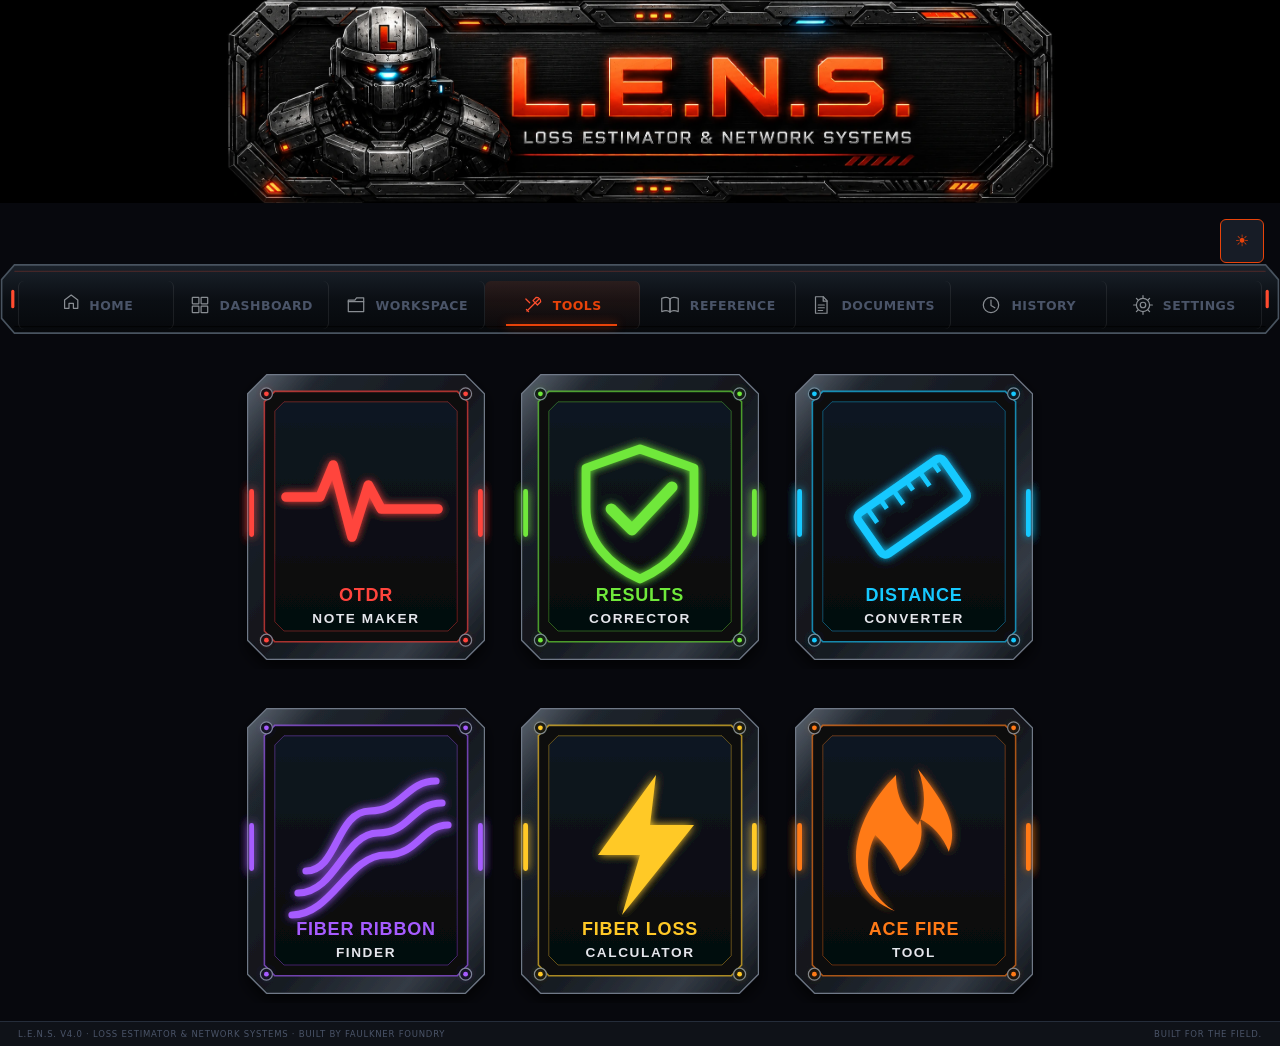
==== index.html @ 2223c952 "Update 18" ====
<!DOCTYPE html>
<html lang="en">
<head>
<meta charset="UTF-8">
<meta name="viewport" content="width=device-width, initial-scale=1.0">
<title>L.E.N.S. v4.0 — Loss Estimator &amp; Network Systems</title>
<style>
/* === TOKENS === */
:root{
  --bg0:#07080d;--bg1:#0f1218;--bg2:#171c26;--bg3:#1e2530;
  --fire:#e8430a;--fire-dim:rgba(232,67,10,.15);
  --optical:#00d4ff;--optical-dim:rgba(0,212,255,.15);
  --text:#e2e8f2;--text-muted:#4a5468;--text-sub:#7a8baa;
  --border:#252d3a;--border-hi:#2e3a4e;
  --red:#ff3b3b;--orange:#ff7b3b;--blue:#3bbcff;
  --green:#3bff9e;--yellow:#ffd83b;--purple:#a33bff;
}

/* === BASE === */
*,*::before,*::after{box-sizing:border-box;}
body{margin:0;background:var(--bg0);font-family:'Segoe UI',system-ui,sans-serif;color:var(--text);min-height:100vh;display:flex;flex-direction:column;}

/* === BANNER HERO === */
.lens-hero{width:100%;background:#000;overflow:hidden;position:relative;display:block;}
.lens-hero__banner{display:block;width:100%;max-width:840px;margin-inline:auto;aspect-ratio:4.133/1;object-fit:cover;object-position:50% 46%;}
@media(max-width:700px){.lens-hero{overflow:hidden;}.lens-hero__banner{max-width:100%;aspect-ratio:3.718/1;object-position:50% 42%;}}

/* === CLASSIC RAIL NAV (FF-X003) === */
.lens-rail{position:relative;min-height:72px;}
.lens-rail__frame{position:absolute;inset:0;background:url("assets/rail/classic-rail-frame.svg") center/100% 100% no-repeat;pointer-events:none;}
.lens-rail__items{position:relative;z-index:1;display:grid;grid-template-columns:repeat(8,minmax(0,1fr));align-items:stretch;min-height:72px;padding:6px 18px;}
.lens-rail__item{appearance:none;border:0;border-right:1px solid rgba(255,255,255,.08);background:transparent;color:var(--text-muted);min-width:0;padding:8px 6px;display:flex;align-items:center;justify-content:center;gap:9px;font-size:.78rem;font-weight:800;letter-spacing:.04em;cursor:pointer;white-space:nowrap;position:relative;}
.lens-rail__item:first-child{border-left:1px solid rgba(255,255,255,.08);}
.lens-rail__item img{width:22px;height:22px;opacity:.62;transition:.15s ease;}
.lens-rail__item::after{content:"";position:absolute;left:14%;right:14%;bottom:3px;height:2px;background:transparent;box-shadow:none;transition:.15s ease;}
.lens-rail__item:hover,.lens-rail__item:focus-visible{color:#fff;background:rgba(255,255,255,.025);}
.lens-rail__item:hover img{opacity:.95;}
.lens-rail__item.is-active{color:var(--fire);background:linear-gradient(180deg,rgba(232,67,10,.11),rgba(232,67,10,.025));}
.lens-rail__item.is-active img{opacity:1;filter:brightness(0) saturate(100%) invert(39%) sepia(97%) saturate(2468%) hue-rotate(343deg) brightness(102%) contrast(101%);}
.lens-rail__item.is-active::after{background:var(--fire);box-shadow:0 0 10px rgba(232,67,10,.8);}
.lens-rail__item:focus-visible{outline:2px solid var(--optical);outline-offset:-3px;}
.theme-bar{display:flex;justify-content:flex-end;padding:4px 16px 0;background:var(--bg0);}
@media(max-width:1100px){.lens-rail__items{grid-template-columns:repeat(4,minmax(0,1fr));min-height:116px;padding:5px 10px;}.lens-rail{min-height:116px;}.lens-rail__item{min-height:52px;}}
@media(max-width:760px){.lens-rail{min-height:110px;}.lens-rail__frame{display:none;}.lens-rail__items{grid-template-columns:repeat(4,minmax(0,1fr));min-height:110px;padding:0;background:linear-gradient(180deg,#10151b,#080b10);border-top:1px solid rgba(232,67,10,.32);border-bottom:1px solid #27303a;}.lens-rail__item{min-height:55px;padding:5px 2px;gap:4px;flex-direction:column;font-size:.56rem;letter-spacing:.02em;white-space:normal;border-bottom:1px solid rgba(255,255,255,.06);}.lens-rail__item img{width:18px;height:18px;}.lens-rail__item::after{left:22%;right:22%;bottom:1px;}}

/* === TOAST === */
#lensToast{position:fixed;bottom:56px;left:50%;transform:translateX(-50%) translateY(8px);background:var(--bg3);border:1px solid var(--border-hi);color:var(--text-sub);font-size:11px;font-weight:600;letter-spacing:.05em;padding:7px 16px;border-radius:6px;z-index:1000;opacity:0;transition:opacity .2s,transform .2s;pointer-events:none;white-space:nowrap;}
#lensToast.show{opacity:1;transform:translateX(-50%) translateY(0);}

/* === TILE GRID === */
.lens-module-grid{display:grid;grid-template-columns:repeat(2,minmax(0,1fr));gap:14px;padding:14px 18px;max-width:620px;margin-inline:auto;}
@media(min-width:900px){.lens-module-grid{grid-template-columns:repeat(3,minmax(0,1fr));gap:18px;padding:18px;max-width:840px;}}
.lens-module{appearance:none;border:0;background:transparent;padding:0;width:100%;cursor:pointer;}
.lens-module__image{width:100%;height:auto;display:block;transition:opacity .12s;}
.lens-module:focus-visible{outline:3px solid #18c9ff;outline-offset:5px;border-radius:24px;}

/* === TOOL PANELS === */
.tool{display:none;margin:0 18px 18px;padding:18px;background:#151b22;border:1px solid #333;border-radius:6px;text-align:left;}

/* === FOOTER === */
.lens-footer{margin-top:auto;display:flex;justify-content:space-between;align-items:center;padding:7px 18px;background:var(--bg1);border-top:1px solid var(--border);font-size:8.5px;letter-spacing:.09em;text-transform:uppercase;color:var(--text-muted);}

/* === THEME TOGGLE === */
#themeToggle{background:var(--bg2);border:1px solid var(--fire);color:var(--fire);padding:5px 12px;border-radius:6px;cursor:pointer;font-size:16px;line-height:1;transition:.2s;font-family:inherit;}
#themeToggle:hover{background:var(--fire);color:#fff;}

/* === LIGHT THEME === */
body.light{background:#f0f2f6;color:#1a1f2e;}
body.light .lens-hero{background:#111;}
body.light .lens-rail__items{background:#dce0e8;}
body.light .lens-rail__item{color:#5a6272;}
body.light .lens-rail__item:hover{color:#1a2030;background:rgba(0,0,0,.04);}
body.light .theme-bar{background:#e8eaf0;}
body.light .nav-item{color:#6b7a99;}
body.light .nav-item.active{color:#cc2200;border-color:rgba(200,34,0,.35);background:rgba(200,34,0,.07);}
body.light .tile{background:#fff;border-color:#c8cfe0;box-shadow:inset 0 0 8px rgba(0,0,0,.04);}
body.light .tile-name{color:#1a1f2e;}
body.light .tile-desc{color:#6b7a99;}
body.light .tool{background:#fff;border-color:#c8cfe0;}
body.light .lens-footer{background:#e4e7ee;border-top-color:#c8cfe0;color:#6b7a99;}
body.light #themeToggle{background:#eee;border-color:#cc2200;color:#cc2200;}
body.light #themeToggle:hover{background:#cc2200;color:#fff;}
body.light input,body.light select,body.light textarea{background:#f0f0f0;color:#000;border-color:#999;}
body.light button{background:#eee;color:#000;border-color:#000;}
body.light button:hover{background:#000;color:#fff;}
body.light label{color:#005f99;}
body.light .result-out{color:#0077cc;}
body.light .splice-list-row{background:rgba(0,0,0,.03);}
body.light .otdr-result-card{border-color:rgba(0,100,180,.3);}
body.light .otdr-card-header .otdr-title{color:#003;}
body.light .otdr-card-header .otdr-subtitle{color:#333;}
body.light .conv-result-card{border-color:rgba(0,100,180,.3);}
body.light .conv-result-card .cr-value{color:#0055aa;text-shadow:none;}
body.light .ace-preview-box{background:#f4f8ff;border-color:rgba(0,100,180,.2);color:#003;}
body.light .ace-event-block{border-color:rgba(0,100,180,.15);}
body.light .ace-field-row label{color:#005f99;}
body.light .fixer-thresh-card{border-color:rgba(0,100,180,.25);}
body.light .ftc-rule{color:#0055aa;}
body.light .ftc-change-btn{border-color:rgba(0,100,180,.4);color:#0055aa;}
body.light .sa-scope,body.light .sa-card{border-color:rgba(0,100,180,.25);}
body.light .sa-table td,body.light .sa-table tr{border-top-color:rgba(0,0,0,.1);}
body.light body.light body.light body.light .sa-bad{color:#c02800;}

/* === TOOLTIP === */
.km-tooltip{position:fixed;pointer-events:none;padding:6px 8px;border-radius:6px;background:rgba(0,0,0,.85);color:#fff;font-size:.9em;z-index:9999;transform:translate(-50%,-120%);white-space:nowrap;opacity:0;transition:opacity .12s ease;}
.km-tooltip.show{opacity:1;}

/* === FORMS (preserved) === */
.form-row{display:flex;gap:12px;align-items:center;justify-content:center;flex-wrap:wrap;margin:6px 0;}
label{display:inline-flex;align-items:center;gap:8px;color:#0099cc;font-weight:700;font-size:1.05em;}
input,select,textarea{margin:0;padding:8px 10px;border-radius:6px;border:1px solid #333;font-size:max(16px,1em);background:#111;color:#00bfff;font-family:inherit;}
textarea{min-height:160px;max-width:100%;width:100%;resize:vertical;}
input[type=number]{width:160px;}
input:focus,select:focus,textarea:focus{box-shadow:0 0 0 3px rgba(0,191,255,.28);outline:none;}
button{padding:10px 18px;min-height:44px;min-width:44px;margin-top:12px;border-radius:6px;cursor:pointer;transition:all .18s ease;border:1px solid #00ff00;background:#111;color:#00ff00;-webkit-tap-highlight-color:transparent;touch-action:manipulation;font-size:.95em;user-select:none;font-family:inherit;}
button:hover{background:#00ff00;color:#000;transform:translateY(-2px);box-shadow:0 6px 18px rgba(0,0,0,.12);}
button:focus{outline:none;box-shadow:0 0 0 3px rgba(0,191,255,.28);}
button:active{transform:translateY(0);}
button[disabled]{opacity:.5;cursor:not-allowed;transform:none;}
.result-out{margin-top:16px;font-size:1.05em;font-weight:700;opacity:0;transform:translateY(8px);transition:opacity .25s ease,transform .25s ease;white-space:pre-line;color:#00bfff;}
.result-out.show{opacity:1;transform:translateY(0);}
.input-error{border:2px solid #ff0000!important;animation:shake .25s ease;}
@keyframes shake{0%,100%{transform:translateX(0);}25%{transform:translateX(-4px);}75%{transform:translateX(4px);}}
.error-msg{color:#ff0000;font-size:.92em;margin-top:4px;font-weight:700;}
.small-note{font-size:.9em;color:inherit;opacity:.9;}
.btn-row{display:flex;gap:8px;justify-content:center;align-items:center;flex-wrap:wrap;}

/* === CUSTOM SPLICES === */
.custom-splices{margin:8px auto 0;border-radius:6px;padding:10px;background:rgba(255,255,255,.02);display:flex;flex-direction:column;gap:8px;max-width:760px;}
.splice-row{display:flex;gap:8px;align-items:center;justify-content:center;flex-wrap:wrap;}
.splice-row input[type="text"]{width:200px;}
.splice-row input[type="number"]{width:110px;}
.splice-actions{display:flex;gap:8px;justify-content:center;align-items:center;flex-wrap:wrap;}
.splice-list-row{display:flex;gap:8px;align-items:center;justify-content:center;flex-wrap:wrap;padding:8px;border-radius:6px;margin:2px 0;background:rgba(255,255,255,.03);}
.splice-list-row .col{padding:4px;}
.splice-list-row .col.label{width:200px;text-align:left;}
.splice-list-row .col.count{width:110px;text-align:left;}
.splice-list-row .col.loss{width:110px;text-align:left;}
.splice-list-row .col.actions{width:140px;text-align:left;display:flex;gap:6px;}
.splice-editing{background:rgba(0,191,255,.06)!important;border:1px dashed rgba(0,191,255,.3)!important;}
.splice-list-row input{min-height:36px;font-size:.9em;}

/* === DISTANCE CONVERTER === */
@keyframes ribbonPop{from{opacity:0;transform:scale(.88) translateY(10px);}to{opacity:1;transform:scale(1) translateY(0);}}
.conv-result-card{display:inline-flex;flex-direction:column;align-items:center;gap:6px;margin:16px auto 0;padding:16px 28px;border-radius:12px;border:1px solid rgba(0,191,255,.35);box-shadow:0 0 16px rgba(0,191,255,.12);animation:ribbonPop .25s cubic-bezier(.175,.885,.32,1.275);}
.conv-result-card .cr-value{font-size:1.7em;font-weight:900;color:#00bfff;text-shadow:0 0 10px rgba(0,191,255,.5);letter-spacing:.02em;}
.conv-result-card .cr-from{font-size:.85em;opacity:.6;}
.conv-result-card .cr-preview{font-size:.82em;opacity:.5;font-style:italic;}

/* === RIBBON FINDER === */
.ribbon-result-card{display:inline-flex;flex-direction:column;align-items:center;gap:10px;margin:18px auto 0;padding:18px 28px;border-radius:12px;border:2px solid var(--ribbon-color,#888);box-shadow:0 0 18px var(--ribbon-glow,rgba(128,128,128,.3)),inset 0 0 30px rgba(0,0,0,.2);animation:ribbonPop .3s cubic-bezier(.175,.885,.32,1.275);}
.ribbon-result-card .rc-swatch{width:60px;height:60px;border-radius:10px;border:3px solid rgba(255,255,255,.2);box-shadow:0 0 14px var(--ribbon-glow,rgba(128,128,128,.5));}
.ribbon-result-card .rc-color-name{font-size:1.55em;font-weight:900;letter-spacing:.04em;color:var(--ribbon-color,#888);text-shadow:0 0 12px var(--ribbon-glow,rgba(128,128,128,.5));}
.ribbon-result-card .rc-details{display:flex;gap:20px;flex-wrap:wrap;justify-content:center;}
.ribbon-result-card .rc-detail{display:flex;flex-direction:column;align-items:center;gap:2px;}
.ribbon-result-card .rc-detail-label{font-size:.7em;opacity:.55;text-transform:uppercase;letter-spacing:.09em;}
.ribbon-result-card .rc-detail-value{font-size:1.15em;font-weight:700;color:var(--ribbon-color,#888);}
.ribbon-strip{display:flex;justify-content:center;flex-wrap:wrap;gap:6px;margin:14px auto 0;max-width:600px;}
.ribbon-swatch{display:flex;flex-direction:column;align-items:center;gap:3px;cursor:default;}
.ribbon-swatch .swatch-box{width:38px;height:38px;border-radius:6px;border:2px solid rgba(255,255,255,.15);box-shadow:0 2px 8px rgba(0,0,0,.3);}
.ribbon-swatch .swatch-label{font-size:.7em;font-weight:700;text-align:center;max-width:42px;word-break:break-word;white-space:pre;}

/* === OTDR === */
.otdr-result-card{margin:12px auto 0;max-width:600px;border-radius:12px;border:1px solid rgba(0,191,255,.35);overflow:hidden;animation:ribbonPop .3s cubic-bezier(.175,.885,.32,1.275);}
.otdr-card-header{padding:14px 18px 10px;border-bottom:1px solid rgba(0,191,255,.2);}
.otdr-card-header .otdr-title{font-size:1.6em;font-weight:900;color:#fff;letter-spacing:.04em;}
.otdr-card-header .otdr-subtitle{font-size:1em;font-weight:700;color:#ccc;margin-top:3px;}
.otdr-card-header .otdr-tone-light-label{font-size:.85em;color:#888;margin-top:4px;}
.otdr-row{display:flex;align-items:center;padding:9px 18px;border-bottom:1px solid rgba(0,191,255,.08);font-size:.95em;}
.otdr-row:last-child{border-bottom:none;}
.otdr-row .pair-label{flex:1;font-weight:700;}
.otdr-row.flag-skip .pair-label{opacity:.4;font-style:italic;}
.tone-badge{color:#ffe000;text-shadow:0 0 8px rgba(255,224,0,.9),0 0 16px rgba(255,200,0,.5);font-weight:900;}
.light-badge{color:#ff2222;font-weight:900;}
.otdr-card-footer{padding:10px 18px;font-size:.82em;opacity:.5;border-top:1px solid rgba(0,191,255,.1);}

/* === FIXER === */
.fixer-thresh-grid{display:grid;grid-template-columns:repeat(2,1fr);gap:8px;margin:0 0 16px;}
.fixer-thresh-card{border:1px solid rgba(0,191,255,.25);border-radius:8px;padding:10px 12px;}
.ftc-header{display:flex;align-items:flex-start;justify-content:space-between;margin-bottom:4px;}
.ftc-name{font-size:.75em;font-weight:700;opacity:.6;text-transform:uppercase;letter-spacing:.07em;}
.ftc-rule{font-size:1.1em;font-weight:900;color:#00bfff;}
.ftc-dir{font-size:.74em;opacity:.45;margin-top:3px;}
.ftc-change-btn{background:none;border:1px solid rgba(0,191,255,.4);color:#00bfff;font-size:.68em;font-weight:700;padding:2px 7px;border-radius:4px;cursor:pointer;margin-top:0;min-height:unset;line-height:1.5;flex-shrink:0;}
.ftc-change-btn:hover{background:rgba(0,191,255,.15);transform:none;box-shadow:none;}
.ftc-edit-row{display:flex;align-items:center;gap:5px;margin-top:8px;}
.ftc-edit-input{font-size:.85em;padding:4px 6px;width:88px;min-height:unset;margin:0;}
.ftc-save-btn,.ftc-cancel-btn{font-size:.75em;padding:3px 8px;min-height:unset;margin-top:0;}
/* strand scope analysis */
.sa-scope{border:1px solid rgba(0,191,255,.25);border-radius:8px;padding:10px 12px;margin-top:12px;}
.sa-scope__head{font-size:.75em;font-weight:700;opacity:.6;text-transform:uppercase;letter-spacing:.07em;margin-bottom:6px;}
.sa-scope__row{display:flex;gap:8px;align-items:center;flex-wrap:wrap;}
.sa-scope__row input{flex:1 1 180px;min-width:0;margin:0;}
.sa-scope__row button{margin-top:0;flex-shrink:0;}
.sa-scope__hint{font-size:.74em;opacity:.45;margin-top:6px;}
.sa-summary{text-align:center;font-size:.9em;margin:0 0 10px;}
.sa-card{border:1px solid rgba(0,191,255,.2);border-left-width:3px;border-radius:8px;padding:10px 12px;margin-bottom:8px;}
.sa-head{display:flex;align-items:center;justify-content:space-between;gap:8px;margin-bottom:6px;flex-wrap:wrap;}
.sa-strand{font-weight:900;font-size:1.02em;}
.sa-note{font-size:.82em;opacity:.7;}
.sa-table-wrap{overflow-x:auto;}
.sa-table{width:100%;border-collapse:collapse;font-size:.8em;}
.sa-table th{text-align:left;font-size:.85em;text-transform:uppercase;letter-spacing:.06em;opacity:.5;font-weight:700;padding:3px 8px 3px 0;white-space:nowrap;}
.sa-table td{padding:3px 8px 3px 0;border-top:1px solid rgba(255,255,255,.07);font-variant-numeric:tabular-nums;}
.sa-table .sa-num{text-align:right;white-space:nowrap;}
.sa-bad{color:#ff6b4f;font-weight:700;}
.sa-re{margin-top:10px;padding-top:10px;border-top:1px dashed rgba(0,191,255,.25);}
.sa-re__row{display:flex;align-items:center;gap:10px;margin-bottom:6px;flex-wrap:wrap;}
.sa-re__label{font-size:.78em;flex:1 1 220px;display:flex;gap:6px;align-items:baseline;flex-wrap:wrap;width:auto;}
.sa-re__where{opacity:.5;}
.sa-re__was{opacity:.55;font-variant-numeric:tabular-nums;}
.sa-re__input{width:130px;font-size:.85em;padding:4px 7px;min-height:unset;margin:0;flex-shrink:0;}
.sa-re__apply{font-size:.76em;padding:5px 12px;min-height:unset;margin-top:9px;}
.sa-re__err{margin-top:6px;}

/* === ACE === */
.ace-step{max-width:760px;margin:0 auto;text-align:left;}
.ace-step-title{font-size:1.1em;font-weight:900;color:#00bfff;text-shadow:0 0 8px rgba(0,191,255,.4);margin:0 0 12px;text-align:center;}
.ace-field-group{display:flex;flex-direction:column;gap:10px;margin-bottom:14px;}
.ace-field-row{display:flex;gap:10px;align-items:center;flex-wrap:wrap;}
.ace-field-row label{font-size:.9em;font-weight:700;min-width:160px;flex-shrink:0;color:#0099cc;}
.ace-field-row input,.ace-field-row select{flex:1;min-width:0;}
.ace-section-divider{border:none;border-top:1px solid rgba(0,191,255,.15);margin:16px 0;}
.ace-event-block{border:1px solid rgba(0,191,255,.15);border-radius:8px;padding:12px 14px;margin-bottom:10px;}
.ace-event-title{font-size:.88em;font-weight:700;color:#00bfff;margin-bottom:10px;opacity:.8;}
.ace-confirm-msg{text-align:center;font-size:1.05em;line-height:1.9;margin-bottom:20px;color:#00bfff;}
.ace-progress{font-size:.82em;opacity:.55;text-align:center;margin-bottom:8px;}
.ace-preview-box{background:rgba(0,0,0,.3);border:1px solid rgba(0,191,255,.2);border-radius:8px;padding:14px;font-family:'Courier New',monospace;font-size:.8em;white-space:pre-wrap;max-height:360px;overflow-y:auto;-webkit-overflow-scrolling:touch;user-select:text;line-height:1.5;margin-top:10px;width:100%;min-height:300px;resize:vertical;}

/* === RESPONSIVE === */
@media(max-width:720px){
  .fixer-thresh-grid{grid-template-columns:1fr;}
  .sa-scope__row button{width:100%;}
  /* stack each reading instead of scrolling a 5-column table sideways */
  .sa-table thead{display:none;}
  .sa-table,.sa-table tbody,.sa-table tr,.sa-table td{display:block;width:100%;}
  .sa-table tr{border-top:1px solid rgba(255,255,255,.07);padding:7px 0 5px;}
  .sa-table tr:first-child{border-top:0;padding-top:2px;}
  .sa-table td{border:0;padding:1px 0;}
  .sa-table td.sa-num{text-align:left;display:inline-block;width:auto;margin-right:14px;}
  .sa-table td.sa-check{font-weight:700;}
  .sa-table td.sa-where{opacity:.6;font-size:.94em;margin-bottom:3px;}
  .sa-table td[data-l]::before{content:attr(data-l) " ";opacity:.5;font-weight:400;}
  .form-row{flex-direction:column;align-items:stretch;gap:10px;}
  label{width:100%;justify-content:space-between;}
  label input[type=number],label select{flex:1;width:auto;min-width:0;}
  input[type=number]{width:100%;}
  .splice-list-row{flex-direction:column;align-items:flex-start;}
  .splice-list-row .col{width:100%;text-align:left;}
  .splice-list-row .col.actions{flex-wrap:wrap;}
  .splice-actions{flex-direction:column;align-items:stretch;}
  .splice-actions input,.splice-actions button{width:100%;}
  .splice-row input[type="text"],.splice-row input[type="number"]{width:100%;}
  .btn-row{flex-direction:column;align-items:stretch;}
  .btn-row button{width:100%;margin-top:8px;}
  .ribbon-swatch .swatch-box{width:30px;height:30px;}
  .ace-field-row{flex-direction:column;align-items:stretch;}
  .ace-field-row label{min-width:unset;width:100%;}
}
</style>
<link rel="manifest" href="manifest.json">
<meta name="theme-color" content="#ff4b2f">
<link rel="icon" href="favicon.ico" sizes="any">
<link rel="icon" type="image/svg+xml" href="assets/svg/lens-core-icon-outline.svg">
<link rel="apple-touch-icon" href="assets/png/apple-touch-icon.png">
<meta name="apple-mobile-web-app-capable" content="yes">
<meta name="apple-mobile-web-app-status-bar-style" content="black-translucent">
<meta name="apple-mobile-web-app-title" content="L.E.N.S.">
</head>
<body>

<header class="lens-hero" aria-label="L.E.N.S. Loss Estimator and Network Systems">
  <picture>
    <source media="(max-width:700px)" srcset="assets/banner/LENS_banner_no_theme_mobile.webp" type="image/webp">
    <img class="lens-hero__banner" src="assets/banner/LENS_banner_no_theme.webp" alt="L.E.N.S. Loss Estimator and Network Systems">
  </picture>
</header>

<div class="theme-bar">
  <button id="themeToggle" type="button">&#9728;</button>
</div>
<nav class="lens-rail" aria-label="Primary navigation">
  <div class="lens-rail__frame" aria-hidden="true"></div>
  <div class="lens-rail__items">
    <button class="lens-rail__item" type="button" data-route="home" aria-current="false"><img src="assets/icons/home.svg" alt=""><span>HOME</span></button>
    <button class="lens-rail__item" type="button" data-route="dashboard"><img src="assets/icons/dashboard.svg" alt=""><span>DASHBOARD</span></button>
    <button class="lens-rail__item" type="button" data-route="workspace"><img src="assets/icons/workspace.svg" alt=""><span>WORKSPACE</span></button>
    <button class="lens-rail__item is-active" type="button" data-route="tools" aria-current="page"><img src="assets/icons/tools.svg" alt=""><span>TOOLS</span></button>
    <button class="lens-rail__item" type="button" data-route="reference"><img src="assets/icons/reference.svg" alt=""><span>REFERENCE</span></button>
    <button class="lens-rail__item" type="button" data-route="documents"><img src="assets/icons/documents.svg" alt=""><span>DOCUMENTS</span></button>
    <button class="lens-rail__item" type="button" data-route="history"><img src="assets/icons/history.svg" alt=""><span>HISTORY</span></button>
    <button class="lens-rail__item" type="button" data-route="settings"><img src="assets/icons/settings.svg" alt=""><span>SETTINGS</span></button>
  </div>
</nav>

<div class="lens-module-grid" id="toolsTileGrid">
  <button class="lens-module tile" type="button" data-tool="otdr" aria-label="Open OTDR Note Maker" data-src-n="assets/buttons/01_OTDR_NOTE_MAKER_normal.svg" data-src-h="assets/buttons/01_OTDR_NOTE_MAKER_hover.svg">
    <img class="lens-module__image" src="assets/buttons/01_OTDR_NOTE_MAKER_normal.svg" alt="">
  </button>
  <button class="lens-module tile" type="button" data-tool="results" aria-label="Open Results Corrector" data-src-n="assets/buttons/02_RESULTS_CORRECTOR_normal.svg" data-src-h="assets/buttons/02_RESULTS_CORRECTOR_hover.svg">
    <img class="lens-module__image" src="assets/buttons/02_RESULTS_CORRECTOR_normal.svg" alt="">
  </button>
  <button class="lens-module tile" type="button" data-tool="distance" aria-label="Open Distance Converter" data-src-n="assets/buttons/03_DISTANCE_CONVERTER_normal.svg" data-src-h="assets/buttons/03_DISTANCE_CONVERTER_hover.svg">
    <img class="lens-module__image" src="assets/buttons/03_DISTANCE_CONVERTER_normal.svg" alt="">
  </button>
  <button class="lens-module tile" type="button" data-tool="ribbon" aria-label="Open Fiber Ribbon Finder" data-src-n="assets/buttons/04_FIBER_RIBBON_FINDER_normal.svg" data-src-h="assets/buttons/04_FIBER_RIBBON_FINDER_hover.svg">
    <img class="lens-module__image" src="assets/buttons/04_FIBER_RIBBON_FINDER_normal.svg" alt="">
  </button>
  <button class="lens-module tile" type="button" data-tool="loss" aria-label="Open Fiber Loss Calculator" data-src-n="assets/buttons/05_FIBER_LOSS_CALCULATOR_normal.svg" data-src-h="assets/buttons/05_FIBER_LOSS_CALCULATOR_hover.svg">
    <img class="lens-module__image" src="assets/buttons/05_FIBER_LOSS_CALCULATOR_normal.svg" alt="">
  </button>
  <button class="lens-module tile" type="button" data-tool="fire" aria-label="Open ACE Fire Tool" data-src-n="assets/buttons/06_ACE_FIRE_TOOL_normal.svg" data-src-h="assets/buttons/06_ACE_FIRE_TOOL_hover.svg">
    <img class="lens-module__image" src="assets/buttons/06_ACE_FIRE_TOOL_normal.svg" alt="">
  </button>
</div>

<div id="tools">

  <!-- 1. OTDR NOTE MAKER -->
  <div id="otdr" class="tool">
    <div id="otdrStep1">
      <p class="small-note" style="margin-bottom:12px;text-align:center">Enter job info to generate your OTDR notes.</p>
      <div class="form-row">
        <label for="otdrProjectCode">Project Code: <input id="otdrProjectCode" type="text" placeholder="e.g. A05BL07" autocomplete="off"></label>
      </div>
      <div class="form-row">
        <label for="otdrCableId">Cable ID: <input id="otdrCableId" type="text" placeholder="e.g. LG10" autocomplete="off"></label>
      </div>
      <div class="form-row">
        <label for="otdrRangeStart">Field Count &#8212; From: <input id="otdrRangeStart" type="number" inputmode="numeric" placeholder="e.g. 13" min="1"></label>
        <label for="otdrRangeEnd">To: <input id="otdrRangeEnd" type="number" inputmode="numeric" placeholder="e.g. 18" min="1"></label>
      </div>
      <div class="form-row">
        <label for="otdrCoRangeStart">C.O. Count &#8212; From: <input id="otdrCoRangeStart" type="number" inputmode="numeric" placeholder="e.g. 133" min="1"></label>
        <label for="otdrCoRangeEnd">To: <input id="otdrCoRangeEnd" type="number" inputmode="numeric" placeholder="e.g. 138" min="1"></label>
      </div>
      <div class="form-row">
        <label for="otdrToneCount">TONE Count #: <input id="otdrToneCount" type="number" inputmode="numeric" placeholder="optional"></label>
        <label for="otdrLightCount">LIGHT Count #: <input id="otdrLightCount" type="number" inputmode="numeric" placeholder="optional"></label>
      </div>
      <div id="otdrStep1Error" class="error-msg" style="display:none"></div>
      <div class="btn-row" style="margin-top:12px">
        <button id="otdrStartBtn" type="button">Start Entering Readings</button>
      </div>
    </div>
    <div id="otdrStep2" style="display:none">
      <div id="otdrProgressLabel" class="small-note" style="margin-bottom:10px;font-size:1em;font-weight:700;text-align:center"></div>
      <div class="form-row">
        <label style="font-size:1.2em;font-weight:900;color:#00bfff"><span id="otdrCountDisplay">&#8212;</span>:
          <input id="otdrDistInput" type="number" inputmode="decimal" placeholder="Distance (ft)" min="0" style="width:160px">
        </label>
      </div>
      <p class="small-note" id="otdrDiffHint" style="min-height:1.2em;margin:4px 0;text-align:center"></p>
      <div class="btn-row">
        <button id="otdrNextBtn" type="button">Next Count &#8594;</button>
        <button id="otdrSkipBtn" type="button">Skip</button>
      </div>
    </div>
    <div id="otdrStep3" style="display:none">
      <div id="otdrResultCard" class="otdr-result-card"></div>
      <div class="btn-row" style="margin-top:8px">
        <button id="otdrCopyBtn" type="button">Copy</button>
        <button id="otdrSaveBtn" type="button">Save</button>
        <button id="otdrDownloadBtn" type="button">Download .txt</button>
        <button id="otdrRestartBtn" type="button">New Reading</button>
      </div>
    </div>
  </div>

  <!-- 2. RESULTS CORRECTOR -->
  <div id="results" class="tool">
    <p class="small-note" style="margin-bottom:12px;text-align:center">Upload or paste a results file &mdash; LENS finds any values outside these thresholds and replaces them with believable passing readings.</p>
    <div id="fixerThreshGrid" class="fixer-thresh-grid"></div>
    <div style="display:flex;align-items:center;gap:12px;margin-bottom:8px">
      <button id="fixerUploadBtn" type="button">&#128193; Upload File</button>
      <input id="fixerFileInput" type="file" accept=".txt,.csv,.log,.rpt,.dat,.sor,.json" style="display:none">
      <span class="small-note">or paste content below</span>
    </div>
    <textarea id="fixerInput" class="ace-preview-box" placeholder="Paste your results file content here..." style="min-height:150px;resize:vertical"></textarea>
    <div id="fixerError" class="error-msg" style="display:none"></div>
    <div class="sa-scope">
      <div class="sa-scope__head">Strand Scope</div>
      <div class="sa-scope__row">
        <input id="fixerStrandScope" type="text" inputmode="numeric" autocomplete="off" placeholder="e.g. 3, 7-12, 15" aria-label="Strand numbers to find">
        <button id="fixerAnalyzeBtn" type="button">Find Strands</button>
      </div>
      <div class="sa-scope__hint">Lists only the strands you enter. Leave blank for every strand in the file.</div>
    </div>
    <div class="btn-row" style="margin-top:10px">
      <button id="fixerRunBtn" type="button">Fix Results</button>
      <button id="fixerClearBtn" type="button">Clear</button>
    </div>
    <div id="fixerAnalysisOutput" style="display:none;margin-top:16px">
      <p class="sa-summary" id="fixerAnalysisSummary"></p>
      <div id="fixerAnalysisCards"></div>
      <div class="btn-row" style="margin-top:10px">
        <button id="fixerRegenBtn" type="button">Show Result</button>
      </div>
      <div id="fixerCorrectedOutput" style="display:none;margin-top:14px">
        <textarea id="fixerCorrectedResult" class="ace-preview-box" readonly style="min-height:180px"></textarea>
        <div class="btn-row" style="margin-top:8px">
          <button id="fixerCorrectedCopyBtn" type="button">Copy</button>
          <button id="fixerCorrectedDownloadBtn" type="button">Download</button>
        </div>
      </div>
    </div>
    <div id="fixerOutput" style="display:none;margin-top:16px">
      <p class="small-note" id="fixerSummary" style="margin-bottom:8px;text-align:center"></p>
      <textarea id="fixerResult" class="ace-preview-box" readonly style="min-height:150px"></textarea>
      <div class="btn-row" style="margin-top:8px">
        <button id="fixerCopyBtn" type="button">Copy</button>
        <button id="fixerDownloadBtn" type="button">Download .txt</button>
      </div>
    </div>
  </div>

  <!-- 3. DISTANCE CONVERTER -->
  <div id="distance" class="tool">
    <div class="form-row">
      <label for="convValue">Value: <input id="convValue" type="number" inputmode="decimal" placeholder="Enter value" aria-label="Value to convert"></label>
      <label for="convFrom">From:
        <select id="convFrom" aria-label="Convert from">
          <option value="km">Kilometers (km)</option><option value="mi">Miles (mi)</option>
          <option value="kft">Kilofeet (kft)</option><option value="ft">Feet (ft)</option>
        </select>
      </label>
      <label for="convTo">To:
        <select id="convTo" aria-label="Convert to">
          <option value="km">Kilometers (km)</option><option value="mi">Miles (mi)</option>
          <option value="kft">Kilofeet (kft)</option><option value="ft">Feet (ft)</option>
        </select>
      </label>
    </div>
    <div class="btn-row">
      <button id="convertBtn" type="button">Convert</button>
      <button id="copyConvBtn" type="button">Copy Result</button>
      <button id="applyToCalcBtn" type="button">Use in Calculator</button>
    </div>
    <p id="convertResult" class="result-out" aria-live="polite"></p>
    <p class="small-note" style="margin-top:8px;text-align:center"><strong>Use in Calculator</strong> populates the Loss Calculator directly.</p>
  </div>

  <!-- 4. FIBER RIBBON FINDER -->
  <div id="ribbon" class="tool">
    <div class="form-row">
      <label for="strand">Strand Number: <input id="strand" type="number" inputmode="numeric" placeholder="Enter strand #" min="1" aria-label="Strand number"></label>
    </div>
    <div class="btn-row"><button id="findBtn" type="button">Find Ribbon</button></div>
    <p id="ribbonResult" class="result-out" aria-live="polite"></p>
    <div style="margin-top:16px;text-align:center">
      <strong>EIA/TIA Color Order Reference</strong>
      <div class="ribbon-strip" id="ribbonStrip"></div>
    </div>
  </div>

  <!-- 5. FIBER LOSS CALCULATOR -->
  <div id="loss" class="tool">
    <div class="form-row">
      <label for="distInput">Distance: <input id="distInput" type="number" inputmode="decimal" placeholder="Enter value" min="0" aria-label="Distance value"></label>
      <label for="unit">Unit:
        <select id="unit" aria-label="Distance unit">
          <option value="km">km</option><option value="mi">miles</option>
          <option value="kft">kilofeet</option><option value="ft">feet</option>
        </select>
      </label>
      <label for="previewUnit" style="font-weight:600;font-size:.95em">Preview unit:
        <select id="previewUnit" aria-label="Preview unit">
          <option value="ft">feet (ft)</option><option value="km">kilometers (km)</option>
        </select>
      </label>
      <div class="small-note" id="distanceHint" aria-hidden="true" style="align-self:center"></div>
    </div>
    <div id="distanceError" class="error-msg" style="display:none" aria-live="assertive"></div>
    <div class="form-row">
      <label for="wavelength">Wavelength:
        <select id="wavelength" aria-label="Wavelength">
          <option value="850">850 nm</option><option value="1310">1310 nm</option>
          <option value="1490">1490 nm</option><option value="1550" selected>1550 nm</option>
          <option value="1625">1625 nm</option>
        </select>
      </label>
    </div>
    <div class="form-row">
      <label for="connectors">Connectors: <input id="connectors" type="number" inputmode="numeric" placeholder="0" min="0" aria-label="Number of connectors"></label>
      <label for="connectorLoss">Loss per connector:
        <select id="connectorLoss" aria-label="Connector loss">
          <option value="0.45">0.45 dB</option><option value="0.55">0.55 dB</option><option value="0.75">0.75 dB</option>
        </select>
      </label>
    </div>
    <div class="form-row">
      <label for="splices">Splices: <input id="splices" type="number" inputmode="numeric" placeholder="0" min="0" aria-label="Number of splices"></label>
      <label for="spliceLoss">Loss per splice:
        <select id="spliceLoss" aria-label="Splice loss">
          <option value="0.03">0.03 dB</option><option value="0.05">0.05 dB</option><option value="0.10">0.10 dB</option>
        </select>
      </label>
    </div>
    <div class="custom-splices" id="customSplicesArea" aria-live="polite">
      <div class="splice-row"><strong>Custom Splices</strong><span class="small-note">Add specific splice entries to include in the total</span></div>
      <div class="splice-row" style="font-weight:700" aria-hidden="true">
        <div style="width:200px;text-align:left">Label</div><div style="width:110px;text-align:left">Count</div>
        <div style="width:110px;text-align:left">Loss (dB)</div><div style="width:140px;text-align:left">Action</div>
      </div>
      <div id="spliceList" style="display:flex;flex-direction:column;gap:6px" aria-live="polite"></div>
      <div class="splice-actions">
        <input id="newSpliceLabel" type="text" placeholder="Name (e.g., Splice-1)" aria-label="New splice label"/>
        <input id="newSpliceCount" type="number" inputmode="numeric" min="0" step="1" value="1" aria-label="New splice count"/>
        <input id="newSpliceLoss" type="number" inputmode="decimal" min="0" step="0.01" value="0.05" aria-label="New splice loss in dB"/>
        <button id="addSpliceBtn" type="button">Add Splice</button>
        <button id="clearCustomBtn" type="button">Clear Custom</button>
      </div>
      <div id="spliceCustomResult" class="small-note result-out" style="text-align:center"></div>
    </div>
    <div class="btn-row" style="margin-top:12px">
      <button id="calcBtn" type="button">Calculate Total Loss</button>
      <button id="resetLossBtn" type="button">Reset Fields</button>
    </div>
    <p id="result" class="result-out" aria-live="polite"></p>
  </div>

  <!-- 6. ACE FIRE TOOL -->
  <div id="fire" class="tool">
    <div id="aceStep1" class="ace-step">
      <p class="ace-step-title">Step 1 &#8212; Job Setup</p>
      <div class="ace-field-group">
        <div class="ace-field-row"><label>CLO # (CFAS):</label><input id="aceCfas" type="text" placeholder="e.g. MIC689559001" autocomplete="off"></div>
        <div class="ace-field-row"><label>Fiber Cable Name:</label><input id="aceCableId" type="text" placeholder="e.g. LG8" autocomplete="off"></div>
        <div class="ace-field-row">
          <label>Strands Affected:</label>
          <input id="aceStrandFrom" type="number" inputmode="numeric" min="1" placeholder="From" style="width:90px">
          <span style="padding:0 8px;opacity:.6">&#8211;</span>
          <input id="aceStrandTo" type="number" inputmode="numeric" min="1" placeholder="To" style="width:90px">
        </div>
        <div class="ace-field-row">
          <label>Total Events:</label>
          <input id="aceEventCount" type="number" inputmode="numeric" min="2" value="7" style="width:90px">
          <span class="small-note" style="margin-left:8px">(including first connector &amp; end)</span>
        </div>
        <div class="ace-field-row"><label>Date Tested:</label><input id="aceDateTested" type="date"></div>
        <div class="ace-field-row"><label>Calibration Date:</label><input id="aceCalDate" type="date"></div>
      </div>
      <div id="aceStep1Error" class="error-msg" style="display:none"></div>
      <div class="btn-row" style="margin-top:14px"><button id="aceStep1Next" type="button">Next &#8594;</button></div>
    </div>
    <div id="aceStep2" class="ace-step" style="display:none">
      <p class="ace-step-title">Step 2 &#8212; Confirm</p>
      <div id="aceConfirmMsg" class="ace-confirm-msg"></div>
      <div class="btn-row">
        <button id="aceStep2Back" type="button">&#8592; Back</button>
        <button id="aceStep2Confirm" type="button">Yes, correct &#8594;</button>
      </div>
    </div>
    <div id="aceStep3" class="ace-step" style="display:none">
      <p id="aceStep3Title" class="ace-step-title"></p>
      <p id="aceStrandProgress" class="ace-progress"></p>
      <div class="ace-field-group">
        <div class="ace-field-row"><label>Span Length (ft):</label><input id="aceSpanLength" type="number" inputmode="numeric" min="0" placeholder="e.g. 15202"></div>
        <div class="ace-field-row"><label>Pass / Fail:</label><select id="acePassFail"><option value="pass">Pass</option><option value="fail">Fail</option></select></div>
      </div>
      <hr class="ace-section-divider">
      <p class="small-note" style="text-align:center;margin-bottom:10px">Link Measurements</p>
      <div class="ace-field-group">
        <div class="ace-field-row"><label>1310nm &#8212; Total Loss (dB):</label><input id="aceLm1310Loss" type="number" inputmode="decimal" step="0.001" placeholder="e.g. 2.125"></div>
        <div class="ace-field-row"><label>1310nm &#8212; Total ORL (dB):</label><input id="aceLm1310Orl" type="number" inputmode="decimal" step="0.001" placeholder="e.g. 35.11"></div>
        <div class="ace-field-row"><label>1550nm &#8212; Total Loss (dB):</label><input id="aceLm1550Loss" type="number" inputmode="decimal" step="0.001" placeholder="e.g. 1.497"></div>
        <div class="ace-field-row"><label>1550nm &#8212; Total ORL (dB):</label><input id="aceLm1550Orl" type="number" inputmode="decimal" step="0.001" placeholder="e.g. 37.14"></div>
      </div>
      <hr class="ace-section-divider">
      <p class="small-note" style="text-align:center;margin-bottom:12px">Events</p>
      <div id="aceEventsContainer"></div>
      <div id="aceStep3Error" class="error-msg" style="display:none"></div>
      <div class="btn-row" style="margin-top:14px">
        <button id="aceStep3Back" type="button">&#8592; Back</button>
        <button id="aceStep3Next" type="button">Save Strand &amp; Continue &#8594;</button>
      </div>
    </div>
    <div id="aceStep4" class="ace-step" style="display:none">
      <p class="ace-step-title">Step 4 &#8212; Review &amp; Download</p>
      <p class="small-note" style="text-align:center;margin-bottom:8px">Edit directly if anything needs tweaking, then download.</p>
      <textarea id="aceJsonPreview" class="ace-preview-box" spellcheck="false" aria-label="JSON preview"></textarea>
      <div id="aceStep4Error" class="error-msg" style="display:none"></div>
      <div class="btn-row" style="margin-top:10px">
        <button id="aceStep4Back" type="button">&#8592; Back</button>
        <button id="aceValidateBtn" type="button">Validate JSON</button>
        <button id="aceDownloadBtn" type="button">&#8595; Download .json</button>
        <button id="aceRestartBtn" type="button">Start Over</button>
      </div>
    </div>
  </div>

</div><!-- #tools -->

<div id="history-panel" class="tool" style="display:none">
  <h3 style="color:var(--fire);font-size:1em;letter-spacing:.08em;margin:0 0 14px">SESSION HISTORY</h3>
  <div id="historyList"></div>
  <div class="btn-row" style="margin-top:12px">
    <button id="historyClearBtn" type="button">Clear History</button>
  </div>
</div>

<div id="reference-panel" class="tool" style="display:none">
  <h3 style="color:var(--fire);font-size:1em;letter-spacing:.08em;margin:0 0 14px">FIBER REFERENCE</h3>
  <h4 style="color:var(--label);font-size:.8em;letter-spacing:.06em;margin:0 0 8px">TIA-598 FIBER COLOR CODE</h4>
  <div style="display:grid;grid-template-columns:repeat(auto-fill,minmax(120px,1fr));gap:6px;margin-bottom:18px">
    <div style="display:flex;align-items:center;gap:8px"><span style="display:inline-block;width:22px;height:22px;border-radius:4px;background:#0057B8;border:1px solid rgba(255,255,255,.15);flex-shrink:0"></span><span style="font-size:.8em">1 — Blue</span></div>
    <div style="display:flex;align-items:center;gap:8px"><span style="display:inline-block;width:22px;height:22px;border-radius:4px;background:#FF7A00;border:1px solid rgba(255,255,255,.15);flex-shrink:0"></span><span style="font-size:.8em">2 — Orange</span></div>
    <div style="display:flex;align-items:center;gap:8px"><span style="display:inline-block;width:22px;height:22px;border-radius:4px;background:#3CB043;border:1px solid rgba(255,255,255,.15);flex-shrink:0"></span><span style="font-size:.8em">3 — Green</span></div>
    <div style="display:flex;align-items:center;gap:8px"><span style="display:inline-block;width:22px;height:22px;border-radius:4px;background:#7B3F00;border:1px solid rgba(255,255,255,.15);flex-shrink:0"></span><span style="font-size:.8em">4 — Brown</span></div>
    <div style="display:flex;align-items:center;gap:8px"><span style="display:inline-block;width:22px;height:22px;border-radius:4px;background:#708090;border:1px solid rgba(255,255,255,.15);flex-shrink:0"></span><span style="font-size:.8em">5 — Slate</span></div>
    <div style="display:flex;align-items:center;gap:8px"><span style="display:inline-block;width:22px;height:22px;border-radius:4px;background:#F5F5F5;border:1px solid rgba(255,255,255,.15);flex-shrink:0"></span><span style="font-size:.8em;color:inherit">6 — White</span></div>
    <div style="display:flex;align-items:center;gap:8px"><span style="display:inline-block;width:22px;height:22px;border-radius:4px;background:#C8102E;border:1px solid rgba(255,255,255,.15);flex-shrink:0"></span><span style="font-size:.8em">7 — Red</span></div>
    <div style="display:flex;align-items:center;gap:8px"><span style="display:inline-block;width:22px;height:22px;border-radius:4px;background:#1A1A1A;border:1px solid rgba(255,255,255,.15);flex-shrink:0"></span><span style="font-size:.8em">8 — Black</span></div>
    <div style="display:flex;align-items:center;gap:8px"><span style="display:inline-block;width:22px;height:22px;border-radius:4px;background:#FFD700;border:1px solid rgba(255,255,255,.15);flex-shrink:0"></span><span style="font-size:.8em">9 — Yellow</span></div>
    <div style="display:flex;align-items:center;gap:8px"><span style="display:inline-block;width:22px;height:22px;border-radius:4px;background:#6A0DAD;border:1px solid rgba(255,255,255,.15);flex-shrink:0"></span><span style="font-size:.8em">10 — Violet</span></div>
    <div style="display:flex;align-items:center;gap:8px"><span style="display:inline-block;width:22px;height:22px;border-radius:4px;background:#FF66B2;border:1px solid rgba(255,255,255,.15);flex-shrink:0"></span><span style="font-size:.8em">11 — Rose</span></div>
    <div style="display:flex;align-items:center;gap:8px"><span style="display:inline-block;width:22px;height:22px;border-radius:4px;background:#00CED1;border:1px solid rgba(255,255,255,.15);flex-shrink:0"></span><span style="font-size:.8em">12 — Aqua</span></div>
  </div>
  <h4 style="color:var(--label);font-size:.8em;letter-spacing:.06em;margin:0 0 8px">TYPICAL ATTENUATION</h4>
  <table style="width:100%;border-collapse:collapse;font-size:.82em;margin-bottom:18px">
    <thead>
      <tr style="border-bottom:1px solid rgba(255,255,255,.12)">
        <th style="text-align:left;padding:4px 8px;color:var(--label)">Wavelength</th>
        <th style="text-align:right;padding:4px 8px;color:var(--label)">Attenuation (dB/km)</th>
      </tr>
    </thead>
    <tbody>
      <tr><td style="padding:4px 8px">850 nm</td><td style="text-align:right;padding:4px 8px;font-family:monospace">3.50</td></tr>
      <tr><td style="padding:4px 8px">1300 nm</td><td style="text-align:right;padding:4px 8px;font-family:monospace">1.50</td></tr>
      <tr><td style="padding:4px 8px">1310 nm</td><td style="text-align:right;padding:4px 8px;font-family:monospace">0.40</td></tr>
      <tr><td style="padding:4px 8px">1383 nm</td><td style="text-align:right;padding:4px 8px;font-family:monospace">0.40</td></tr>
      <tr><td style="padding:4px 8px">1490 nm</td><td style="text-align:right;padding:4px 8px;font-family:monospace">0.30</td></tr>
      <tr><td style="padding:4px 8px">1550 nm</td><td style="text-align:right;padding:4px 8px;font-family:monospace">0.25</td></tr>
      <tr><td style="padding:4px 8px">1625 nm</td><td style="text-align:right;padding:4px 8px;font-family:monospace">0.25</td></tr>
    </tbody>
  </table>
  <h4 style="color:var(--label);font-size:.8em;letter-spacing:.06em;margin:0 0 8px">MAX INSERTION / SPLICE LOSS</h4>
  <table style="width:100%;border-collapse:collapse;font-size:.82em">
    <thead>
      <tr style="border-bottom:1px solid rgba(255,255,255,.12)">
        <th style="text-align:left;padding:4px 8px;color:var(--label)">Type</th>
        <th style="text-align:right;padding:4px 8px;color:var(--label)">Max Loss (dB)</th>
      </tr>
    </thead>
    <tbody>
      <tr><td style="padding:4px 8px">Connector — Single-mode</td><td style="text-align:right;padding:4px 8px;font-family:monospace">0.75</td></tr>
      <tr><td style="padding:4px 8px">Connector — Multimode</td><td style="text-align:right;padding:4px 8px;font-family:monospace">0.75</td></tr>
      <tr><td style="padding:4px 8px">Splice — Fusion</td><td style="text-align:right;padding:4px 8px;font-family:monospace">0.30</td></tr>
      <tr><td style="padding:4px 8px">Splice — Mechanical</td><td style="text-align:right;padding:4px 8px;font-family:monospace">0.50</td></tr>
    </tbody>
  </table>
</div>

<div id="settings-panel" class="tool" style="display:none">
  <h3 style="color:var(--fire);font-size:1em;letter-spacing:.08em;margin:0 0 14px">SETTINGS</h3>
  <div style="display:flex;flex-direction:column;gap:12px;max-width:400px">
    <label style="display:flex;flex-direction:column;gap:4px;font-size:.85em">
      Default Distance Unit
      <select id="settingUnit" style="margin-top:2px">
        <option value="km">km</option>
        <option value="ft">ft</option>
        <option value="miles">miles</option>
      </select>
    </label>
    <label style="display:flex;flex-direction:column;gap:4px;font-size:.85em">
      Default Wavelength (nm)
      <select id="settingWavelength" style="margin-top:2px">
        <option value="1310">1310</option>
        <option value="1550">1550</option>
        <option value="1625">1625</option>
      </select>
    </label>
    <label style="display:flex;flex-direction:column;gap:4px;font-size:.85em">
      OTDR Note Prefix
      <input type="text" id="settingPrefix" placeholder="e.g. company name" style="margin-top:2px">
    </label>
    <label style="display:flex;flex-direction:column;gap:4px;font-size:.85em">
      Default Connector Loss (dB)
      <input type="number" id="settingConnLoss" step="0.01" min="0" value="0.75" style="margin-top:2px">
    </label>
    <label style="display:flex;flex-direction:column;gap:4px;font-size:.85em">
      Default Splice Loss (dB)
      <input type="number" id="settingSpliceLoss" step="0.01" min="0" value="0.3" style="margin-top:2px">
    </label>
  </div>
  <div class="btn-row" style="margin-top:16px">
    <button id="settingsSaveBtn" type="button">Save Settings</button>
    <span id="settingsSavedMsg" style="color:var(--fire);font-size:.85em;opacity:0;transition:opacity .3s">Saved</span>
  </div>
</div>

<footer class="lens-footer">
  <div>L.E.N.S. v4.0 &middot; LOSS ESTIMATOR &amp; NETWORK SYSTEMS &middot; BUILT BY FAULKNER FOUNDRY</div>
  <div>BUILT FOR THE FIELD.</div>
</footer>

<div id="kmTooltip" class="km-tooltip" role="status" aria-hidden="true"></div>
<div id="lensToast"></div>

<script>
/* ── TILE NAVIGATION ── */
document.querySelectorAll('.tile').forEach(tile=>{
  const img=tile.querySelector('.lens-module__image');
  tile.addEventListener('mouseenter',()=>{if(img&&tile.dataset.srcH)img.src=tile.dataset.srcH;});
  tile.addEventListener('mouseleave',()=>{if(img&&!tile.classList.contains('active')&&tile.dataset.srcN)img.src=tile.dataset.srcN;});
  tile.onclick=()=>{
    const id=tile.dataset.tool;
    const current=document.querySelector('.tool[style*="block"]');
    if(current&&current.id===id){
      current.style.display='none';
      document.querySelectorAll('.tile').forEach(t=>{
        t.classList.remove('active');
        const ti=t.querySelector('.lens-module__image');
        if(ti&&t.dataset.srcN)ti.src=t.dataset.srcN;
      });
    }else{
      document.querySelectorAll('.tool').forEach(t=>t.style.display='none');
      document.querySelectorAll('.tile').forEach(t=>{
        t.classList.remove('active');
        const ti=t.querySelector('.lens-module__image');
        if(ti&&t.dataset.srcN)ti.src=t.dataset.srcN;
      });
      document.getElementById(id).style.display='block';
      tile.classList.add('active');
      if(img&&tile.dataset.srcH)img.src=tile.dataset.srcH;
    }
  };
});


/* ── NAV TOAST ── */
(function(){
  const toast=document.getElementById('lensToast');
  let t;
  const ROUTE_PANELS={reference:'reference-panel',history:'history-panel',settings:'settings-panel'};
  function showToast(msg){toast.textContent=msg;toast.classList.add('show');clearTimeout(t);t=setTimeout(()=>toast.classList.remove('show'),2200);}
  window.showToast=showToast;/* shared with the tool scope below */
  function showPanel(panelId){
    document.querySelectorAll('.tool').forEach(p=>{p.style.display='none';});
    document.getElementById('tools').style.display='none';
    document.getElementById('toolsTileGrid').style.display='none';
    const p=document.getElementById(panelId);
    if(p){p.style.display='block';}
  }
  function showTools(){
    document.querySelectorAll('.tool').forEach(p=>{p.style.display='none';});
    document.getElementById('toolsTileGrid').style.removeProperty('display');
    document.getElementById('tools').style.removeProperty('display');
  }
  // FF-X003 Classic Rail — set active state and dispatch navigate event
  document.querySelectorAll('.lens-rail__item').forEach(btn=>{
    btn.addEventListener('click',()=>{
      document.querySelectorAll('.lens-rail__item').forEach(i=>{i.classList.remove('is-active');i.removeAttribute('aria-current');});
      btn.classList.add('is-active');
      btn.setAttribute('aria-current','page');
      window.dispatchEvent(new CustomEvent('lens:navigate',{detail:{route:btn.dataset.route}}));
    });
  });
  // Route handler
  window.addEventListener('lens:navigate',e=>{
    const r=e.detail.route;
    if(r==='tools'){showTools();return;}
    if(ROUTE_PANELS[r]){showPanel(ROUTE_PANELS[r]);return;}
    showToast(r.toUpperCase()+' — Coming in v6');
  });
})();

/* ── APP LOGIC ── */
(function(){
'use strict';

const FT_TO_KM=0.0003048,KFT_TO_KM=0.3048,MI_TO_KM=1.60934,KM_TO_FT=3280.839895;
const ATTENUATION={'850':2.5,'1310':0.35,'1490':0.25,'1550':0.20,'1625':0.30};
const COLORS12=['Blue','Orange','Green','Brown','Slate','White','Red','Black','Yellow','Violet','Rose','Aqua'];
const SWATCH_HEX={Blue:'#3399ff',Orange:'#ff8800',Green:'#33cc33',Brown:'#8B4513',Slate:'#708090',White:'#f0f0f0',Red:'#ff2222',Black:'#222',Yellow:'#ffdd00',Violet:'#9966ff',Rose:'#ff66aa',Aqua:'#00e5ff'};
const LS_PREVIEW='lens-preview-unit',LS_THEME='lens-theme',LS_NOTES='lens-saved-notes';
const ACE_THRESHOLDS={spliceLossThreshold:0.5,connectorLossThreshold:0.99,eventReflectanceThreshold:-40.0,strandOrlThreshold:28.0};

const $=id=>document.getElementById(id);
const clampInt=(v,min=0)=>{const n=parseInt(v,10);return Number.isFinite(n)?Math.max(min,n):min};
const clampFloat=(v,min=0)=>{const n=parseFloat(v);return Number.isFinite(n)?Math.max(min,n):min};
const esc=s=>String(s).replace(/[&<>"']/g,c=>({'&':'&amp;','<':'&lt;','>':'&gt;','"':'&quot;',"'":'&#39;'}[c]));
function showResult(el,text){if(!el)return;el.textContent=text;el.classList.add('show');}
function hideResult(el){if(el)el.classList.remove('show');}
function setError(inputEl,msgEl,msg){if(inputEl)inputEl.classList.add('input-error');if(msgEl){msgEl.textContent=msg;msgEl.style.display='block';}}
function clearError(inputEl,msgEl){if(inputEl)inputEl.classList.remove('input-error');if(msgEl){msgEl.textContent='';msgEl.style.display='none';}}

/* ── TOOLTIP ── */
const tooltip=$('kmTooltip');
function showTip(x,y,t){tooltip.textContent=t;tooltip.style.left=x+'px';tooltip.style.top=y+'px';tooltip.classList.add('show');tooltip.setAttribute('aria-hidden','false');}
function hideTip(){tooltip.classList.remove('show');tooltip.setAttribute('aria-hidden','true');}
function attachTip(el,fn){if(!el)return;el.addEventListener('mouseenter',e=>{const t=fn();if(t)showTip(e.clientX,e.clientY,t);});el.addEventListener('mousemove',e=>{const t=fn();if(t)showTip(e.clientX,e.clientY,t);});el.addEventListener('mouseleave',hideTip);el.addEventListener('focus',e=>{const r=el.getBoundingClientRect();const t=fn();if(t)showTip(r.left+r.width/2,r.top,t);});el.addEventListener('blur',hideTip);}

/* ── UNIT HELPERS ── */
function toKm(v,u){v=Number(v)||0;return u==='km'?v:u==='mi'?v*MI_TO_KM:u==='kft'?v*KFT_TO_KM:u==='ft'?v*FT_TO_KM:v;}
function fromKm(v,u){v=Number(v)||0;return u==='km'?v:u==='mi'?v/MI_TO_KM:u==='kft'?v/KFT_TO_KM:u==='ft'?v/FT_TO_KM:v;}
function toFeet(v,u){return toKm(v,u)*KM_TO_FT;}
function getPreviewUnit(){const s=localStorage.getItem(LS_PREVIEW);return(s==='ft'||s==='km')?s:'ft';}
function setPreviewUnit(u){if(u!=='ft'&&u!=='km')return;localStorage.setItem(LS_PREVIEW,u);const sel=$('previewUnit');if(sel)sel.value=u;updateDistanceHint();}
function updateDistanceHint(){const v=clampFloat($('distInput').value||0,0),u=$('unit').value||'km',pu=getPreviewUnit(),h=$('distanceHint');if(!h)return;h.textContent=pu==='ft'?`≈ ${toFeet(v,u).toFixed(2)} ft`:`≈ ${toKm(v,u).toFixed(6)} km`;}

/* ── CUSTOM SPLICES ── */
const spliceStore=[];let spliceNextId=1;
function renderSpliceList(){
  const list=$('spliceList'),summary=$('spliceCustomResult');
  list.innerHTML='';
  if(spliceStore.length===0){summary.textContent='No custom splices added.';summary.classList.remove('show');}
  else{summary.textContent=`${spliceStore.length} custom splice entr${spliceStore.length===1?'y':'ies'} — totals applied in calculation`;summary.classList.add('show');}
  spliceStore.forEach(s=>{
    const row=document.createElement('div');row.className='splice-list-row';row.dataset.id=s.id;
    row.innerHTML=`<div class="col label">${esc(s.label)}</div><div class="col count">${s.count}</div><div class="col loss">${Number(s.loss).toFixed(3)}</div><div class="col actions"><button type="button" class="editSplice">Edit</button><button type="button" class="removeSplice">Remove</button></div>`;
    list.appendChild(row);
  });
  list.querySelectorAll('.removeSplice').forEach(b=>b.addEventListener('click',e=>removeSplice(Number(e.currentTarget.closest('.splice-list-row').dataset.id))));
  list.querySelectorAll('.editSplice').forEach(b=>b.addEventListener('click',e=>openInlineEdit(Number(e.currentTarget.closest('.splice-list-row').dataset.id))));
}
function addCustomSplice(){
  const label=($('newSpliceLabel').value||'').trim()||`Splice ${spliceNextId}`;
  spliceStore.push({id:spliceNextId++,label,count:clampInt($('newSpliceCount').value||1,0),loss:clampFloat($('newSpliceLoss').value||0,0)});
  $('newSpliceLabel').value='';$('newSpliceCount').value=1;$('newSpliceLoss').value=0.05;
  renderSpliceList();
}
function removeSplice(id){const i=spliceStore.findIndex(s=>s.id===id);if(i>-1)spliceStore.splice(i,1);renderSpliceList();}
function openInlineEdit(id){
  const list=$('spliceList'),row=list.querySelector(`.splice-list-row[data-id="${id}"]`),s=spliceStore.find(x=>x.id===id);
  if(!row||!s)return;
  row.classList.add('splice-editing');
  row.innerHTML=`<div class="col label"><input class="edit-label" type="text" value="${esc(s.label)}" style="width:100%"></div><div class="col count"><input class="edit-count" type="number" inputmode="numeric" min="0" value="${s.count}" style="width:100%"></div><div class="col loss"><input class="edit-loss" type="number" inputmode="decimal" step="0.001" min="0" value="${s.loss}" style="width:100%"></div><div class="col actions"><button type="button" class="saveSplice">Save</button><button type="button" class="cancelSplice">Cancel</button></div>`;
  row.querySelector('.saveSplice').addEventListener('click',()=>{s.label=row.querySelector('.edit-label').value.trim()||s.label;s.count=clampInt(row.querySelector('.edit-count').value,0);s.loss=clampFloat(row.querySelector('.edit-loss').value,0);renderSpliceList();});
  row.querySelector('.cancelSplice').addEventListener('click',()=>renderSpliceList());
  row.querySelector('.edit-label').focus();
}
function clearCustomSplices(){spliceStore.length=0;renderSpliceList();}

/* ── LOSS CALCULATOR ── */
function computeTotalLoss({distance,unit,wavelength,connectors,connectorLoss,splices,spliceLoss,customSplices}){
  const dk=toKm(Number(distance)||0,unit),at=ATTENUATION[wavelength]??0.20,fl=at*dk;
  const cl=Number(connectors)*Number(connectorLoss),sl=Number(splices)*Number(spliceLoss);
  const ct=(customSplices||[]).reduce((a,s)=>a+(Number(s.count)*Number(s.loss)),0);
  return{distKm:dk,fiberLoss:fl,connLoss:cl,splcLoss:sl,custTotal:ct,total:fl+cl+sl+ct};
}
function calcLoss(){
  const di=$('distInput'),err=$('distanceError');clearError(di,err);
  const dist=parseFloat(di.value);
  if(!di.value||isNaN(dist)||dist<=0){setError(di,err,'⚠ Please enter a valid distance greater than 0.');di.focus();return;}
  const unit=$('unit').value||'km',wl=$('wavelength').value||'1550';
  const conn=clampInt($('connectors').value||0,0),cLoss=clampFloat($('connectorLoss').value||0,0);
  const spl=clampInt($('splices').value||0,0),sLoss=clampFloat($('spliceLoss').value||0,0);
  const res=computeTotalLoss({distance:dist,unit,wavelength:wl,connectors:conn,connectorLoss:cLoss,splices:spl,spliceLoss:sLoss,customSplices:spliceStore});
  const pu=getPreviewUnit(),pv=pu==='ft'?toFeet(dist,unit):toKm(dist,unit),pl=pu==='ft'?`${pv.toFixed(2)} ft`:`${pv.toFixed(6)} km`;
  const lines=[`Distance: ${dist} ${unit} (${pu}: ${pl})`,`Wavelength: ${wl} nm`,`Fiber attenuation: ${ATTENUATION[wl]??0.20} dB/km → ${res.fiberLoss.toFixed(3)} dB`,`Connectors: ${conn} × ${cLoss.toFixed(3)} dB → ${res.connLoss.toFixed(3)} dB`,`Splices (input): ${spl} × ${sLoss.toFixed(3)} dB → ${res.splcLoss.toFixed(3)} dB`];
  if(spliceStore.length>0){lines.push(`Custom splices (${spliceStore.length} entr${spliceStore.length===1?'y':'ies'}):`);spliceStore.forEach(s=>lines.push(` • ${s.label}: ${s.count} × ${Number(s.loss).toFixed(3)} dB = ${(s.count*s.loss).toFixed(3)} dB`));lines.push(`Custom splices total: ${res.custTotal.toFixed(3)} dB`);}
  else lines.push(`Custom splices total: 0.000 dB`);
  lines.push(`Total estimated loss: ${res.total.toFixed(3)} dB`);
  const re=$('result');re.innerHTML='';
  lines.forEach((ln,i)=>{const p=document.createElement('div');p.style.margin='6px 0';if(i===0){const sp=document.createElement('span');sp.textContent=ln.replace(/\s*\([^)]+\)$/,'');sp.tabIndex=0;sp.dataset.preview=ln.match(/\(([^)]+)\)$/)?.[1]||'';sp.style.cursor='help';p.appendChild(sp);attachTip(sp,()=>sp.dataset.preview||'');}else p.textContent=ln;re.appendChild(p);});
  re.classList.add('show');
  {const h=JSON.parse(localStorage.getItem('lens-history')||'[]');h.unshift({type:'loss',ts:Date.now(),dist,unit,wavelength:wl,total:res.total});if(h.length>50)h.length=50;localStorage.setItem('lens-history',JSON.stringify(h));}
}
function resetLossFields(){$('distInput').value='';$('connectors').value='';$('splices').value='';clearError($('distInput'),$('distanceError'));hideResult($('result'));clearCustomSplices();updateDistanceHint();}

/* ── DISTANCE CONVERTER ── */
function convertDistance(){
  const val=clampFloat($('convValue').value||0,0),from=$('convFrom').value||'km',to=$('convTo').value||'km';
  const km=toKm(val,from),conv=fromKm(km,to),pu=getPreviewUnit();
  const prev=pu==='ft'?(km*KM_TO_FT).toFixed(2)+' ft':km.toFixed(6)+' km';
  const out=$('convertResult');
  out.style.cssText='opacity:0;transform:translateY(8px);transition:opacity .25s ease,transform .25s ease;margin-top:16px;';
  out.innerHTML=`<div class="conv-result-card"><div class="cr-from">${val} ${from} =</div><div class="cr-value">${conv.toFixed(6)} ${to}</div><div class="cr-preview">≈ ${prev}</div></div>`;
  requestAnimationFrame(()=>{out.style.opacity='1';out.style.transform='translateY(0)';});
  out.dataset.plain=`${val} ${from} = ${conv.toFixed(6)} ${to}  (≈ ${prev})`;
  attachTip(out,()=>prev);
}
function copyConvertResult(){const out=$('convertResult');if(!out||!out.dataset.plain)return;copyToClipboard(out.dataset.plain,out,'Copied ✓');}
function applyConvertedToCalculator(){
  $('distInput').value=clampFloat($('convValue').value||0,0);
  $('unit').value=$('convFrom').value||'km';
  updateDistanceHint();
  document.querySelectorAll('.tool').forEach(t=>t.style.display='none');
  document.querySelectorAll('.tile').forEach(t=>t.classList.remove('active'));
  $('loss').style.display='block';
  document.querySelector('.tile[data-tool="loss"]').classList.add('active');
  calcLoss();
}

/* ── CLIPBOARD ── */
function copyToClipboard(text,feedbackEl,msg){
  const restore=feedbackEl?feedbackEl.textContent:'';
  const done=()=>{if(feedbackEl){feedbackEl.textContent=msg;setTimeout(()=>{if(feedbackEl.textContent===msg)feedbackEl.textContent=restore;},1500);}};
  if(navigator.clipboard&&navigator.clipboard.writeText)navigator.clipboard.writeText(text).then(done).catch(()=>fallbackCopy(text,feedbackEl));
  else fallbackCopy(text,feedbackEl);
}
function fallbackCopy(text,feedbackEl){
  const ta=document.createElement('textarea');ta.value=text;ta.style.cssText='position:fixed;opacity:0;top:0;left:0';
  document.body.appendChild(ta);ta.focus();ta.select();
  try{document.execCommand('copy');if(feedbackEl){feedbackEl.textContent='Copied!';setTimeout(()=>feedbackEl.textContent='',1500);}}
  catch(e){if(feedbackEl)feedbackEl.textContent='Unable to copy';}
  document.body.removeChild(ta);
}

/* ── RESULTS CORRECTOR ── */
const FIXER_THRESHOLDS=[
  {name:'Splice Loss',       limit:0.500, mode:'max', dp:3, dir:'lower is better',        offsets:[0.013,0.019,0.024,0.028,0.016,0.022,0.011,0.026,0.017,0.021,0.014,0.027,0.012,0.029,0.018,0.015,0.023,0.020], recent:[]},
  {name:'Connector Loss',    limit:0.990, mode:'max', dp:3, dir:'lower is better',        offsets:[0.013,0.019,0.024,0.028,0.016,0.022,0.011,0.026,0.017,0.021,0.014,0.027,0.012,0.029,0.018,0.015,0.023,0.020], recent:[]},
  {name:'Event Reflectance', limit:-40.0, mode:'max', dp:1, dir:'more negative is better',offsets:[1.1,1.5,2.0,2.4,0.8,3.1,1.8,2.7,1.3,3.4,0.9,2.2,1.6,2.9,1.0,3.8,1.4,2.5], recent:[]},
  {name:'Strand ORL',        limit:28.0,  mode:'min', dp:1, dir:'higher is better',       offsets:[0.2,0.4,0.7,1.1,0.3,0.8,1.4,0.5,0.9,1.2,0.6,1.3,0.4,1.0,0.3,0.6], recent:[]},
];
function fixerRuleText(t){return`${t.mode==='max'?'≤':'≥'} ${t.limit.toFixed(t.dp)} dB`;}
function fixerRenderCards(){
  const grid=$('fixerThreshGrid');
  grid.innerHTML=FIXER_THRESHOLDS.map((t,i)=>`<div class="fixer-thresh-card"><div class="ftc-header"><div class="ftc-name">${esc(t.name)}</div><button class="ftc-change-btn" type="button" data-idx="${i}">Change</button></div><div class="ftc-rule" id="ftc-rule-${i}">${fixerRuleText(t)}</div><div class="ftc-dir">${t.dir}</div><div class="ftc-edit-row" id="ftc-edit-${i}" style="display:none"><input class="ftc-edit-input" id="ftc-input-${i}" type="number" inputmode="decimal" step="any" value="${Math.abs(t.limit)}"><button class="ftc-save-btn" type="button" data-idx="${i}">✓</button><button class="ftc-cancel-btn" type="button" data-idx="${i}">×</button></div></div>`).join('');
  grid.querySelectorAll('.ftc-change-btn').forEach(btn=>btn.addEventListener('click',()=>{const i=+btn.dataset.idx;$(`ftc-edit-${i}`).style.display='flex';$(`ftc-input-${i}`).focus();}));
  grid.querySelectorAll('.ftc-cancel-btn').forEach(btn=>btn.addEventListener('click',()=>{$(`ftc-edit-${+btn.dataset.idx}`).style.display='none';}));
  grid.querySelectorAll('.ftc-save-btn').forEach(btn=>btn.addEventListener('click',()=>{const i=+btn.dataset.idx,raw=parseFloat($(`ftc-input-${i}`).value);if(isNaN(raw)||raw<=0)return;FIXER_THRESHOLDS[i].limit=FIXER_THRESHOLDS[i].limit<0?-raw:raw;fixerRenderCards();}));
  grid.querySelectorAll('.ftc-edit-input').forEach(inp=>inp.addEventListener('keydown',e=>{const card=inp.closest('.fixer-thresh-card');if(e.key==='Enter')card.querySelector('.ftc-save-btn').click();if(e.key==='Escape')card.querySelector('.ftc-cancel-btn').click();}));
}
function fixerPickThreshold(val){
  if(val<0)return FIXER_THRESHOLDS.find(t=>t.name==='Event Reflectance');
  if(val>5)return FIXER_THRESHOLDS.find(t=>t.name==='Strand ORL');
  const violated=FIXER_THRESHOLDS.filter(t=>t.mode==='max'&&val>t.limit);
  if(!violated.length)return null;
  return violated.sort((a,b)=>b.limit-a.limit)[0];
}
function fixerGetReplacement(t,decimals){
  let candidate,attempts=0;
  do{const off=t.offsets[Math.floor(Math.random()*t.offsets.length)];const raw=t.mode==='max'?t.limit-off:t.limit+off;candidate=raw.toFixed(Math.max(decimals,1));attempts++;}while(t.recent.includes(candidate)&&attempts<15);
  t.recent.push(candidate);if(t.recent.length>5)t.recent.shift();
  return candidate;
}
function fixerRun(){
  const text=$('fixerInput').value,err=$('fixerError');clearError(null,err);
  if(!text.trim()){setError(null,err,'⚠ Paste or upload a file first.');return;}
  FIXER_THRESHOLDS.forEach(t=>t.recent=[]);
  const counts={};
  const result=text.replace(/(?<![.\d])-?\d+\.\d+(?![.\d])/g,(match)=>{
    const val=parseFloat(match),t=fixerPickThreshold(val);
    if(!t)return match;
    const violates=t.mode==='max'?val>t.limit:val<t.limit;
    if(!violates)return match;
    const decimals=match.length-match.indexOf('.')-1;
    counts[t.name]=(counts[t.name]||0)+1;
    return fixerGetReplacement(t,decimals);
  });
  const total=Object.values(counts).reduce((a,b)=>a+b,0);
  $('fixerResult').value=result;
  $('fixerSummary').textContent=total?`${total} value${total!==1?'s':''} corrected — ${Object.entries(counts).map(([k,v])=>`${v} ${k}`).join(', ')}.`:'No values exceeded thresholds.';
  $('fixerOutput').style.display='block';
}
function fixerClear(){$('fixerInput').value='';$('fixerResult').value='';$('fixerOutput').style.display='none';$('fixerAnalysisOutput').style.display='none';$('fixerCorrectedOutput').style.display='none';$('fixerCorrectedResult').value='';clearError(null,$('fixerError'));}

/* ── STRAND SCOPE ANALYSIS & CORRECTION ── */
const numOrNull=v=>{const n=parseFloat(v);return Number.isFinite(n)?n:null;};
/* "3, 7-12, 15" -> {set}  |  "" -> {all:true}  |  bad -> {error} */
function parseStrandScope(raw){
  const s=String(raw==null?'':raw).trim();
  if(!s)return{all:true};
  const out=new Set();
  for(const part of s.split(/[,\s]+/).filter(Boolean)){
    const m=part.match(/^(\d{1,5})(?:-|–|—|:)(\d{1,5})$/);
    if(m){
      let a=+m[1],b=+m[2];
      if(a>b){const t=a;a=b;b=t;}
      if(b-a>4999)return{error:`Range "${part}" is too large (max 5000 strands).`};
      for(let i=a;i<=b;i++)out.add(i);
      continue;
    }
    if(/^\d{1,5}$/.test(part)){out.add(+part);continue;}
    return{error:`Couldn't read "${part}". Use numbers and ranges, e.g. 3, 7-12, 15`};
  }
  if(!out.size)return{error:'No strand numbers found.'};
  return{set:out};
}
function fixerEventKind(e){
  const attrs=(Array.isArray(e.eventAttributes)?e.eventAttributes:[]).join(' ').toLowerCase();
  const type=String(e.eventType==null?'':e.eventType).toLowerCase();
  if(type==='end'||attrs.includes('end'))return'end';
  if(attrs.includes('connector')||type.includes('connector'))return'connector';
  return'splice';
}
function normalizeJsonStrand(s){
  if(!s||typeof s!=='object')return null;
  const raw=s.strand!=null?s.strand:s.strandNumber!=null?s.strandNumber:s.fiber!=null?s.fiber:s.fiberNumber;
  const num=parseInt(raw,10);
  if(!Number.isFinite(num))return null;
  const events=(Array.isArray(s.events)?s.events:[]).map((e,i)=>({
    n:e.eventNumber!=null?e.eventNumber:i,type:fixerEventKind(e),
    meas:(Array.isArray(e.measurements)?e.measurements:[]).map(m=>({wl:m.wavelength!=null?m.wavelength:null,loss:numOrNull(m.loss),refl:numOrNull(m.reflectance),src:m}))
  }));
  const link=(Array.isArray(s.linkMeasurements)?s.linkMeasurements:[]).map(m=>({wl:m.wavelength!=null?m.wavelength:null,totalORL:numOrNull(m.totalORL),src:m}));
  return{strand:num,events,link,lineIdx:null,src:s};
}
/* separator class excludes "-" so a leading minus stays with the number
   (reflectance is negative, and splice "gainer" events can be too) */
const TEXT_PATTERNS=[
  {key:'Splice Loss',       re:/splice\s*loss[^-\d]{0,14}(-?\d+\.\d+)/ig},
  {key:'Connector Loss',    re:/(?:connector|conn)\.?\s*loss[^-\d]{0,14}(-?\d+\.\d+)/ig},
  {key:'Event Reflectance', re:/reflect\w*[^-\d]{0,14}(-?\d+\.\d+)/ig},
  {key:'Strand ORL',        re:/\borl\b[^-\d]{0,14}(-?\d+\.\d+)/ig},
];
function parseTextStrands(lines){
  const recs=[];let cur=null;
  const hdr=/\b(?:strand|fiber|fibre)\s*#?\s*[:=]?\s*(\d{1,5})\b/i;
  lines.forEach((ln,i)=>{
    const m=ln.match(hdr);
    if(m){cur={strand:+m[1],events:[],link:[],lineIdx:[],src:null};recs.push(cur);}
    if(cur)cur.lineIdx.push(i);
  });
  return recs;
}
function fixerParseRecords(text){
  const t=String(text).trim();
  if(t.startsWith('{')||t.startsWith('[')){
    try{
      const data=JSON.parse(t);
      const tested=Array.isArray(data)?data:Array.isArray(data.Tested)?data.Tested:(data.Label&&Array.isArray(data.Label.Tested))?data.Label.Tested:null;
      if(tested){const recs=tested.map(normalizeJsonStrand).filter(Boolean);if(recs.length)return{format:'json',records:recs,data,lines:null};}
    }catch(e){/* not JSON — fall through to the text scan */}
  }
  const lines=String(text).split(/\r?\n/);
  return{format:'text',records:parseTextStrands(lines),data:null,lines};
}
function fixerViolation(name,val){
  const t=FIXER_THRESHOLDS.find(x=>x.name===name);
  if(!t||val==null||!Number.isFinite(val))return null;
  const bad=t.mode==='max'?val>t.limit:val<t.limit;
  if(!bad)return null;
  return{name,limit:t.limit,dp:t.dp,value:val,delta:Math.abs(val-t.limit)};
}
const fixerInSpec=(n,v)=>fixerViolation(n,v)===null;

/* live state — rows are rebuilt after every applied change */
let fixerState={format:'text',data:null,lines:null,records:[],rows:[],missing:[]};

function fixerAnalyze(){
  const text=$('fixerInput').value,err=$('fixerError');clearError(null,err);
  $('fixerAnalysisOutput').style.display='none';
  if(!text.trim()){setError(null,err,'⚠ Paste or upload a file first.');return;}
  const scope=parseStrandScope($('fixerStrandScope').value);
  if(scope.error){setError(null,err,'⚠ '+scope.error);return;}
  const parsed=fixerParseRecords(text);
  if(!parsed.records.length){setError(null,err,'⚠ No strands found. Expecting JSON with a "Tested" array, or text with "Strand 7" style lines.');return;}
  const wanted=scope.set||null;
  const picked=wanted?parsed.records.filter(r=>wanted.has(r.strand)):parsed.records;
  if(!picked.length){setError(null,err,`⚠ None of those strands are in this file. It has: ${parsed.records.map(r=>r.strand).sort((a,b)=>a-b).join(', ')}`);return;}
  const found=new Set(picked.map(r=>r.strand));
  fixerState={format:parsed.format,data:parsed.data,lines:parsed.lines,records:picked,rows:[],
    missing:wanted?[...wanted].filter(n=>!found.has(n)).sort((a,b)=>a-b):[]};
  fixerRefresh();
}
/* every reading in a strand — all of them are editable */
function fixerAllReadings(rec,lines){
  const T=n=>FIXER_THRESHOLDS.find(x=>x.name===n),out=[];
  const add=(name,where,value,extra)=>{
    if(value==null||!Number.isFinite(value))return;
    const t=T(name);if(!t)return;
    out.push(Object.assign({name,where,value,limit:t.limit,dp:t.dp,inSpec:fixerInSpec(name,value)},extra));
  };
  if(rec.lineIdx){
    rec.lineIdx.forEach(li=>{
      const text=lines[li];
      TEXT_PATTERNS.forEach(p=>{
        const re=new RegExp(p.re.source,'ig');let m;
        while((m=re.exec(text))!==null)
          add(p.key,`Line ${li+1}`,parseFloat(m[1]),{tLine:li,tStart:m.index+m[0].lastIndexOf(m[1]),tLen:m[1].length});
      });
    });
    return out;
  }
  rec.events.forEach(ev=>{
    const lossName=ev.type==='connector'?'Connector Loss':'Splice Loss';
    ev.meas.forEach(m=>{
      const where=`Event ${ev.n}`+(m.wl?` @ ${m.wl}nm`:'');
      if(ev.type!=='end')add(lossName,where,m.loss,{src:m.src,field:'loss',norm:m,nfield:'loss'});
      add('Event Reflectance',where,m.refl,{src:m.src,field:'reflectance',norm:m,nfield:'refl'});
    });
  });
  rec.link.forEach(m=>add('Strand ORL','Link ORL'+(m.wl?` @ ${m.wl}nm`:''),m.totalORL,{src:m.src,field:'totalORL',norm:m,nfield:'totalORL'}));
  return out;
}
/* re-read values from current data and repaint */
function fixerRefresh(){
  fixerState.rows=fixerState.records
    .map(rec=>({rec,readings:fixerAllReadings(rec,fixerState.lines)}))
    .sort((a,b)=>a.rec.strand-b.rec.strand);
  fixerRenderAnalysis();
}
function fixerRenderAnalysis(){
  const rows=fixerState.rows,missing=fixerState.missing;
  const miss=missing.length?`<div class="sa-card"><div class="sa-note">Not in file: ${missing.join(', ')}</div></div>`:'';
  const cards=rows.map(({rec,readings},ri)=>{
    if(!readings.length)
      return`<div class="sa-card"><div class="sa-head"><span class="sa-strand">Strand ${rec.strand}</span></div><div class="sa-note">No readings found.</div></div>`;
    const list=readings.map((i,ii)=>`<div class="sa-re__row"><label class="sa-re__label" for="sa-re-${ri}-${ii}">${esc(i.name)} <span class="sa-re__where">${esc(i.where)}</span><span class="sa-re__was${i.inSpec?'':' sa-bad'}">${i.value.toFixed(i.dp)}</span></label><input class="sa-re__input" id="sa-re-${ri}-${ii}" type="number" step="any" inputmode="decimal" data-ri="${ri}" data-ii="${ii}" placeholder="new value"></div>`).join('');
    return`<div class="sa-card"><div class="sa-head"><span class="sa-strand">Strand ${rec.strand}</span></div>${list}<button class="sa-re__apply" type="button" data-ri="${ri}">Apply to strand ${rec.strand}</button><div class="error-msg sa-re__err" id="sa-re-err-${ri}" style="display:none"></div></div>`;
  }).join('');
  $('fixerAnalysisCards').innerHTML=miss+cards;
  $('fixerAnalysisSummary').textContent=rows.length
    ?`Strand${rows.length!==1?'s':''} ${rows.map(r=>r.rec.strand).join(', ')}`:'';
  $('fixerAnalysisOutput').style.display='block';
}

/* write the values the user typed into the selected strand */
function fixerApplyCorrection(ri){
  const row=fixerState.rows[ri];if(!row)return;
  const err=$(`sa-re-err-${ri}`);clearError(null,err);
  const entries=[];let bad=false;
  row.readings.forEach((reading,ii)=>{
    const el=$(`sa-re-${ri}-${ii}`);if(!el)return;
    const v=el.value.trim();if(!v)return;
    const n=parseFloat(v);
    if(!Number.isFinite(n)){bad=true;return;}
    entries.push({reading,value:n});
  });
  if(bad){setError(null,err,'⚠ One of those values isn\'t a number.');return;}
  if(!entries.length){setError(null,err,'⚠ Enter at least one value.');return;}
  if(fixerState.format==='json'){
    entries.forEach(({reading,value})=>{reading.src[reading.field]=value;reading.norm[reading.nfield]=value;});
  }else{
    /* right-to-left so earlier offsets on the same line stay valid */
    entries.slice().sort((a,b)=>b.reading.tLine-a.reading.tLine||b.reading.tStart-a.reading.tStart)
      .forEach(({reading,value})=>{
        const L=fixerState.lines[reading.tLine];
        fixerState.lines[reading.tLine]=L.slice(0,reading.tStart)+String(value)+L.slice(reading.tStart+reading.tLen);
      });
  }
  showToast(`Strand ${row.rec.strand} updated`);
  fixerRefresh();
}

function fixerRegenerate(){
  $('fixerCorrectedResult').value=fixerState.format==='json'
    ?JSON.stringify(fixerState.data,null,2)
    :fixerState.lines.join('\n');
  $('fixerCorrectedOutput').style.display='block';
  $('fixerCorrectedResult').scrollIntoView({behavior:'smooth',block:'nearest'});
}

/* ── OTDR ── */
let otdrSession=null;
function otdrStart(){
  const proj=($('otdrProjectCode').value||'').trim(),cable=($('otdrCableId').value||'').trim();
  const fr=clampInt($('otdrRangeStart').value,1),to=clampInt($('otdrRangeEnd').value,1);
  const coFr=clampInt($('otdrCoRangeStart').value,1),coTo=clampInt($('otdrCoRangeEnd').value,1);
  const toneCount=clampInt($('otdrToneCount').value,0)||null,lightCount=clampInt($('otdrLightCount').value,0)||null;
  const err=$('otdrStep1Error');clearError(null,err);
  if(!proj){setError(null,err,'⚠ Enter a project code.');return;}
  if(!cable){setError(null,err,'⚠ Enter a cable ID.');return;}
  if(fr<1||to<fr){setError(null,err,'⚠ Check your field count range.');return;}
  if(coFr<1||coTo<coFr||(coTo-coFr)!==(to-fr)){setError(null,err,`⚠ C.O. range must span the same number of counts as the field range (${to-fr+1}).`);return;}
  if(toneCount&&(toneCount<fr||toneCount>to)){setError(null,err,`⚠ TONE count must be between ${fr} and ${to}.`);return;}
  if(lightCount&&(lightCount<fr||lightCount>to)){setError(null,err,`⚠ LIGHT count must be between ${fr} and ${to}.`);return;}
  otdrSession={projectCode:proj,cableId:cable,counts:[],range:{from:fr,to:to},coRange:{from:coFr,to:coTo},toneCount,lightCount,current:fr};
  $('otdrStep1').style.display='none';$('otdrStep2').style.display='block';
  otdrUpdateStep2();
}
function otdrUpdateStep2(){
  if(!otdrSession)return;
  const{current,range,coRange}=otdrSession;
  const coNum=coRange.from+(current-range.from);
  $('otdrCountDisplay').textContent=`${current} <-> ${coNum}`;
  $('otdrDistInput').value='';$('otdrDistInput').focus();
  $('otdrProgressLabel').textContent=`Count ${current} of ${range.to}  (${current-range.from} done, ${range.to-current+1} remaining)`;
  $('otdrDiffHint').textContent='';
}
function otdrRecordAndAdvance(skip=false){
  if(!otdrSession)return;
  const dist=skip?null:parseFloat($('otdrDistInput').value);
  if(!skip&&(isNaN(dist)||dist<=0)){$('otdrDiffHint').textContent='⚠ Enter a valid distance or tap Skip.';$('otdrDistInput').focus();return;}
  otdrSession.counts.push({count:otdrSession.current,dist,skipped:skip});
  otdrSession.current++;
  if(otdrSession.current>otdrSession.range.to)otdrFinish();
  else otdrUpdateStep2();
}
function otdrFinish(){
  if(!otdrSession)return;
  $('otdrStep2').style.display='none';$('otdrStep3').style.display='block';
  const{projectCode,cableId,counts,range,coRange,toneCount,lightCount}=otdrSession;
  let rows='';
  const lines=[`${projectCode} -> ${range.from} to ${range.to}`,`${cableId}->${coRange.from} to ${coRange.to}`,'Tone/Light',''];
  counts.forEach(c=>{
    const coNum=coRange.from+(c.count-range.from);
    const isTone=toneCount&&c.count===toneCount,isLight=lightCount&&c.count===lightCount;
    if(c.skipped){
      rows+=`<div class="otdr-row flag-skip"><span class="pair-label">${c.count} &lt;-&gt; ${coNum}: — skipped —</span></div>`;
      lines.push(`${c.count} <-> ${coNum}: skipped`);
    }else{
      const badge=isTone?` <span class="tone-badge">→ TONE</span>`:isLight?` <span class="light-badge">→ LIGHT</span>`:'';
      const badgeTxt=isTone?' -> TONE':isLight?' -> LIGHT':'';
      rows+=`<div class="otdr-row"><span class="pair-label">${c.count} &lt;-&gt; ${coNum}: ${c.dist.toFixed(0)}ft${badge}</span></div>`;
      lines.push(`${c.count} <-> ${coNum}: ${c.dist.toFixed(0)}ft${badgeTxt}`);
    }
  });
  $('otdrResultCard').innerHTML=`<div class="otdr-card-header"><div class="otdr-title">${esc(projectCode)} → ${range.from} to ${range.to}</div><div class="otdr-subtitle">${esc(cableId)}→${coRange.from} to ${coRange.to}</div><div class="otdr-tone-light-label">Tone/Light</div></div>${rows}<div class="otdr-card-footer">Generated ${new Date().toLocaleString()}</div>`;
  otdrSession.plainText=lines.join('\n');
}
function otdrRestart(){
  otdrSession=null;$('otdrStep2').style.display='none';$('otdrStep3').style.display='none';$('otdrStep1').style.display='block';
  $('otdrProjectCode').value='';$('otdrCableId').value='';$('otdrRangeStart').value='';$('otdrRangeEnd').value='';
  $('otdrCoRangeStart').value='';$('otdrCoRangeEnd').value='';$('otdrToneCount').value='';$('otdrLightCount').value='';
  clearError(null,$('otdrStep1Error'));
}

/* ── RIBBON ── */
function findRibbon(){
  const n=clampInt($('strand').value||0,0),out=$('ribbonResult');
  if(!n||n<1){out.innerHTML='';showResult(out,'Enter a valid strand number (≥ 1).');return;}
  const pos=((n-1)%12)+1,rib=Math.floor((n-1)/12)+1,color=COLORS12[pos-1]||'Unknown',hex=SWATCH_HEX[color]||'#888';
  const glowMap={Blue:'rgba(51,153,255,.55)',Orange:'rgba(255,136,0,.55)',Green:'rgba(51,204,51,.55)',Brown:'rgba(139,69,19,.45)',Slate:'rgba(112,128,144,.45)',White:'rgba(220,220,220,.4)',Red:'rgba(255,34,34,.55)',Black:'rgba(160,160,160,.3)',Yellow:'rgba(255,221,0,.55)',Violet:'rgba(153,102,255,.55)',Rose:'rgba(255,102,170,.55)',Aqua:'rgba(0,229,255,.55)'};
  const glow=glowMap[color]||'rgba(128,128,128,.4)';
  out.style.cssText='opacity:0;transform:translateY(8px);transition:opacity .25s ease,transform .25s ease;';
  out.innerHTML=`<div class="ribbon-result-card" style="--ribbon-color:${hex};--ribbon-glow:${glow}"><div class="rc-swatch" style="background:${hex}${color==='White'?';border:2px solid #aaa':''}"></div><div class="rc-color-name">${color}</div><div class="rc-details"><div class="rc-detail"><span class="rc-detail-label">Strand</span><span class="rc-detail-value">${n}</span></div><div class="rc-detail"><span class="rc-detail-label">Ribbon</span><span class="rc-detail-value">${rib}</span></div><div class="rc-detail"><span class="rc-detail-label">Position</span><span class="rc-detail-value">${pos} of 12</span></div></div></div>`;
  requestAnimationFrame(()=>{out.style.opacity='1';out.style.transform='translateY(0)';});
}
function buildRibbonStrip(){
  const strip=$('ribbonStrip');if(!strip)return;
  COLORS12.forEach((color,i)=>{
    const wrap=document.createElement('div');wrap.className='ribbon-swatch';wrap.title=`${i+1} – ${color}`;
    const box=document.createElement('div');box.className='swatch-box';box.style.background=SWATCH_HEX[color]||'#888';
    if(color==='White')box.style.border='2px solid #aaa';
    const lbl=document.createElement('div');lbl.className='swatch-label';lbl.textContent=`${i+1}\n${color}`;
    wrap.appendChild(box);wrap.appendChild(lbl);strip.appendChild(wrap);
  });
}

/* ── THEME ── */
function applySavedTheme(){
  const isLight=localStorage.getItem(LS_THEME)==='light';
  document.body.classList.toggle('light',isLight);
  const btn=$('themeToggle');if(btn)btn.textContent=isLight?'🌙':'☀';
}
function toggleTheme(){
  const isLight=!document.body.classList.contains('light');
  document.body.classList.toggle('light',isLight);
  localStorage.setItem(LS_THEME,isLight?'light':'dark');
  const btn=$('themeToggle');if(btn)btn.textContent=isLight?'🌙':'☀';
}

/* ── ACE ── */
let aceData={header:{},cableId:'',strandFrom:1,strandTo:1,eventCount:7,strands:[],currentStrand:0};
function aceShowStep(n){[1,2,3,4].forEach(i=>{const el=$('aceStep'+i);if(el)el.style.display=i===n?'block':'none';});}
function aceStep1Next(){
  const err=$('aceStep1Error');clearError(null,err);
  const cfas=($('aceCfas').value||'').trim(),cableId=($('aceCableId').value||'').trim();
  const from=clampInt($('aceStrandFrom').value,0),to=clampInt($('aceStrandTo').value,0),evts=clampInt($('aceEventCount').value,2);
  if(!cfas){setError(null,err,'⚠ CLO # is required.');return;}
  if(!cableId){setError(null,err,'⚠ Fiber Cable Name is required.');return;}
  if(!from||!to){setError(null,err,'⚠ Enter the strand range.');return;}
  if(to<from){setError(null,err,'⚠ "To" strand must be ≥ "From" strand.');return;}
  aceData.header={tester:'',wireCenterClli:'',cfas,aLoc:'',zLoc:'',dateTested:$('aceDateTested').value||new Date().toISOString().split('T')[0],model:'FTBx-720D-SM1',serialNumber:'1869003',version:'1.0',calibrationDate:$('aceCalDate').value||''};
  aceData.cableId=cableId;aceData.strandFrom=from;aceData.strandTo=to;aceData.eventCount=evts;aceData.strands=[];aceData.currentStrand=0;
  const count=to-from+1,list=Array.from({length:count},(_,i)=>from+i).join(', ');
  $('aceConfirmMsg').innerHTML=`We're working with strand${count>1?'s':''} <strong>${list}</strong> on cable <strong>${esc(cableId)}</strong>.<br>That's <strong>${count} strand${count>1?'s':''}</strong> total, each with <strong>${evts} event${evts!==1?'s':''}</strong> (including the first connector and the end event).<br><br>Calibration date: <strong>${$('aceCalDate').value||'(not set)'}</strong> — correct?`;
  aceShowStep(2);
}
function aceStep2Confirm(){aceLoadStrand(0);aceShowStep(3);}
function aceLoadStrand(idx){
  const from=aceData.strandFrom,total=aceData.strandTo-from+1,sn=from+idx;
  $('aceStep3Title').textContent=`Step 3 — Strand ${sn} (${idx+1} of ${total})`;
  $('aceStrandProgress').textContent=`Strand ${idx+1} of ${total}`;
  const ex=aceData.strands[idx];
  $('aceSpanLength').value=ex?ex.spanLength:'';$('acePassFail').value=ex?ex.passFail:'pass';
  const lm1=ex?.linkMeasurements?.find(l=>l.wavelength===1310),lm5=ex?.linkMeasurements?.find(l=>l.wavelength===1550);
  $('aceLm1310Loss').value=lm1?lm1.totalLoss:'';$('aceLm1310Orl').value=lm1?lm1.totalORL:'';
  $('aceLm1550Loss').value=lm5?lm5.totalLoss:'';$('aceLm1550Orl').value=lm5?lm5.totalORL:'';
  aceBuildEventInputs(aceData.eventCount,ex?.events||null);
}
function aceBuildEventInputs(count,existing){
  const c=$('aceEventsContainer');c.innerHTML='';
  for(let i=0;i<count;i++){
    const ev=existing?existing[i]:null,isStart=i===0,isEnd=i===count-1;
    const m1=ev?.measurements?.find(m=>m.wavelength===1310),m5=ev?.measurements?.find(m=>m.wavelength===1550);
    const blk=document.createElement('div');blk.className='ace-event-block';blk.dataset.eventIdx=i;
    let f=isEnd
      ?`<div class="ace-field-row"><label>Distance from A (ft):</label><input class="ev-dist" type="number" inputmode="decimal" min="0" value="${ev?.distanceFromA??''}" placeholder="e.g. 15202"></div><div class="ace-field-row"><label>1310nm Reflectance:</label><input class="ev-end-ref-1310" type="number" inputmode="decimal" step="0.001" value="${m1?.reflectance??''}" placeholder="e.g. -67.2"></div><div class="ace-field-row"><label>1550nm Reflectance:</label><input class="ev-end-ref-1550" type="number" inputmode="decimal" step="0.001" value="${m5?.reflectance??''}" placeholder="e.g. -59.1"></div>`
      :`<div class="ace-field-row"><label>Distance from A (ft):</label><input class="ev-dist" type="number" inputmode="decimal" min="0" value="${ev?.distanceFromA??(isStart?0:'')}" placeholder="${isStart?'0':'e.g. 800'}"></div><div class="ace-field-row"><label>1310nm Loss (dB):</label><input class="ev-loss-1310" type="number" inputmode="decimal" step="0.001" value="${m1?.loss??''}" placeholder="e.g. 0.082"></div><div class="ace-field-row"><label>1310nm Reflectance:</label><input class="ev-ref-1310" type="number" inputmode="decimal" step="0.001" value="${m1?.reflectance??''}" placeholder="${isStart?'e.g. -46.7':'leave blank if null'}"></div><div class="ace-field-row"><label>1550nm Loss (dB):</label><input class="ev-loss-1550" type="number" inputmode="decimal" step="0.001" value="${m5?.loss??''}" placeholder="e.g. 0.014"></div><div class="ace-field-row"><label>1550nm Reflectance:</label><input class="ev-ref-1550" type="number" inputmode="decimal" step="0.001" value="${m5?.reflectance??''}" placeholder="${isStart?'e.g. -43.7':'leave blank if null'}"></div>`;
    blk.innerHTML=`<div class="ace-event-title">Event ${i} — ${isStart?'Start (Connector Group)':isEnd?'End':'Splice'}</div><div class="ace-field-group">${f}</div>`;
    c.appendChild(blk);
  }
}
function aceCollectStrand(){
  const err=$('aceStep3Error');clearError(null,err);
  const sl=clampInt($('aceSpanLength').value,0),pf=$('acePassFail').value;
  const l1=parseFloat($('aceLm1310Loss').value),o1=parseFloat($('aceLm1310Orl').value),l5=parseFloat($('aceLm1550Loss').value),o5=parseFloat($('aceLm1550Orl').value);
  if([l1,o1,l5,o5].some(isNaN)){setError(null,err,'⚠ Fill in all four link measurement values.');return null;}
  const lm=[{wavelength:1310,totalLoss:l1,totalORL:o1},{wavelength:1550,totalLoss:l5,totalORL:o5}];
  const blocks=$('aceEventsContainer').querySelectorAll('.ace-event-block'),events=[],tot=blocks.length;
  const p=v=>{const n=parseFloat(v);return isNaN(n)?null:n;};
  const rawLoss1310=[],rawLoss1550=[];
  for(let i=0;i<tot;i++){const b=blocks[i],isEnd=i===tot-1;if(isEnd){rawLoss1310.push(null);rawLoss1550.push(null);}else{rawLoss1310.push(p(b.querySelector('.ev-loss-1310')?.value));rawLoss1550.push(p(b.querySelector('.ev-loss-1550')?.value));}}
  let cum1310=0,cum1550=0;
  for(let i=0;i<tot;i++){
    const b=blocks[i],isStart=i===0,isEnd=i===tot-1,dist=p(b.querySelector('.ev-dist')?.value)||0;
    const attrs=isStart?['start','Connector','Connector']:[];
    const type=isStart?'Group':isEnd?'end':'Splice';
    let m;
    if(isEnd){m=[{wavelength:1310,reflectance:p(b.querySelector('.ev-end-ref-1310')?.value),loss:null,lossToEvent:null,spanLossThruEvent:null},{wavelength:1550,reflectance:p(b.querySelector('.ev-end-ref-1550')?.value),loss:null,lossToEvent:null,spanLossThruEvent:null}];}
    else{const l1r=rawLoss1310[i],l5r=rawLoss1550[i];if(l1r!=null)cum1310=Math.round((cum1310+l1r)*1000)/1000;if(l5r!=null)cum1550=Math.round((cum1550+l5r)*1000)/1000;m=[{wavelength:1310,reflectance:p(b.querySelector('.ev-ref-1310')?.value),loss:l1r,lossToEvent:l1r!=null?cum1310:null,spanLossThruEvent:null},{wavelength:1550,reflectance:p(b.querySelector('.ev-ref-1550')?.value),loss:l5r,lossToEvent:l5r!=null?cum1550:null,spanLossThruEvent:null}];}
    events.push({eventNumber:i,distanceFromA:dist,eventType:type,eventAttributes:attrs,measurements:m});
  }
  return{strand:aceData.strandFrom+aceData.currentStrand,spanLength:sl,passFail:pf,linkMeasurements:lm,events};
}
function aceStep3Next(){
  const s=aceCollectStrand();if(!s)return;
  aceData.strands[aceData.currentStrand]=s;aceData.currentStrand++;
  if(aceData.currentStrand<(aceData.strandTo-aceData.strandFrom+1))aceLoadStrand(aceData.currentStrand);
  else{try{$('aceJsonPreview').value=JSON.stringify({Label:{...aceData.header,...ACE_THRESHOLDS,cableId:aceData.cableId,Tested:aceData.strands}},null,2);}catch(e){$('aceJsonPreview').value='// Error: '+e.message;}aceShowStep(4);}
}
function aceValidate(){
  const err=$('aceStep4Error');clearError(null,err);
  try{JSON.parse($('aceJsonPreview').value);err.textContent='✅ Valid JSON';err.style.display='block';err.style.color='#00ff00';setTimeout(()=>{err.style.display='none';err.style.color='';},2000);}
  catch(e){setError(null,err,'⚠ Invalid JSON — '+e.message);}
}
function aceDownload(){
  const err=$('aceStep4Error');clearError(null,err);
  const jt=$('aceJsonPreview').value;
  try{JSON.parse(jt);}catch(e){setError(null,err,'⚠ Fix JSON errors before downloading.');return;}
  const fname=`${aceData.header.cfas||'output'}.json`.replace(/[^a-z0-9_\-\.]/gi,'_');
  const blob=new Blob([jt],{type:'application/json'}),a=document.createElement('a');
  a.href=URL.createObjectURL(blob);a.download=fname;document.body.appendChild(a);a.click();document.body.removeChild(a);URL.revokeObjectURL(a.href);
}
function aceRestart(){
  aceData={header:{},cableId:'',strandFrom:1,strandTo:1,eventCount:7,strands:[],currentStrand:0};
  ['aceCfas','aceCableId'].forEach(id=>{const el=$(id);if(el)el.value='';});
  $('aceStrandFrom').value='';$('aceStrandTo').value='';$('aceEventCount').value=7;
  $('aceDateTested').value=new Date().toISOString().split('T')[0];$('aceCalDate').value='';
  clearError(null,$('aceStep1Error'));clearError(null,$('aceStep3Error'));clearError(null,$('aceStep4Error'));
  aceShowStep(1);
}

/* ── INIT ── */
document.addEventListener('DOMContentLoaded',()=>{
  applySavedTheme();
  $('themeToggle').addEventListener('click',toggleTheme);

  fixerRenderCards();

  const ps=$('previewUnit');if(ps){ps.value=getPreviewUnit();ps.addEventListener('change',e=>setPreviewUnit(e.target.value));}
  $('addSpliceBtn').addEventListener('click',addCustomSplice);
  $('clearCustomBtn').addEventListener('click',clearCustomSplices);
  $('calcBtn').addEventListener('click',calcLoss);
  $('resetLossBtn').addEventListener('click',resetLossFields);
  $('distInput').addEventListener('keydown',e=>{if(e.key==='Enter')calcLoss();});
  $('newSpliceCount').addEventListener('keydown',e=>{if(e.key==='Enter')addCustomSplice();});
  $('newSpliceLoss').addEventListener('keydown',e=>{if(e.key==='Enter')addCustomSplice();});
  $('distInput').addEventListener('input',updateDistanceHint);
  $('unit').addEventListener('change',updateDistanceHint);
  updateDistanceHint();
  attachTip($('distInput'),()=>{const v=clampFloat($('distInput').value||0,0),u=$('unit').value||'km',pu=getPreviewUnit();return pu==='ft'?`≈ ${toFeet(v,u).toFixed(2)} ft`:`≈ ${toKm(v,u).toFixed(6)} km`;});

  $('convertBtn').addEventListener('click',convertDistance);
  $('copyConvBtn').addEventListener('click',copyConvertResult);
  $('applyToCalcBtn').addEventListener('click',applyConvertedToCalculator);
  $('convValue').addEventListener('input',()=>{if($('convValue').value)convertDistance();});
  $('convFrom').addEventListener('change',()=>{if($('convValue').value)convertDistance();});
  attachTip($('convValue'),()=>{const v=clampFloat($('convValue').value||0,0),u=$('convFrom').value||'km',pu=getPreviewUnit();return pu==='ft'?`≈ ${toFeet(v,u).toFixed(2)} ft`:`≈ ${toKm(v,u).toFixed(6)} km`;});

  $('findBtn').addEventListener('click',findRibbon);
  $('strand').addEventListener('keydown',e=>{if(e.key==='Enter')findRibbon();});

  $('fixerUploadBtn').addEventListener('click',()=>$('fixerFileInput').click());
  $('fixerFileInput').addEventListener('change',e=>{const f=e.target.files?.[0];if(!f)return;const reader=new FileReader();reader.onload=ev=>{$('fixerInput').value=ev.target.result;};reader.readAsText(f);e.target.value='';});
  $('fixerRunBtn').addEventListener('click',fixerRun);
  $('fixerClearBtn').addEventListener('click',fixerClear);
  $('fixerAnalyzeBtn').addEventListener('click',fixerAnalyze);
  $('fixerStrandScope').addEventListener('keydown',e=>{if(e.key==='Enter'){e.preventDefault();fixerAnalyze();}});
  $('fixerRegenBtn').addEventListener('click',fixerRegenerate);
  $('fixerCorrectedCopyBtn').addEventListener('click',()=>{if($('fixerCorrectedResult').value)copyToClipboard($('fixerCorrectedResult').value,$('fixerCorrectedCopyBtn'),'Copied ✓');});
  $('fixerCorrectedDownloadBtn').addEventListener('click',()=>{
    const txt=$('fixerCorrectedResult').value;if(!txt)return;
    const ext=fixerState.format==='json'?'json':'txt';
    const blob=new Blob([txt],{type:'text/plain'}),a=document.createElement('a');
    a.href=URL.createObjectURL(blob);a.download=`LENS_Corrected_${Date.now()}.${ext}`;
    document.body.appendChild(a);a.click();document.body.removeChild(a);URL.revokeObjectURL(a.href);
  });
  /* delegated — cards are re-rendered after every applied change */
  $('fixerAnalysisCards').addEventListener('click',e=>{
    const ap=e.target.closest('.sa-re__apply');
    if(ap)fixerApplyCorrection(+ap.dataset.ri);
  });
  $('fixerCopyBtn').addEventListener('click',()=>{if($('fixerResult').value)copyToClipboard($('fixerResult').value,$('fixerCopyBtn'),'Copied ✓');});
  $('fixerDownloadBtn').addEventListener('click',()=>{const txt=$('fixerResult').value;if(!txt)return;const blob=new Blob([txt],{type:'text/plain'}),a=document.createElement('a');a.href=URL.createObjectURL(blob);a.download=`LENS_Fixed_${Date.now()}.txt`;document.body.appendChild(a);a.click();document.body.removeChild(a);URL.revokeObjectURL(a.href);});

  $('otdrStartBtn').addEventListener('click',otdrStart);
  $('otdrNextBtn').addEventListener('click',()=>otdrRecordAndAdvance(false));
  $('otdrSkipBtn').addEventListener('click',()=>otdrRecordAndAdvance(true));
  $('otdrRestartBtn').addEventListener('click',otdrRestart);
  $('otdrCopyBtn').addEventListener('click',()=>{if(otdrSession?.plainText)copyToClipboard(otdrSession.plainText,$('otdrCopyBtn'),'Copied ✓');});
  $('otdrDownloadBtn').addEventListener('click',()=>{if(!otdrSession?.plainText)return;const blob=new Blob([otdrSession.plainText],{type:'text/plain'}),a=document.createElement('a');a.href=URL.createObjectURL(blob);a.download=`OTDR_${(otdrSession.projectCode||'note').replace(/[^a-z0-9_-]/gi,'_')}_${Date.now()}.txt`;document.body.appendChild(a);a.click();document.body.removeChild(a);URL.revokeObjectURL(a.href);});
  $('otdrSaveBtn').addEventListener('click',()=>{if(!otdrSession?.plainText)return;const saved=JSON.parse(localStorage.getItem(LS_NOTES)||'[]');saved.push({id:Date.now(),label:`OTDR ${otdrSession.projectCode} – ${new Date().toLocaleString()}`,text:otdrSession.plainText});localStorage.setItem(LS_NOTES,JSON.stringify(saved));{const h=JSON.parse(localStorage.getItem('lens-history')||'[]');h.unshift({type:'otdr',ts:Date.now(),project:otdrSession.projectCode,cable:otdrSession.cableId,counts:otdrSession.counts?.length||0});if(h.length>50)h.length=50;localStorage.setItem('lens-history',JSON.stringify(h));}$('otdrSaveBtn').textContent='Saved ✓';setTimeout(()=>$('otdrSaveBtn').textContent='Save',1500);});
  $('otdrDistInput').addEventListener('keydown',e=>{if(e.key==='Enter')otdrRecordAndAdvance(false);});
  $('otdrRangeEnd').addEventListener('keydown',e=>{if(e.key==='Enter')otdrStart();});
  $('otdrLightCount').addEventListener('keydown',e=>{if(e.key==='Enter')otdrStart();});

  $('aceStep1Next').addEventListener('click',aceStep1Next);
  $('aceStep2Back').addEventListener('click',()=>aceShowStep(1));
  $('aceStep2Confirm').addEventListener('click',aceStep2Confirm);
  $('aceStep3Back').addEventListener('click',()=>{aceData.currentStrand=Math.max(0,aceData.currentStrand-1);aceLoadStrand(aceData.currentStrand);aceShowStep(3);});
  $('aceStep3Next').addEventListener('click',aceStep3Next);
  $('aceStep4Back').addEventListener('click',()=>{aceData.currentStrand=aceData.strandTo-aceData.strandFrom;aceLoadStrand(aceData.currentStrand);aceShowStep(3);});
  $('aceValidateBtn').addEventListener('click',aceValidate);
  $('aceDownloadBtn').addEventListener('click',aceDownload);
  $('aceRestartBtn').addEventListener('click',aceRestart);
  $('aceDateTested').value=new Date().toISOString().split('T')[0];

  renderSpliceList();
  buildRibbonStrip();
  document.querySelectorAll('button:not([type])').forEach(b=>b.setAttribute('type','button'));
});

})();

/* ── SETTINGS & HISTORY ── */
(function(){
  const LS_SETTINGS='lens-settings';
  const LS_HIST='lens-history';

  function loadSettings(){
    try{return JSON.parse(localStorage.getItem(LS_SETTINGS)||'{}');}catch(e){return {};}
  }
  function applySettingsToForm(s){
    if(s.unit){const el=document.getElementById('settingUnit');if(el)el.value=s.unit;}
    if(s.wavelength){const el=document.getElementById('settingWavelength');if(el)el.value=s.wavelength;}
    if(s.prefix!=null){const el=document.getElementById('settingPrefix');if(el)el.value=s.prefix;}
    if(s.connLoss!=null){const el=document.getElementById('settingConnLoss');if(el)el.value=s.connLoss;}
    if(s.spliceLoss!=null){const el=document.getElementById('settingSpliceLoss');if(el)el.value=s.spliceLoss;}
  }
  function applySettingsToCalc(s){
    if(s.unit){const el=document.getElementById('unit');if(el)el.value=s.unit;}
    if(s.wavelength){const el=document.getElementById('wavelength');if(el)el.value=s.wavelength;}
    if(s.connLoss!=null){const el=document.getElementById('connectorLoss');if(el)el.value=s.connLoss;}
    if(s.spliceLoss!=null){const el=document.getElementById('spliceLoss');if(el)el.value=s.spliceLoss;}
  }

  // On page load: populate settings form and apply to calc
  document.addEventListener('DOMContentLoaded',()=>{
    const s=loadSettings();
    applySettingsToForm(s);
    applySettingsToCalc(s);
    renderHistory();
  });

  // Settings save
  const saveBtn=document.getElementById('settingsSaveBtn');
  if(saveBtn){
    saveBtn.addEventListener('click',()=>{
      const s={
        unit:(document.getElementById('settingUnit')||{}).value||'km',
        wavelength:(document.getElementById('settingWavelength')||{}).value||'1550',
        prefix:(document.getElementById('settingPrefix')||{}).value||'',
        connLoss:parseFloat((document.getElementById('settingConnLoss')||{}).value||0.75),
        spliceLoss:parseFloat((document.getElementById('settingSpliceLoss')||{}).value||0.3)
      };
      localStorage.setItem(LS_SETTINGS,JSON.stringify(s));
      applySettingsToCalc(s);
      const msg=document.getElementById('settingsSavedMsg');
      if(msg){msg.style.opacity='1';setTimeout(()=>{msg.style.opacity='0';},1800);}
    });
  }

  // History render
  function renderHistory(){
    const list=document.getElementById('historyList');
    if(!list)return;
    let h=[];
    try{h=JSON.parse(localStorage.getItem(LS_HIST)||'[]');}catch(e){}
    if(!h.length){list.innerHTML='<p style="color:var(--label);font-size:.85em;margin:0">No history yet.</p>';return;}
    list.innerHTML=h.map(e=>{
      const d=new Date(e.ts).toLocaleString();
      if(e.type==='otdr'){
        return `<div style="padding:8px 0;border-bottom:1px solid rgba(255,255,255,.08)"><span style="color:var(--fire);font-size:.75em;font-weight:700">OTDR</span> <span style="font-size:.82em">${e.project||''} / ${e.cable||''}</span><br><span style="color:var(--label);font-size:.75em">${d} &middot; ${e.counts||0} counts</span></div>`;
      }
      if(e.type==='loss'){
        return `<div style="padding:8px 0;border-bottom:1px solid rgba(255,255,255,.08)"><span style="color:var(--fire);font-size:.75em;font-weight:700">LOSS</span> <span style="font-size:.82em">${(e.dist||0)} ${e.unit||'km'} @ ${e.wavelength||''}nm</span><br><span style="color:var(--label);font-size:.75em">${d} &middot; ${(e.total||0).toFixed(3)} dB total</span></div>`;
      }
      return '';
    }).join('');
  }
  window._lensRenderHistory=renderHistory;

  // History clear
  const clearBtn=document.getElementById('historyClearBtn');
  if(clearBtn){
    clearBtn.addEventListener('click',()=>{
      localStorage.removeItem(LS_HIST);
      renderHistory();
    });
  }
})();

if('serviceWorker' in navigator){
  window.addEventListener('load',()=>navigator.serviceWorker.register('sw.js'));
}
</script>
</body>
</html>
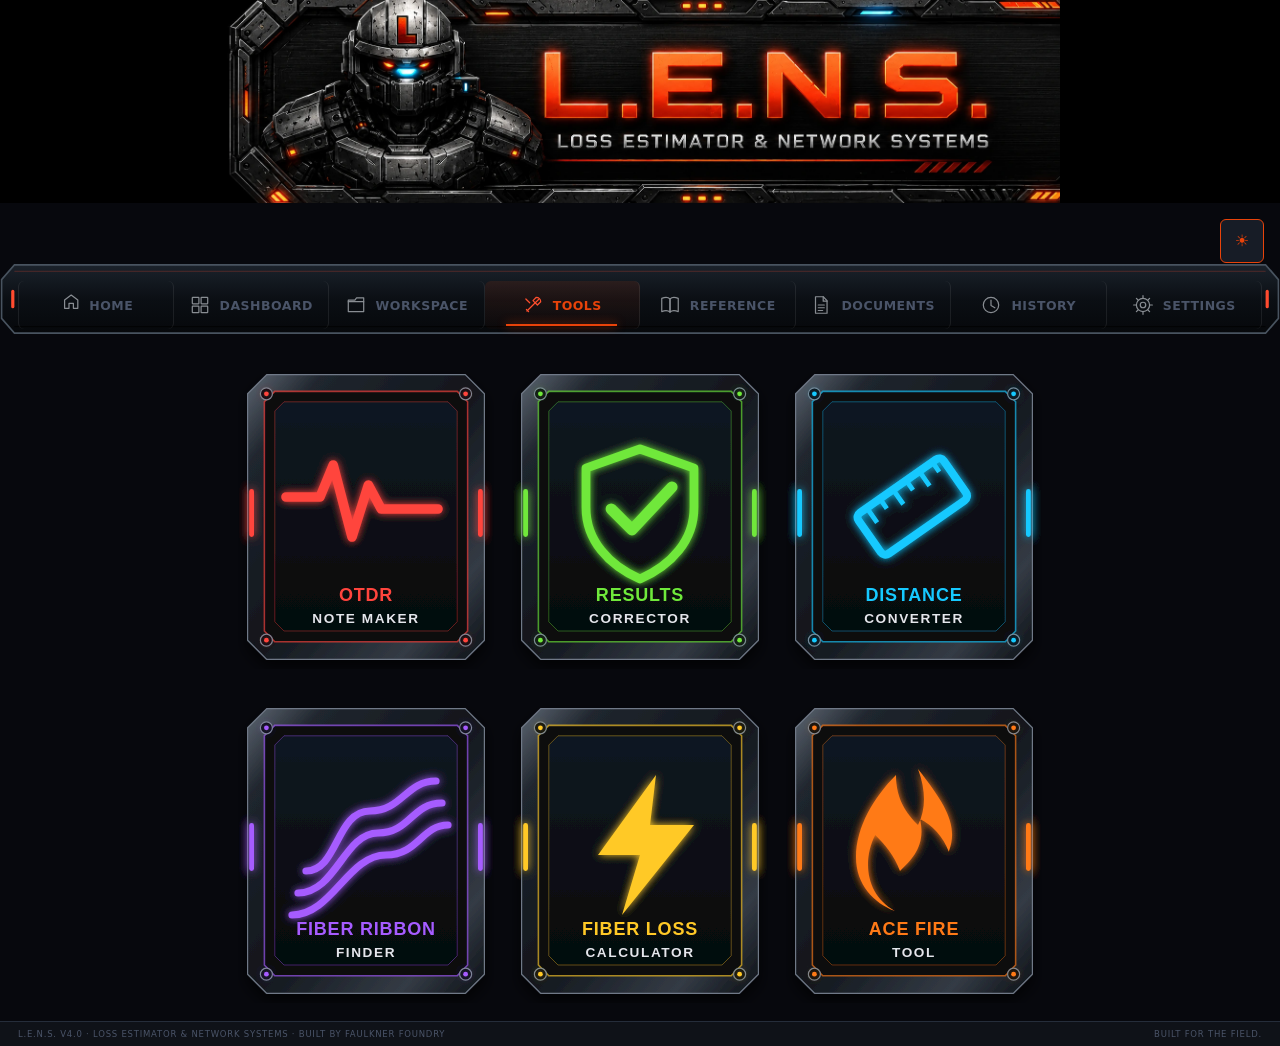
==== commit 33b27bc5: "Update 19" ====
--- a/index.html
+++ b/index.html
@@ -369,7 +369,7 @@
 
   <!-- 2. RESULTS CORRECTOR -->
   <div id="results" class="tool">
-    <p class="small-note" style="margin-bottom:12px;text-align:center">Upload or paste a results file &mdash; LENS finds any values outside these thresholds and replaces them with believable passing readings.</p>
+    <p class="small-note" style="margin-bottom:12px;text-align:center">Import a results file, then correct it against these thresholds &mdash; either the whole file at once, or find specific strands and set those values yourself.</p>
     <div id="fixerThreshGrid" class="fixer-thresh-grid"></div>
     <div style="display:flex;align-items:center;gap:12px;margin-bottom:8px">
       <button id="fixerUploadBtn" type="button">&#128193; Upload File</button>
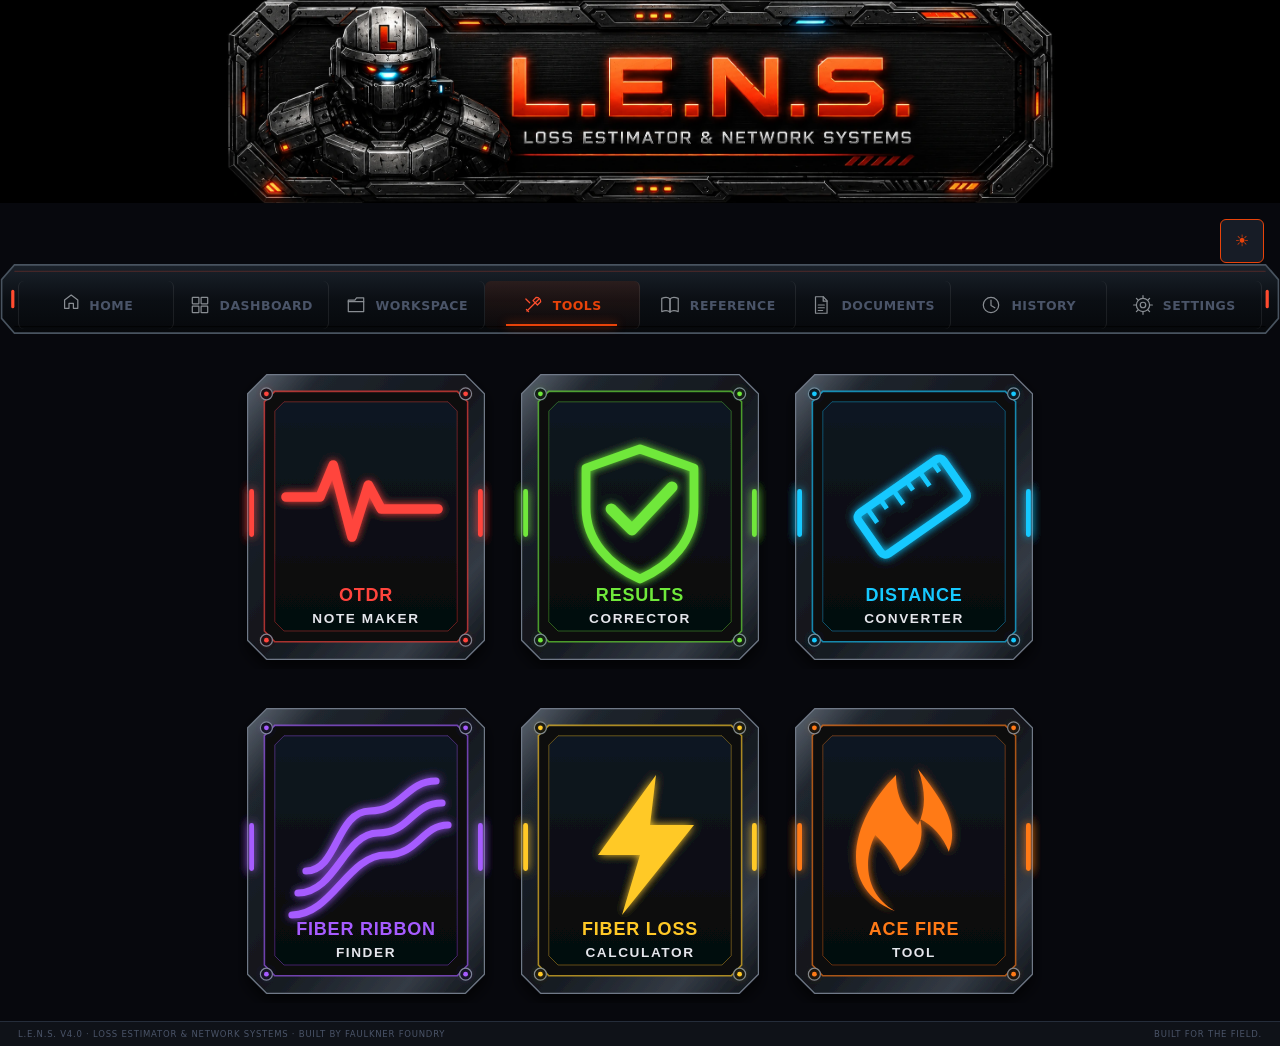
==== commit 70c5b3ba: "Update 20" ====
--- a/index.html
+++ b/index.html
@@ -946,7 +946,7 @@
   $('fixerSummary').textContent=total?`${total} value${total!==1?'s':''} corrected — ${Object.entries(counts).map(([k,v])=>`${v} ${k}`).join(', ')}.`:'No values exceeded thresholds.';
   $('fixerOutput').style.display='block';
 }
-function fixerClear(){$('fixerInput').value='';$('fixerResult').value='';$('fixerOutput').style.display='none';$('fixerAnalysisOutput').style.display='none';$('fixerCorrectedOutput').style.display='none';$('fixerCorrectedResult').value='';clearError(null,$('fixerError'));}
+function fixerClear(){fixerUploadRaw=null;$('fixerInput').value='';$('fixerResult').value='';$('fixerOutput').style.display='none';$('fixerAnalysisOutput').style.display='none';$('fixerCorrectedOutput').style.display='none';$('fixerCorrectedResult').value='';clearError(null,$('fixerError'));}
 
 /* ── STRAND SCOPE ANALYSIS & CORRECTION ── */
 const numOrNull=v=>{const n=parseFloat(v);return Number.isFinite(n)?n:null;};
@@ -977,17 +977,22 @@
   if(attrs.includes('connector')||type.includes('connector'))return'connector';
   return'splice';
 }
-function normalizeJsonStrand(s){
+function normalizeJsonStrand(s,numPos){
   if(!s||typeof s!=='object')return null;
   const raw=s.strand!=null?s.strand:s.strandNumber!=null?s.strandNumber:s.fiber!=null?s.fiber:s.fiberNumber;
   const num=parseInt(raw,10);
   if(!Number.isFinite(num))return null;
+  const posOf=(o,k)=>{const m=numPos.get(o);return m&&m[k]?{start:m[k][0],len:m[k][1]}:null;};
   const events=(Array.isArray(s.events)?s.events:[]).map((e,i)=>({
     n:e.eventNumber!=null?e.eventNumber:i,type:fixerEventKind(e),
-    meas:(Array.isArray(e.measurements)?e.measurements:[]).map(m=>({wl:m.wavelength!=null?m.wavelength:null,loss:numOrNull(m.loss),refl:numOrNull(m.reflectance),src:m}))
+    meas:(Array.isArray(e.measurements)?e.measurements:[]).map(m=>({
+      wl:m.wavelength!=null?m.wavelength:null,
+      loss:numOrNull(m.loss),lossPos:posOf(m,'loss'),
+      refl:numOrNull(m.reflectance),reflPos:posOf(m,'reflectance')}))
   }));
-  const link=(Array.isArray(s.linkMeasurements)?s.linkMeasurements:[]).map(m=>({wl:m.wavelength!=null?m.wavelength:null,totalORL:numOrNull(m.totalORL),src:m}));
-  return{strand:num,events,link,lineIdx:null,src:s};
+  const link=(Array.isArray(s.linkMeasurements)?s.linkMeasurements:[]).map(m=>({
+    wl:m.wavelength!=null?m.wavelength:null,totalORL:numOrNull(m.totalORL),orlPos:posOf(m,'totalORL')}));
+  return{strand:num,events,link,lines:null};
 }
 /* separator class excludes "-" so a leading minus stays with the number
    (reflectance is negative, and splice "gainer" events can be too) */
@@ -997,27 +1002,102 @@
   {key:'Event Reflectance', re:/reflect\w*[^-\d]{0,14}(-?\d+\.\d+)/ig},
   {key:'Strand ORL',        re:/\borl\b[^-\d]{0,14}(-?\d+\.\d+)/ig},
 ];
-function parseTextStrands(lines){
-  const recs=[];let cur=null;
+/* records carry absolute offsets into the source so edits are surgical */
+function parseTextStrands(text){
+  const recs=[];let cur=null,off=0,n=0;
   const hdr=/\b(?:strand|fiber|fibre)\s*#?\s*[:=]?\s*(\d{1,5})\b/i;
-  lines.forEach((ln,i)=>{
-    const m=ln.match(hdr);
-    if(m){cur={strand:+m[1],events:[],link:[],lineIdx:[],src:null};recs.push(cur);}
-    if(cur)cur.lineIdx.push(i);
+  text.split('\n').forEach(rawLine=>{
+    const line=rawLine.replace(/\r$/,'');n++;
+    const m=line.match(hdr);
+    if(m){cur={strand:+m[1],events:[],link:[],lines:[]};recs.push(cur);}
+    if(cur)cur.lines.push({start:off,n,text:line});
+    off+=rawLine.length+1;
   });
   return recs;
+}
+/* position-tracking JSON parse: records the source span of every number
+   so untouched values can be written back byte for byte */
+function jsonParsePos(text){
+  let i=0;
+  const numPos=new Map();
+  const err=m=>{throw new SyntaxError(m+' at offset '+i);};
+  const ws=()=>{while(i<text.length&&(text[i]===' '||text[i]==='\t'||text[i]==='\n'||text[i]==='\r'))i++;};
+  const ESC={'"':'"','\\':'\\','/':'/',b:'\b',f:'\f',n:'\n',r:'\r',t:'\t'};
+  function str(){
+    if(text[i]!=='"')err('expected string');
+    let s='';i++;
+    while(i<text.length){
+      const c=text[i];
+      if(c==='"'){i++;return s;}
+      if(c==='\\'){i++;const e=text[i];
+        if(e==='u'){s+=String.fromCharCode(parseInt(text.substr(i+1,4),16));i+=5;}
+        else{s+=(e in ESC)?ESC[e]:e;i++;}
+        continue;}
+      s+=c;i++;
+    }
+    err('unterminated string');
+  }
+  function num(){
+    const st=i;
+    if(text[i]==='-')i++;
+    while(i<text.length&&text[i]>='0'&&text[i]<='9')i++;
+    if(text[i]==='.'){i++;while(i<text.length&&text[i]>='0'&&text[i]<='9')i++;}
+    if(text[i]==='e'||text[i]==='E'){i++;if(text[i]==='+'||text[i]==='-')i++;while(i<text.length&&text[i]>='0'&&text[i]<='9')i++;}
+    const r=text.slice(st,i);
+    if(!/^-?\d+(\.\d+)?([eE][+-]?\d+)?$/.test(r))err('bad number "'+r+'"');
+    return{v:parseFloat(r),st,len:i-st};
+  }
+  function val(){
+    ws();
+    const c=text[i];
+    if(c==='{')return{v:obj(),st:-1};
+    if(c==='[')return{v:arr(),st:-1};
+    if(c==='"')return{v:str(),st:-1};
+    if(text.startsWith('true',i)){i+=4;return{v:true,st:-1};}
+    if(text.startsWith('false',i)){i+=5;return{v:false,st:-1};}
+    if(text.startsWith('null',i)){i+=4;return{v:null,st:-1};}
+    return num();
+  }
+  const mark=(c,k,r)=>{if(r.st<0)return;let m=numPos.get(c);if(!m){m={};numPos.set(c,m);}m[k]=[r.st,r.len];};
+  function obj(){
+    const o={};i++;ws();
+    if(text[i]==='}'){i++;return o;}
+    for(;;){
+      ws();const k=str();ws();
+      if(text[i]!==':')err('expected ":"');
+      i++;const r=val();o[k]=r.v;mark(o,k,r);ws();
+      if(text[i]===','){i++;continue;}
+      if(text[i]==='}'){i++;return o;}
+      err('expected "," or "}"');
+    }
+  }
+  function arr(){
+    const a=[];i++;ws();
+    if(text[i]===']'){i++;return a;}
+    for(;;){
+      const r=val();a.push(r.v);mark(a,a.length-1,r);ws();
+      if(text[i]===','){i++;continue;}
+      if(text[i]===']'){i++;return a;}
+      err('expected "," or "]"');
+    }
+  }
+  const root=val();ws();
+  if(i!==text.length)err('trailing content');
+  return{data:root.v,numPos};
 }
 function fixerParseRecords(text){
   const t=String(text).trim();
   if(t.startsWith('{')||t.startsWith('[')){
     try{
-      const data=JSON.parse(t);
+      const{data,numPos}=jsonParsePos(text);
       const tested=Array.isArray(data)?data:Array.isArray(data.Tested)?data.Tested:(data.Label&&Array.isArray(data.Label.Tested))?data.Label.Tested:null;
-      if(tested){const recs=tested.map(normalizeJsonStrand).filter(Boolean);if(recs.length)return{format:'json',records:recs,data,lines:null};}
-    }catch(e){/* not JSON — fall through to the text scan */}
-  }
-  const lines=String(text).split(/\r?\n/);
-  return{format:'text',records:parseTextStrands(lines),data:null,lines};
+      if(tested){
+        const recs=tested.map(s=>normalizeJsonStrand(s,numPos)).filter(Boolean);
+        if(recs.length)return{format:'json',records:recs};
+      }
+    }catch(e){/* not usable JSON — fall through to the text scan */}
+  }
+  return{format:'text',records:parseTextStrands(text)};
 }
 function fixerViolation(name,val){
   const t=FIXER_THRESHOLDS.find(x=>x.name===name);
@@ -1028,11 +1108,16 @@
 }
 const fixerInSpec=(n,v)=>fixerViolation(n,v)===null;
 
-/* live state — rows are rebuilt after every applied change */
-let fixerState={format:'text',data:null,lines:null,records:[],rows:[],missing:[]};
+/* a textarea normalises CRLF to LF, so the uploaded text is kept aside
+   and used verbatim when it still matches what is in the box */
+let fixerUploadRaw=null;
+/* the source text is the source of truth; rows are re-derived from it */
+let fixerState={format:'text',raw:'',wanted:null,records:[],rows:[],missing:[]};
 
 function fixerAnalyze(){
-  const text=$('fixerInput').value,err=$('fixerError');clearError(null,err);
+  let text=$('fixerInput').value;
+  if(fixerUploadRaw&&fixerUploadRaw.replace(/\r\n/g,'\n')===text)text=fixerUploadRaw;
+  const err=$('fixerError');clearError(null,err);
   $('fixerAnalysisOutput').style.display='none';
   if(!text.trim()){setError(null,err,'⚠ Paste or upload a file first.');return;}
   const scope=parseStrandScope($('fixerStrandScope').value);
@@ -1040,28 +1125,26 @@
   const parsed=fixerParseRecords(text);
   if(!parsed.records.length){setError(null,err,'⚠ No strands found. Expecting JSON with a "Tested" array, or text with "Strand 7" style lines.');return;}
   const wanted=scope.set||null;
-  const picked=wanted?parsed.records.filter(r=>wanted.has(r.strand)):parsed.records;
-  if(!picked.length){setError(null,err,`⚠ None of those strands are in this file. It has: ${parsed.records.map(r=>r.strand).sort((a,b)=>a-b).join(', ')}`);return;}
-  const found=new Set(picked.map(r=>r.strand));
-  fixerState={format:parsed.format,data:parsed.data,lines:parsed.lines,records:picked,rows:[],
-    missing:wanted?[...wanted].filter(n=>!found.has(n)).sort((a,b)=>a-b):[]};
+  if(wanted&&!parsed.records.some(r=>wanted.has(r.strand))){
+    setError(null,err,`⚠ None of those strands are in this file. It has: ${parsed.records.map(r=>r.strand).sort((a,b)=>a-b).join(', ')}`);return;
+  }
+  fixerState={format:parsed.format,raw:text,wanted,records:[],rows:[],missing:[]};
   fixerRefresh();
 }
-/* every reading in a strand — all of them are editable */
-function fixerAllReadings(rec,lines){
+/* every reading in a strand, each with its exact span in the source */
+function fixerAllReadings(rec){
   const T=n=>FIXER_THRESHOLDS.find(x=>x.name===n),out=[];
-  const add=(name,where,value,extra)=>{
-    if(value==null||!Number.isFinite(value))return;
+  const add=(name,where,value,pos)=>{
+    if(value==null||!Number.isFinite(value)||!pos)return;
     const t=T(name);if(!t)return;
-    out.push(Object.assign({name,where,value,limit:t.limit,dp:t.dp,inSpec:fixerInSpec(name,value)},extra));
+    out.push({name,where,value,limit:t.limit,dp:t.dp,inSpec:fixerInSpec(name,value),start:pos.start,len:pos.len});
   };
-  if(rec.lineIdx){
-    rec.lineIdx.forEach(li=>{
-      const text=lines[li];
+  if(rec.lines){
+    rec.lines.forEach(({start,n,text})=>{
       TEXT_PATTERNS.forEach(p=>{
         const re=new RegExp(p.re.source,'ig');let m;
         while((m=re.exec(text))!==null)
-          add(p.key,`Line ${li+1}`,parseFloat(m[1]),{tLine:li,tStart:m.index+m[0].lastIndexOf(m[1]),tLen:m[1].length});
+          add(p.key,`Line ${n}`,parseFloat(m[1]),{start:start+m.index+m[0].lastIndexOf(m[1]),len:m[1].length});
       });
     });
     return out;
@@ -1070,67 +1153,65 @@
     const lossName=ev.type==='connector'?'Connector Loss':'Splice Loss';
     ev.meas.forEach(m=>{
       const where=`Event ${ev.n}`+(m.wl?` @ ${m.wl}nm`:'');
-      if(ev.type!=='end')add(lossName,where,m.loss,{src:m.src,field:'loss',norm:m,nfield:'loss'});
-      add('Event Reflectance',where,m.refl,{src:m.src,field:'reflectance',norm:m,nfield:'refl'});
+      if(ev.type!=='end')add(lossName,where,m.loss,m.lossPos);
+      add('Event Reflectance',where,m.refl,m.reflPos);
     });
   });
-  rec.link.forEach(m=>add('Strand ORL','Link ORL'+(m.wl?` @ ${m.wl}nm`:''),m.totalORL,{src:m.src,field:'totalORL',norm:m,nfield:'totalORL'}));
+  rec.link.forEach(m=>add('Strand ORL','Link ORL'+(m.wl?` @ ${m.wl}nm`:''),m.totalORL,m.orlPos));
   return out;
 }
-/* re-read values from current data and repaint */
+/* re-parse the current source so every offset is freshly valid */
 function fixerRefresh(){
-  fixerState.rows=fixerState.records
-    .map(rec=>({rec,readings:fixerAllReadings(rec,fixerState.lines)}))
-    .sort((a,b)=>a.rec.strand-b.rec.strand);
+  const parsed=fixerParseRecords(fixerState.raw);
+  const wanted=fixerState.wanted;
+  const picked=wanted?parsed.records.filter(r=>wanted.has(r.strand)):parsed.records;
+  const found=new Set(picked.map(r=>r.strand));
+  fixerState.records=picked;
+  fixerState.missing=wanted?[...wanted].filter(n=>!found.has(n)).sort((a,b)=>a-b):[];
+  fixerState.rows=picked.map(rec=>({rec,readings:fixerAllReadings(rec)})).sort((a,b)=>a.rec.strand-b.rec.strand);
   fixerRenderAnalysis();
 }
+
 function fixerRenderAnalysis(){
   const rows=fixerState.rows,missing=fixerState.missing;
   const miss=missing.length?`<div class="sa-card"><div class="sa-note">Not in file: ${missing.join(', ')}</div></div>`:'';
   const cards=rows.map(({rec,readings},ri)=>{
     if(!readings.length)
       return`<div class="sa-card"><div class="sa-head"><span class="sa-strand">Strand ${rec.strand}</span></div><div class="sa-note">No readings found.</div></div>`;
-    const list=readings.map((i,ii)=>`<div class="sa-re__row"><label class="sa-re__label" for="sa-re-${ri}-${ii}">${esc(i.name)} <span class="sa-re__where">${esc(i.where)}</span><span class="sa-re__was${i.inSpec?'':' sa-bad'}">${i.value.toFixed(i.dp)}</span></label><input class="sa-re__input" id="sa-re-${ri}-${ii}" type="number" step="any" inputmode="decimal" data-ri="${ri}" data-ii="${ii}" placeholder="new value"></div>`).join('');
+    const list=readings.map((i,ii)=>`<div class="sa-re__row"><label class="sa-re__label" for="sa-re-${ri}-${ii}">${esc(i.name)} <span class="sa-re__where">${esc(i.where)}</span><span class="sa-re__was${i.inSpec?'':' sa-bad'}">${esc(fixerState.raw.substr(i.start,i.len))}</span></label><input class="sa-re__input" id="sa-re-${ri}-${ii}" type="text" inputmode="decimal" autocomplete="off" data-ri="${ri}" data-ii="${ii}" placeholder="new value"></div>`).join('');
     return`<div class="sa-card"><div class="sa-head"><span class="sa-strand">Strand ${rec.strand}</span></div>${list}<button class="sa-re__apply" type="button" data-ri="${ri}">Apply to strand ${rec.strand}</button><div class="error-msg sa-re__err" id="sa-re-err-${ri}" style="display:none"></div></div>`;
   }).join('');
   $('fixerAnalysisCards').innerHTML=miss+cards;
-  $('fixerAnalysisSummary').textContent=rows.length
-    ?`Strand${rows.length!==1?'s':''} ${rows.map(r=>r.rec.strand).join(', ')}`:'';
+  $('fixerAnalysisSummary').textContent=rows.length?`Strand${rows.length!==1?'s':''} ${rows.map(r=>r.rec.strand).join(', ')}`:'';
   $('fixerAnalysisOutput').style.display='block';
 }
 
-/* write the values the user typed into the selected strand */
+const JSON_NUM=/^-?\d+(\.\d+)?([eE][+-]?\d+)?$/;
+/* write the values the user typed into the selected strand, exactly as
+   typed, leaving every other byte of the file alone */
 function fixerApplyCorrection(ri){
   const row=fixerState.rows[ri];if(!row)return;
   const err=$(`sa-re-err-${ri}`);clearError(null,err);
-  const entries=[];let bad=false;
+  const edits=[];let bad=false;
   row.readings.forEach((reading,ii)=>{
     const el=$(`sa-re-${ri}-${ii}`);if(!el)return;
     const v=el.value.trim();if(!v)return;
-    const n=parseFloat(v);
-    if(!Number.isFinite(n)){bad=true;return;}
-    entries.push({reading,value:n});
+    if(!Number.isFinite(parseFloat(v))){bad=true;return;}
+    /* keep the typed text so trailing zeros survive; normalise only
+       forms JSON would reject */
+    edits.push({start:reading.start,len:reading.len,text:JSON_NUM.test(v)?v:String(parseFloat(v))});
   });
   if(bad){setError(null,err,'⚠ One of those values isn\'t a number.');return;}
-  if(!entries.length){setError(null,err,'⚠ Enter at least one value.');return;}
-  if(fixerState.format==='json'){
-    entries.forEach(({reading,value})=>{reading.src[reading.field]=value;reading.norm[reading.nfield]=value;});
-  }else{
-    /* right-to-left so earlier offsets on the same line stay valid */
-    entries.slice().sort((a,b)=>b.reading.tLine-a.reading.tLine||b.reading.tStart-a.reading.tStart)
-      .forEach(({reading,value})=>{
-        const L=fixerState.lines[reading.tLine];
-        fixerState.lines[reading.tLine]=L.slice(0,reading.tStart)+String(value)+L.slice(reading.tStart+reading.tLen);
-      });
-  }
+  if(!edits.length){setError(null,err,'⚠ Enter at least one value.');return;}
+  fixerState.raw=edits.slice().sort((a,b)=>b.start-a.start)
+    .reduce((s,e)=>s.slice(0,e.start)+e.text+s.slice(e.start+e.len),fixerState.raw);
   showToast(`Strand ${row.rec.strand} updated`);
   fixerRefresh();
+  if($('fixerCorrectedOutput').style.display==='block')fixerRegenerate();
 }
 
 function fixerRegenerate(){
-  $('fixerCorrectedResult').value=fixerState.format==='json'
-    ?JSON.stringify(fixerState.data,null,2)
-    :fixerState.lines.join('\n');
+  $('fixerCorrectedResult').value=fixerState.raw;
   $('fixerCorrectedOutput').style.display='block';
   $('fixerCorrectedResult').scrollIntoView({behavior:'smooth',block:'nearest'});
 }
@@ -1358,15 +1439,17 @@
   $('strand').addEventListener('keydown',e=>{if(e.key==='Enter')findRibbon();});
 
   $('fixerUploadBtn').addEventListener('click',()=>$('fixerFileInput').click());
-  $('fixerFileInput').addEventListener('change',e=>{const f=e.target.files?.[0];if(!f)return;const reader=new FileReader();reader.onload=ev=>{$('fixerInput').value=ev.target.result;};reader.readAsText(f);e.target.value='';});
+  $('fixerFileInput').addEventListener('change',e=>{const f=e.target.files?.[0];if(!f)return;const reader=new FileReader();reader.onload=ev=>{fixerUploadRaw=ev.target.result;$('fixerInput').value=ev.target.result;};reader.readAsText(f);e.target.value='';});
   $('fixerRunBtn').addEventListener('click',fixerRun);
   $('fixerClearBtn').addEventListener('click',fixerClear);
   $('fixerAnalyzeBtn').addEventListener('click',fixerAnalyze);
   $('fixerStrandScope').addEventListener('keydown',e=>{if(e.key==='Enter'){e.preventDefault();fixerAnalyze();}});
   $('fixerRegenBtn').addEventListener('click',fixerRegenerate);
-  $('fixerCorrectedCopyBtn').addEventListener('click',()=>{if($('fixerCorrectedResult').value)copyToClipboard($('fixerCorrectedResult').value,$('fixerCorrectedCopyBtn'),'Copied ✓');});
+  /* both read fixerState.raw, not the preview box — a textarea would
+     normalise CRLF back to LF on the way out */
+  $('fixerCorrectedCopyBtn').addEventListener('click',()=>{if(fixerState.raw)copyToClipboard(fixerState.raw,$('fixerCorrectedCopyBtn'),'Copied ✓');});
   $('fixerCorrectedDownloadBtn').addEventListener('click',()=>{
-    const txt=$('fixerCorrectedResult').value;if(!txt)return;
+    const txt=fixerState.raw;if(!txt)return;
     const ext=fixerState.format==='json'?'json':'txt';
     const blob=new Blob([txt],{type:'text/plain'}),a=document.createElement('a');
     a.href=URL.createObjectURL(blob);a.download=`LENS_Corrected_${Date.now()}.${ext}`;
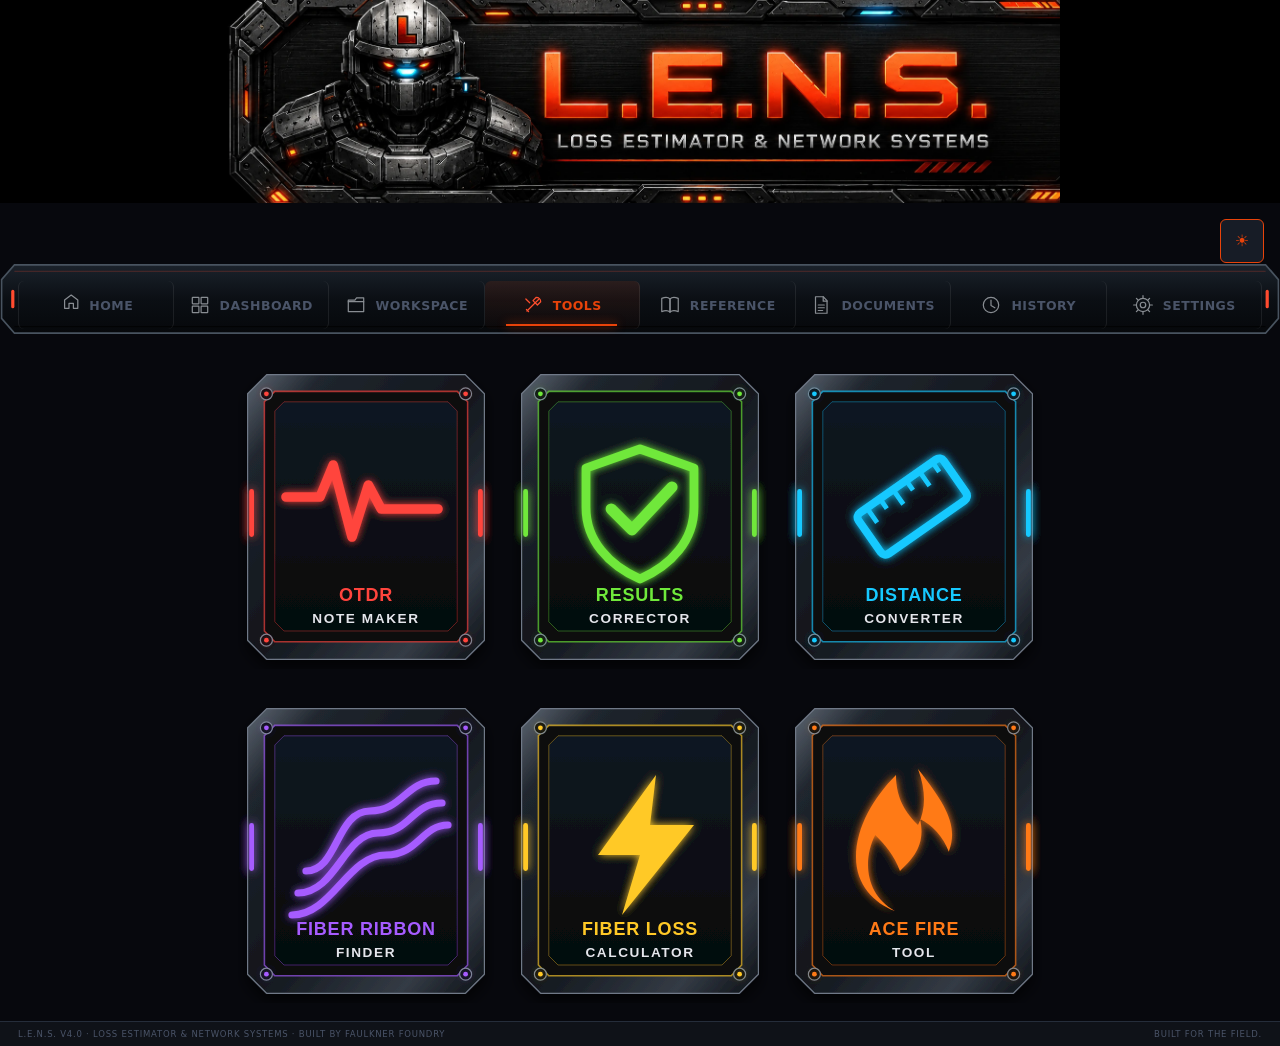
==== commit 043165f1: "Update 21" ====
--- a/index.html
+++ b/index.html
@@ -651,6 +651,36 @@
   </table>
 </div>
 
+<div id="workspace-panel" class="tool" style="display:none">
+  <h3 style="color:var(--fire);font-size:1em;letter-spacing:.08em;margin:0 0 4px">WORKSPACE</h3>
+  <p class="small-note" style="margin:0 0 14px">Job context for this session. Held on this device and readable by the other tools.</p>
+  <div style="display:flex;flex-direction:column;gap:12px;max-width:400px">
+    <label style="display:flex;flex-direction:column;gap:4px;font-size:.85em">
+      Project Code
+      <input type="text" id="wsProject" autocomplete="off" placeholder="e.g. 24-0417" style="margin-top:2px">
+    </label>
+    <label style="display:flex;flex-direction:column;gap:4px;font-size:.85em">
+      Cable ID
+      <input type="text" id="wsCable" autocomplete="off" placeholder="e.g. C-1042" style="margin-top:2px">
+    </label>
+    <label style="display:flex;flex-direction:column;gap:4px;font-size:.85em">
+      Span
+      <input type="text" id="wsSpan" autocomplete="off" placeholder="e.g. A-12 to A-19" style="margin-top:2px">
+    </label>
+    <label style="display:flex;flex-direction:column;gap:4px;font-size:.85em">
+      Fiber
+      <input type="text" id="wsFiber" autocomplete="off" placeholder="e.g. 7 or 7-12" style="margin-top:2px">
+    </label>
+    <label style="display:flex;flex-direction:column;gap:4px;font-size:.85em">
+      Structure
+      <input type="text" id="wsStructure" autocomplete="off" placeholder="e.g. MH-204" style="margin-top:2px">
+    </label>
+    <div class="btn-row" style="justify-content:flex-start">
+      <button id="wsClearBtn" type="button">Clear</button>
+    </div>
+  </div>
+</div>
+
 <div id="settings-panel" class="tool" style="display:none">
   <h3 style="color:var(--fire);font-size:1em;letter-spacing:.08em;margin:0 0 14px">SETTINGS</h3>
   <div style="display:flex;flex-direction:column;gap:12px;max-width:400px">
@@ -732,7 +762,45 @@
 (function(){
   const toast=document.getElementById('lensToast');
   let t;
-  const ROUTE_PANELS={reference:'reference-panel',history:'history-panel',settings:'settings-panel'};
+
+  /* ── SHARED SESSION ──────────────────────────────────────────────
+     Technician context for the current job, held on this device.
+     Any tool can read it; the Waldo bridge will read it too once the
+     transport is settled. Changes fire lens:session-change.        */
+  const LS_SESSION='lens-session';
+  const SESSION_FIELDS=['project','cable','span','fiber','structure'];
+  const blankSession=()=>SESSION_FIELDS.reduce((o,k)=>(o[k]='',o),{});
+  function readSession(){
+    let s={};
+    try{s=JSON.parse(localStorage.getItem(LS_SESSION)||'{}');}catch(e){}
+    const out=blankSession();
+    SESSION_FIELDS.forEach(k=>{if(typeof s[k]==='string')out[k]=s[k];});
+    return out;
+  }
+  function writeSession(patch){
+    /* built from the whitelist so an outside caller (the bridge) cannot
+       push arbitrary keys into the session */
+    const cur=readSession(),p=patch||{},next=blankSession();
+    SESSION_FIELDS.forEach(k=>{
+      const v=Object.prototype.hasOwnProperty.call(p,k)?p[k]:cur[k];
+      next[k]=String(v==null?'':v).trim();
+    });
+    try{localStorage.setItem(LS_SESSION,JSON.stringify(next));}catch(e){}
+    window.dispatchEvent(new CustomEvent('lens:session-change',{detail:Object.assign({},next)}));
+    return next;
+  }
+  const lensSession={
+    fields:SESSION_FIELDS.slice(),
+    get(){return readSession();},
+    set(patch){return writeSession(patch);},
+    clear(){return writeSession(blankSession());},
+    /* true when there is any job context worth handing to another tool */
+    isSet(){const s=readSession();return SESSION_FIELDS.some(k=>s[k]!=='');}
+  };
+  window.LENS=window.LENS||{};
+  window.LENS.session=lensSession;
+
+  const ROUTE_PANELS={workspace:'workspace-panel',reference:'reference-panel',history:'history-panel',settings:'settings-panel'};
   function showToast(msg){toast.textContent=msg;toast.classList.add('show');clearTimeout(t);t=setTimeout(()=>toast.classList.remove('show'),2200);}
   window.showToast=showToast;/* shared with the tool scope below */
   function showPanel(panelId){
@@ -747,6 +815,27 @@
     document.getElementById('toolsTileGrid').style.removeProperty('display');
     document.getElementById('tools').style.removeProperty('display');
   }
+  /* WORKSPACE panel <-> shared session */
+  const WS_INPUTS={project:'wsProject',cable:'wsCable',span:'wsSpan',fiber:'wsFiber',structure:'wsStructure'};
+  function wsFill(){
+    const s=lensSession.get();
+    Object.entries(WS_INPUTS).forEach(([k,id])=>{
+      const el=document.getElementById(id);
+      if(el&&el.value!==s[k])el.value=s[k];
+    });
+  }
+  Object.entries(WS_INPUTS).forEach(([k,id])=>{
+    const el=document.getElementById(id);
+    if(el)el.addEventListener('input',()=>lensSession.set({[k]:el.value}));
+  });
+  {
+    const c=document.getElementById('wsClearBtn');
+    if(c)c.addEventListener('click',()=>{lensSession.clear();wsFill();showToast('Workspace cleared');});
+  }
+  /* keeps the panel honest if another tab or tool writes the session */
+  window.addEventListener('lens:session-change',wsFill);
+  wsFill();
+
   // FF-X003 Classic Rail — set active state and dispatch navigate event
   document.querySelectorAll('.lens-rail__item').forEach(btn=>{
     btn.addEventListener('click',()=>{
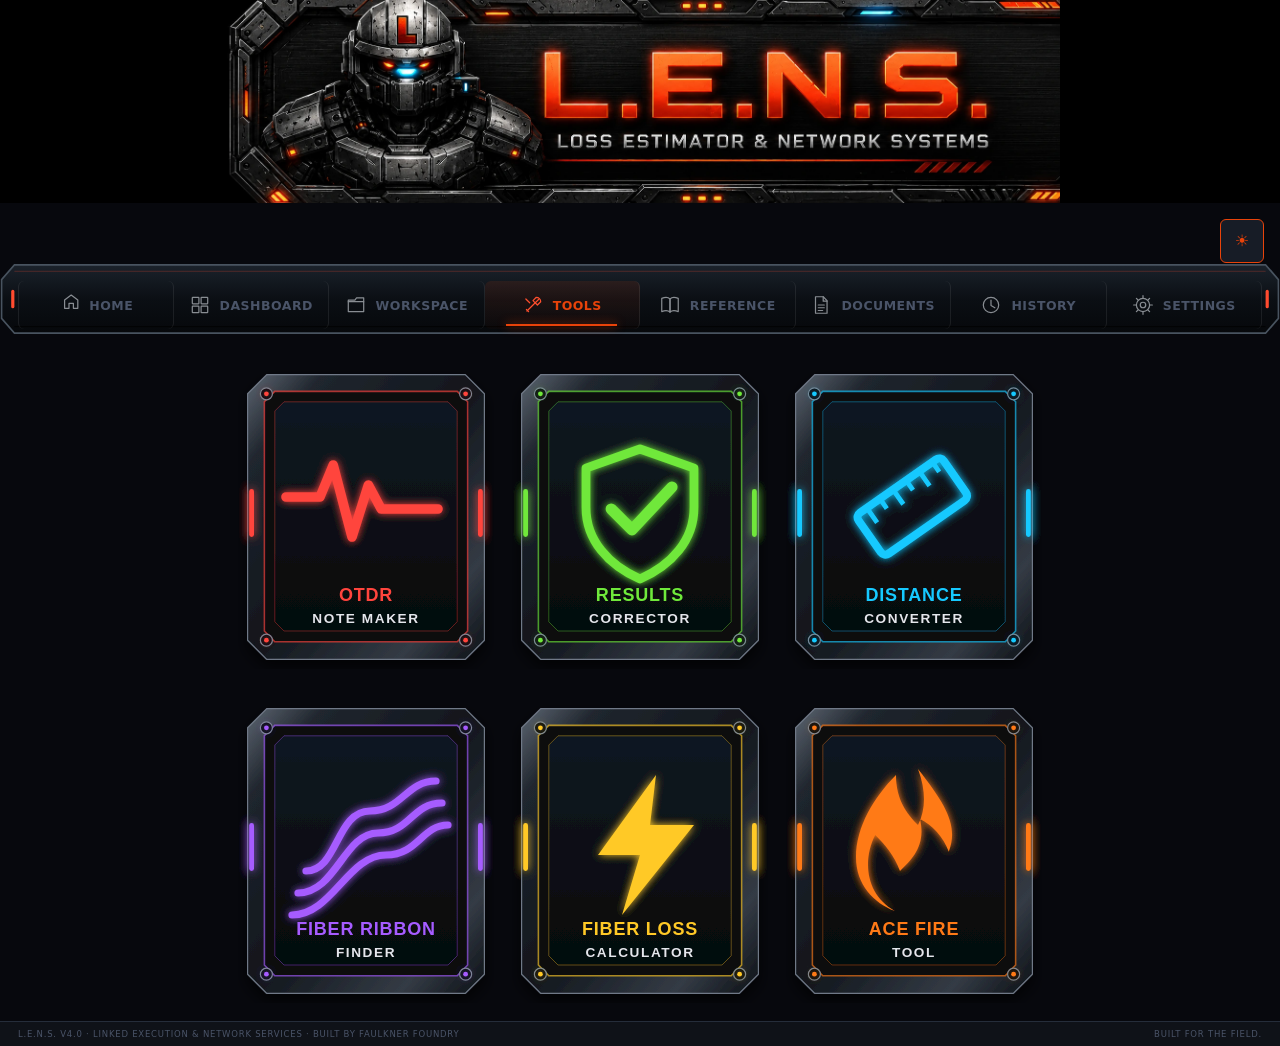
==== commit 18a34ce7: "Update 22" ====
--- a/index.html
+++ b/index.html
@@ -3,7 +3,7 @@
 <head>
 <meta charset="UTF-8">
 <meta name="viewport" content="width=device-width, initial-scale=1.0">
-<title>L.E.N.S. v4.0 — Loss Estimator &amp; Network Systems</title>
+<title>L.E.N.S. v4.0 — Linked Execution &amp; Network Services</title>
 <style>
 /* === TOKENS === */
 :root{
@@ -269,10 +269,10 @@
 </head>
 <body>
 
-<header class="lens-hero" aria-label="L.E.N.S. Loss Estimator and Network Systems">
+<header class="lens-hero" aria-label="L.E.N.S. Linked Execution and Network Services">
   <picture>
     <source media="(max-width:700px)" srcset="assets/banner/LENS_banner_no_theme_mobile.webp" type="image/webp">
-    <img class="lens-hero__banner" src="assets/banner/LENS_banner_no_theme.webp" alt="L.E.N.S. Loss Estimator and Network Systems">
+    <img class="lens-hero__banner" src="assets/banner/LENS_banner_no_theme.webp" alt="L.E.N.S. Linked Execution and Network Services">
   </picture>
 </header>
 
@@ -720,7 +720,7 @@
 </div>
 
 <footer class="lens-footer">
-  <div>L.E.N.S. v4.0 &middot; LOSS ESTIMATOR &amp; NETWORK SYSTEMS &middot; BUILT BY FAULKNER FOUNDRY</div>
+  <div>L.E.N.S. v4.0 &middot; LINKED EXECUTION &amp; NETWORK SERVICES &middot; BUILT BY FAULKNER FOUNDRY</div>
   <div>BUILT FOR THE FIELD.</div>
 </footer>
 
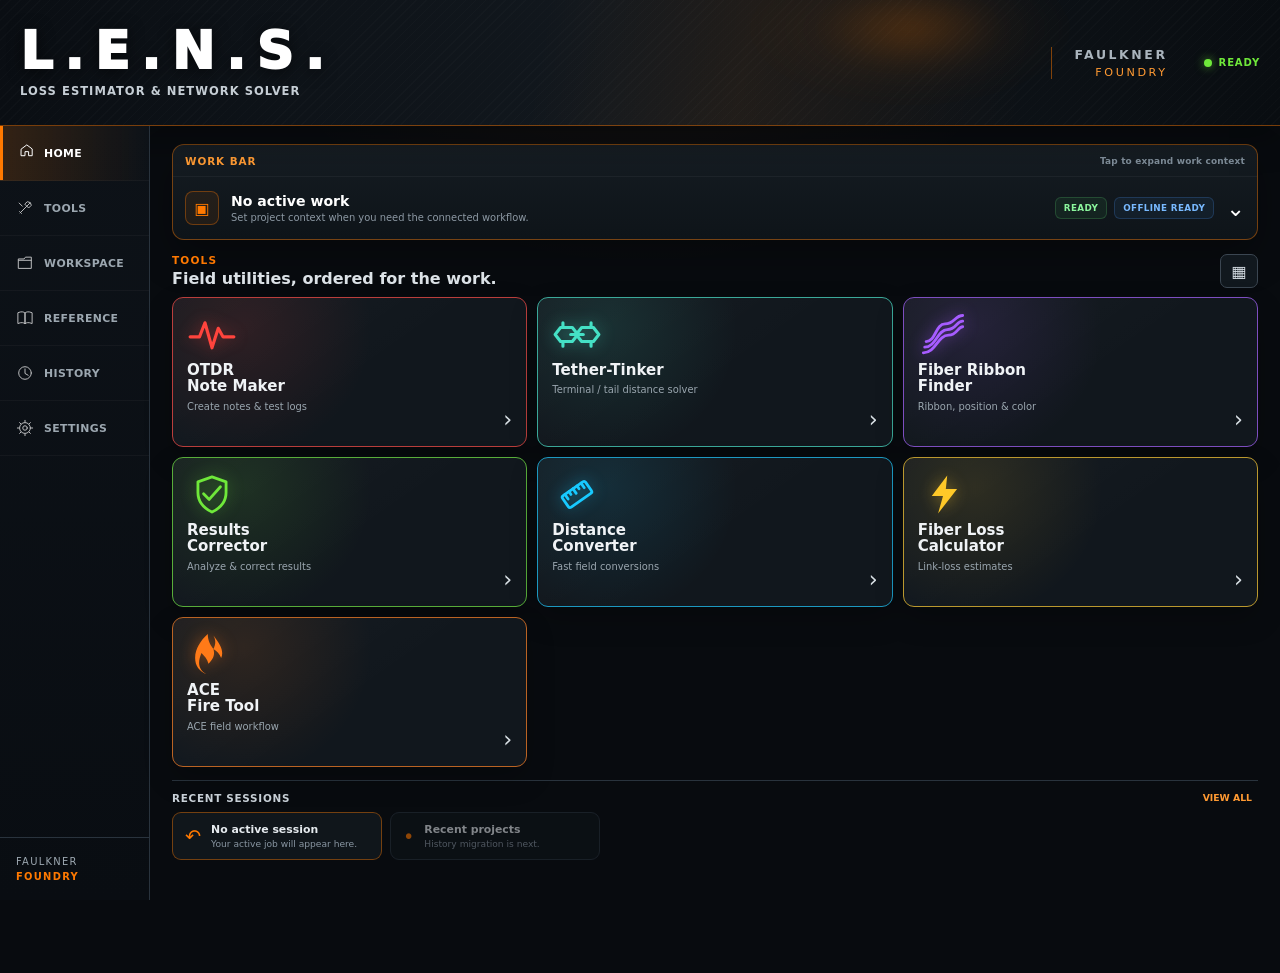
==== commit e18bfc20: "Update 30" ====
--- a/index.html
+++ b/index.html
@@ -1,1667 +1,45 @@
-<!DOCTYPE html>
+<!doctype html>
 <html lang="en">
 <head>
-<meta charset="UTF-8">
-<meta name="viewport" content="width=device-width, initial-scale=1.0">
-<title>L.E.N.S. v4.0 — Linked Execution &amp; Network Services</title>
-<style>
-/* === TOKENS === */
-:root{
-  --bg0:#07080d;--bg1:#0f1218;--bg2:#171c26;--bg3:#1e2530;
-  --fire:#e8430a;--fire-dim:rgba(232,67,10,.15);
-  --optical:#00d4ff;--optical-dim:rgba(0,212,255,.15);
-  --text:#e2e8f2;--text-muted:#4a5468;--text-sub:#7a8baa;
-  --border:#252d3a;--border-hi:#2e3a4e;
-  --red:#ff3b3b;--orange:#ff7b3b;--blue:#3bbcff;
-  --green:#3bff9e;--yellow:#ffd83b;--purple:#a33bff;
-}
-
-/* === BASE === */
-*,*::before,*::after{box-sizing:border-box;}
-body{margin:0;background:var(--bg0);font-family:'Segoe UI',system-ui,sans-serif;color:var(--text);min-height:100vh;display:flex;flex-direction:column;}
-
-/* === BANNER HERO === */
-.lens-hero{width:100%;background:#000;overflow:hidden;position:relative;display:block;}
-.lens-hero__banner{display:block;width:100%;max-width:840px;margin-inline:auto;aspect-ratio:4.133/1;object-fit:cover;object-position:50% 46%;}
-@media(max-width:700px){.lens-hero{overflow:hidden;}.lens-hero__banner{max-width:100%;aspect-ratio:3.718/1;object-position:50% 42%;}}
-
-/* === CLASSIC RAIL NAV (FF-X003) === */
-.lens-rail{position:relative;min-height:72px;}
-.lens-rail__frame{position:absolute;inset:0;background:url("assets/rail/classic-rail-frame.svg") center/100% 100% no-repeat;pointer-events:none;}
-.lens-rail__items{position:relative;z-index:1;display:grid;grid-template-columns:repeat(8,minmax(0,1fr));align-items:stretch;min-height:72px;padding:6px 18px;}
-.lens-rail__item{appearance:none;border:0;border-right:1px solid rgba(255,255,255,.08);background:transparent;color:var(--text-muted);min-width:0;padding:8px 6px;display:flex;align-items:center;justify-content:center;gap:9px;font-size:.78rem;font-weight:800;letter-spacing:.04em;cursor:pointer;white-space:nowrap;position:relative;}
-.lens-rail__item:first-child{border-left:1px solid rgba(255,255,255,.08);}
-.lens-rail__item img{width:22px;height:22px;opacity:.62;transition:.15s ease;}
-.lens-rail__item::after{content:"";position:absolute;left:14%;right:14%;bottom:3px;height:2px;background:transparent;box-shadow:none;transition:.15s ease;}
-.lens-rail__item:hover,.lens-rail__item:focus-visible{color:#fff;background:rgba(255,255,255,.025);}
-.lens-rail__item:hover img{opacity:.95;}
-.lens-rail__item.is-active{color:var(--fire);background:linear-gradient(180deg,rgba(232,67,10,.11),rgba(232,67,10,.025));}
-.lens-rail__item.is-active img{opacity:1;filter:brightness(0) saturate(100%) invert(39%) sepia(97%) saturate(2468%) hue-rotate(343deg) brightness(102%) contrast(101%);}
-.lens-rail__item.is-active::after{background:var(--fire);box-shadow:0 0 10px rgba(232,67,10,.8);}
-.lens-rail__item:focus-visible{outline:2px solid var(--optical);outline-offset:-3px;}
-.theme-bar{display:flex;justify-content:flex-end;padding:4px 16px 0;background:var(--bg0);}
-@media(max-width:1100px){.lens-rail__items{grid-template-columns:repeat(4,minmax(0,1fr));min-height:116px;padding:5px 10px;}.lens-rail{min-height:116px;}.lens-rail__item{min-height:52px;}}
-@media(max-width:760px){.lens-rail{min-height:110px;}.lens-rail__frame{display:none;}.lens-rail__items{grid-template-columns:repeat(4,minmax(0,1fr));min-height:110px;padding:0;background:linear-gradient(180deg,#10151b,#080b10);border-top:1px solid rgba(232,67,10,.32);border-bottom:1px solid #27303a;}.lens-rail__item{min-height:55px;padding:5px 2px;gap:4px;flex-direction:column;font-size:.56rem;letter-spacing:.02em;white-space:normal;border-bottom:1px solid rgba(255,255,255,.06);}.lens-rail__item img{width:18px;height:18px;}.lens-rail__item::after{left:22%;right:22%;bottom:1px;}}
-
-/* === TOAST === */
-#lensToast{position:fixed;bottom:56px;left:50%;transform:translateX(-50%) translateY(8px);background:var(--bg3);border:1px solid var(--border-hi);color:var(--text-sub);font-size:11px;font-weight:600;letter-spacing:.05em;padding:7px 16px;border-radius:6px;z-index:1000;opacity:0;transition:opacity .2s,transform .2s;pointer-events:none;white-space:nowrap;}
-#lensToast.show{opacity:1;transform:translateX(-50%) translateY(0);}
-
-/* === TILE GRID === */
-.lens-module-grid{display:grid;grid-template-columns:repeat(2,minmax(0,1fr));gap:14px;padding:14px 18px;max-width:620px;margin-inline:auto;}
-@media(min-width:900px){.lens-module-grid{grid-template-columns:repeat(3,minmax(0,1fr));gap:18px;padding:18px;max-width:840px;}}
-.lens-module{appearance:none;border:0;background:transparent;padding:0;width:100%;cursor:pointer;}
-.lens-module__image{width:100%;height:auto;display:block;transition:opacity .12s;}
-.lens-module:focus-visible{outline:3px solid #18c9ff;outline-offset:5px;border-radius:24px;}
-
-/* === TOOL PANELS === */
-.tool{display:none;margin:0 18px 18px;padding:18px;background:#151b22;border:1px solid #333;border-radius:6px;text-align:left;}
-
-/* === FOOTER === */
-.lens-footer{margin-top:auto;display:flex;justify-content:space-between;align-items:center;padding:7px 18px;background:var(--bg1);border-top:1px solid var(--border);font-size:8.5px;letter-spacing:.09em;text-transform:uppercase;color:var(--text-muted);}
-
-/* === THEME TOGGLE === */
-#themeToggle{background:var(--bg2);border:1px solid var(--fire);color:var(--fire);padding:5px 12px;border-radius:6px;cursor:pointer;font-size:16px;line-height:1;transition:.2s;font-family:inherit;}
-#themeToggle:hover{background:var(--fire);color:#fff;}
-
-/* === LIGHT THEME === */
-body.light{background:#f0f2f6;color:#1a1f2e;}
-body.light .lens-hero{background:#111;}
-body.light .lens-rail__items{background:#dce0e8;}
-body.light .lens-rail__item{color:#5a6272;}
-body.light .lens-rail__item:hover{color:#1a2030;background:rgba(0,0,0,.04);}
-body.light .theme-bar{background:#e8eaf0;}
-body.light .nav-item{color:#6b7a99;}
-body.light .nav-item.active{color:#cc2200;border-color:rgba(200,34,0,.35);background:rgba(200,34,0,.07);}
-body.light .tile{background:#fff;border-color:#c8cfe0;box-shadow:inset 0 0 8px rgba(0,0,0,.04);}
-body.light .tile-name{color:#1a1f2e;}
-body.light .tile-desc{color:#6b7a99;}
-body.light .tool{background:#fff;border-color:#c8cfe0;}
-body.light .lens-footer{background:#e4e7ee;border-top-color:#c8cfe0;color:#6b7a99;}
-body.light #themeToggle{background:#eee;border-color:#cc2200;color:#cc2200;}
-body.light #themeToggle:hover{background:#cc2200;color:#fff;}
-body.light input,body.light select,body.light textarea{background:#f0f0f0;color:#000;border-color:#999;}
-body.light button{background:#eee;color:#000;border-color:#000;}
-body.light button:hover{background:#000;color:#fff;}
-body.light label{color:#005f99;}
-body.light .result-out{color:#0077cc;}
-body.light .splice-list-row{background:rgba(0,0,0,.03);}
-body.light .otdr-result-card{border-color:rgba(0,100,180,.3);}
-body.light .otdr-card-header .otdr-title{color:#003;}
-body.light .otdr-card-header .otdr-subtitle{color:#333;}
-body.light .conv-result-card{border-color:rgba(0,100,180,.3);}
-body.light .conv-result-card .cr-value{color:#0055aa;text-shadow:none;}
-body.light .ace-preview-box{background:#f4f8ff;border-color:rgba(0,100,180,.2);color:#003;}
-body.light .ace-event-block{border-color:rgba(0,100,180,.15);}
-body.light .ace-field-row label{color:#005f99;}
-body.light .fixer-thresh-card{border-color:rgba(0,100,180,.25);}
-body.light .ftc-rule{color:#0055aa;}
-body.light .ftc-change-btn{border-color:rgba(0,100,180,.4);color:#0055aa;}
-body.light .sa-scope,body.light .sa-card{border-color:rgba(0,100,180,.25);}
-body.light .sa-table td,body.light .sa-table tr{border-top-color:rgba(0,0,0,.1);}
-body.light body.light body.light body.light .sa-bad{color:#c02800;}
-
-/* === TOOLTIP === */
-.km-tooltip{position:fixed;pointer-events:none;padding:6px 8px;border-radius:6px;background:rgba(0,0,0,.85);color:#fff;font-size:.9em;z-index:9999;transform:translate(-50%,-120%);white-space:nowrap;opacity:0;transition:opacity .12s ease;}
-.km-tooltip.show{opacity:1;}
-
-/* === FORMS (preserved) === */
-.form-row{display:flex;gap:12px;align-items:center;justify-content:center;flex-wrap:wrap;margin:6px 0;}
-label{display:inline-flex;align-items:center;gap:8px;color:#0099cc;font-weight:700;font-size:1.05em;}
-input,select,textarea{margin:0;padding:8px 10px;border-radius:6px;border:1px solid #333;font-size:max(16px,1em);background:#111;color:#00bfff;font-family:inherit;}
-textarea{min-height:160px;max-width:100%;width:100%;resize:vertical;}
-input[type=number]{width:160px;}
-input:focus,select:focus,textarea:focus{box-shadow:0 0 0 3px rgba(0,191,255,.28);outline:none;}
-button{padding:10px 18px;min-height:44px;min-width:44px;margin-top:12px;border-radius:6px;cursor:pointer;transition:all .18s ease;border:1px solid #00ff00;background:#111;color:#00ff00;-webkit-tap-highlight-color:transparent;touch-action:manipulation;font-size:.95em;user-select:none;font-family:inherit;}
-button:hover{background:#00ff00;color:#000;transform:translateY(-2px);box-shadow:0 6px 18px rgba(0,0,0,.12);}
-button:focus{outline:none;box-shadow:0 0 0 3px rgba(0,191,255,.28);}
-button:active{transform:translateY(0);}
-button[disabled]{opacity:.5;cursor:not-allowed;transform:none;}
-.result-out{margin-top:16px;font-size:1.05em;font-weight:700;opacity:0;transform:translateY(8px);transition:opacity .25s ease,transform .25s ease;white-space:pre-line;color:#00bfff;}
-.result-out.show{opacity:1;transform:translateY(0);}
-.input-error{border:2px solid #ff0000!important;animation:shake .25s ease;}
-@keyframes shake{0%,100%{transform:translateX(0);}25%{transform:translateX(-4px);}75%{transform:translateX(4px);}}
-.error-msg{color:#ff0000;font-size:.92em;margin-top:4px;font-weight:700;}
-.small-note{font-size:.9em;color:inherit;opacity:.9;}
-.btn-row{display:flex;gap:8px;justify-content:center;align-items:center;flex-wrap:wrap;}
-
-/* === CUSTOM SPLICES === */
-.custom-splices{margin:8px auto 0;border-radius:6px;padding:10px;background:rgba(255,255,255,.02);display:flex;flex-direction:column;gap:8px;max-width:760px;}
-.splice-row{display:flex;gap:8px;align-items:center;justify-content:center;flex-wrap:wrap;}
-.splice-row input[type="text"]{width:200px;}
-.splice-row input[type="number"]{width:110px;}
-.splice-actions{display:flex;gap:8px;justify-content:center;align-items:center;flex-wrap:wrap;}
-.splice-list-row{display:flex;gap:8px;align-items:center;justify-content:center;flex-wrap:wrap;padding:8px;border-radius:6px;margin:2px 0;background:rgba(255,255,255,.03);}
-.splice-list-row .col{padding:4px;}
-.splice-list-row .col.label{width:200px;text-align:left;}
-.splice-list-row .col.count{width:110px;text-align:left;}
-.splice-list-row .col.loss{width:110px;text-align:left;}
-.splice-list-row .col.actions{width:140px;text-align:left;display:flex;gap:6px;}
-.splice-editing{background:rgba(0,191,255,.06)!important;border:1px dashed rgba(0,191,255,.3)!important;}
-.splice-list-row input{min-height:36px;font-size:.9em;}
-
-/* === DISTANCE CONVERTER === */
-@keyframes ribbonPop{from{opacity:0;transform:scale(.88) translateY(10px);}to{opacity:1;transform:scale(1) translateY(0);}}
-.conv-result-card{display:inline-flex;flex-direction:column;align-items:center;gap:6px;margin:16px auto 0;padding:16px 28px;border-radius:12px;border:1px solid rgba(0,191,255,.35);box-shadow:0 0 16px rgba(0,191,255,.12);animation:ribbonPop .25s cubic-bezier(.175,.885,.32,1.275);}
-.conv-result-card .cr-value{font-size:1.7em;font-weight:900;color:#00bfff;text-shadow:0 0 10px rgba(0,191,255,.5);letter-spacing:.02em;}
-.conv-result-card .cr-from{font-size:.85em;opacity:.6;}
-.conv-result-card .cr-preview{font-size:.82em;opacity:.5;font-style:italic;}
-
-/* === RIBBON FINDER === */
-.ribbon-result-card{display:inline-flex;flex-direction:column;align-items:center;gap:10px;margin:18px auto 0;padding:18px 28px;border-radius:12px;border:2px solid var(--ribbon-color,#888);box-shadow:0 0 18px var(--ribbon-glow,rgba(128,128,128,.3)),inset 0 0 30px rgba(0,0,0,.2);animation:ribbonPop .3s cubic-bezier(.175,.885,.32,1.275);}
-.ribbon-result-card .rc-swatch{width:60px;height:60px;border-radius:10px;border:3px solid rgba(255,255,255,.2);box-shadow:0 0 14px var(--ribbon-glow,rgba(128,128,128,.5));}
-.ribbon-result-card .rc-color-name{font-size:1.55em;font-weight:900;letter-spacing:.04em;color:var(--ribbon-color,#888);text-shadow:0 0 12px var(--ribbon-glow,rgba(128,128,128,.5));}
-.ribbon-result-card .rc-details{display:flex;gap:20px;flex-wrap:wrap;justify-content:center;}
-.ribbon-result-card .rc-detail{display:flex;flex-direction:column;align-items:center;gap:2px;}
-.ribbon-result-card .rc-detail-label{font-size:.7em;opacity:.55;text-transform:uppercase;letter-spacing:.09em;}
-.ribbon-result-card .rc-detail-value{font-size:1.15em;font-weight:700;color:var(--ribbon-color,#888);}
-.ribbon-strip{display:flex;justify-content:center;flex-wrap:wrap;gap:6px;margin:14px auto 0;max-width:600px;}
-.ribbon-swatch{display:flex;flex-direction:column;align-items:center;gap:3px;cursor:default;}
-.ribbon-swatch .swatch-box{width:38px;height:38px;border-radius:6px;border:2px solid rgba(255,255,255,.15);box-shadow:0 2px 8px rgba(0,0,0,.3);}
-.ribbon-swatch .swatch-label{font-size:.7em;font-weight:700;text-align:center;max-width:42px;word-break:break-word;white-space:pre;}
-
-/* === OTDR === */
-.otdr-result-card{margin:12px auto 0;max-width:600px;border-radius:12px;border:1px solid rgba(0,191,255,.35);overflow:hidden;animation:ribbonPop .3s cubic-bezier(.175,.885,.32,1.275);}
-.otdr-card-header{padding:14px 18px 10px;border-bottom:1px solid rgba(0,191,255,.2);}
-.otdr-card-header .otdr-title{font-size:1.6em;font-weight:900;color:#fff;letter-spacing:.04em;}
-.otdr-card-header .otdr-subtitle{font-size:1em;font-weight:700;color:#ccc;margin-top:3px;}
-.otdr-card-header .otdr-tone-light-label{font-size:.85em;color:#888;margin-top:4px;}
-.otdr-row{display:flex;align-items:center;padding:9px 18px;border-bottom:1px solid rgba(0,191,255,.08);font-size:.95em;}
-.otdr-row:last-child{border-bottom:none;}
-.otdr-row .pair-label{flex:1;font-weight:700;}
-.otdr-row.flag-skip .pair-label{opacity:.4;font-style:italic;}
-.tone-badge{color:#ffe000;text-shadow:0 0 8px rgba(255,224,0,.9),0 0 16px rgba(255,200,0,.5);font-weight:900;}
-.light-badge{color:#ff2222;font-weight:900;}
-.otdr-card-footer{padding:10px 18px;font-size:.82em;opacity:.5;border-top:1px solid rgba(0,191,255,.1);}
-
-/* === FIXER === */
-.fixer-thresh-grid{display:grid;grid-template-columns:repeat(2,1fr);gap:8px;margin:0 0 16px;}
-.fixer-thresh-card{border:1px solid rgba(0,191,255,.25);border-radius:8px;padding:10px 12px;}
-.ftc-header{display:flex;align-items:flex-start;justify-content:space-between;margin-bottom:4px;}
-.ftc-name{font-size:.75em;font-weight:700;opacity:.6;text-transform:uppercase;letter-spacing:.07em;}
-.ftc-rule{font-size:1.1em;font-weight:900;color:#00bfff;}
-.ftc-dir{font-size:.74em;opacity:.45;margin-top:3px;}
-.ftc-change-btn{background:none;border:1px solid rgba(0,191,255,.4);color:#00bfff;font-size:.68em;font-weight:700;padding:2px 7px;border-radius:4px;cursor:pointer;margin-top:0;min-height:unset;line-height:1.5;flex-shrink:0;}
-.ftc-change-btn:hover{background:rgba(0,191,255,.15);transform:none;box-shadow:none;}
-.ftc-edit-row{display:flex;align-items:center;gap:5px;margin-top:8px;}
-.ftc-edit-input{font-size:.85em;padding:4px 6px;width:88px;min-height:unset;margin:0;}
-.ftc-save-btn,.ftc-cancel-btn{font-size:.75em;padding:3px 8px;min-height:unset;margin-top:0;}
-/* strand scope analysis */
-.sa-scope{border:1px solid rgba(0,191,255,.25);border-radius:8px;padding:10px 12px;margin-top:12px;}
-.sa-scope__head{font-size:.75em;font-weight:700;opacity:.6;text-transform:uppercase;letter-spacing:.07em;margin-bottom:6px;}
-.sa-scope__row{display:flex;gap:8px;align-items:center;flex-wrap:wrap;}
-.sa-scope__row input{flex:1 1 180px;min-width:0;margin:0;}
-.sa-scope__row button{margin-top:0;flex-shrink:0;}
-.sa-scope__hint{font-size:.74em;opacity:.45;margin-top:6px;}
-.sa-summary{text-align:center;font-size:.9em;margin:0 0 10px;}
-.sa-card{border:1px solid rgba(0,191,255,.2);border-left-width:3px;border-radius:8px;padding:10px 12px;margin-bottom:8px;}
-.sa-head{display:flex;align-items:center;justify-content:space-between;gap:8px;margin-bottom:6px;flex-wrap:wrap;}
-.sa-strand{font-weight:900;font-size:1.02em;}
-.sa-note{font-size:.82em;opacity:.7;}
-.sa-table-wrap{overflow-x:auto;}
-.sa-table{width:100%;border-collapse:collapse;font-size:.8em;}
-.sa-table th{text-align:left;font-size:.85em;text-transform:uppercase;letter-spacing:.06em;opacity:.5;font-weight:700;padding:3px 8px 3px 0;white-space:nowrap;}
-.sa-table td{padding:3px 8px 3px 0;border-top:1px solid rgba(255,255,255,.07);font-variant-numeric:tabular-nums;}
-.sa-table .sa-num{text-align:right;white-space:nowrap;}
-.sa-bad{color:#ff6b4f;font-weight:700;}
-.sa-re{margin-top:10px;padding-top:10px;border-top:1px dashed rgba(0,191,255,.25);}
-.sa-re__row{display:flex;align-items:center;gap:10px;margin-bottom:6px;flex-wrap:wrap;}
-.sa-re__label{font-size:.78em;flex:1 1 220px;display:flex;gap:6px;align-items:baseline;flex-wrap:wrap;width:auto;}
-.sa-re__where{opacity:.5;}
-.sa-re__was{opacity:.55;font-variant-numeric:tabular-nums;}
-.sa-re__input{width:130px;font-size:.85em;padding:4px 7px;min-height:unset;margin:0;flex-shrink:0;}
-.sa-re__apply{font-size:.76em;padding:5px 12px;min-height:unset;margin-top:9px;}
-.sa-re__err{margin-top:6px;}
-
-/* === ACE === */
-.ace-step{max-width:760px;margin:0 auto;text-align:left;}
-.ace-step-title{font-size:1.1em;font-weight:900;color:#00bfff;text-shadow:0 0 8px rgba(0,191,255,.4);margin:0 0 12px;text-align:center;}
-.ace-field-group{display:flex;flex-direction:column;gap:10px;margin-bottom:14px;}
-.ace-field-row{display:flex;gap:10px;align-items:center;flex-wrap:wrap;}
-.ace-field-row label{font-size:.9em;font-weight:700;min-width:160px;flex-shrink:0;color:#0099cc;}
-.ace-field-row input,.ace-field-row select{flex:1;min-width:0;}
-.ace-section-divider{border:none;border-top:1px solid rgba(0,191,255,.15);margin:16px 0;}
-.ace-event-block{border:1px solid rgba(0,191,255,.15);border-radius:8px;padding:12px 14px;margin-bottom:10px;}
-.ace-event-title{font-size:.88em;font-weight:700;color:#00bfff;margin-bottom:10px;opacity:.8;}
-.ace-confirm-msg{text-align:center;font-size:1.05em;line-height:1.9;margin-bottom:20px;color:#00bfff;}
-.ace-progress{font-size:.82em;opacity:.55;text-align:center;margin-bottom:8px;}
-.ace-preview-box{background:rgba(0,0,0,.3);border:1px solid rgba(0,191,255,.2);border-radius:8px;padding:14px;font-family:'Courier New',monospace;font-size:.8em;white-space:pre-wrap;max-height:360px;overflow-y:auto;-webkit-overflow-scrolling:touch;user-select:text;line-height:1.5;margin-top:10px;width:100%;min-height:300px;resize:vertical;}
-
-/* === RESPONSIVE === */
-@media(max-width:720px){
-  .fixer-thresh-grid{grid-template-columns:1fr;}
-  .sa-scope__row button{width:100%;}
-  /* stack each reading instead of scrolling a 5-column table sideways */
-  .sa-table thead{display:none;}
-  .sa-table,.sa-table tbody,.sa-table tr,.sa-table td{display:block;width:100%;}
-  .sa-table tr{border-top:1px solid rgba(255,255,255,.07);padding:7px 0 5px;}
-  .sa-table tr:first-child{border-top:0;padding-top:2px;}
-  .sa-table td{border:0;padding:1px 0;}
-  .sa-table td.sa-num{text-align:left;display:inline-block;width:auto;margin-right:14px;}
-  .sa-table td.sa-check{font-weight:700;}
-  .sa-table td.sa-where{opacity:.6;font-size:.94em;margin-bottom:3px;}
-  .sa-table td[data-l]::before{content:attr(data-l) " ";opacity:.5;font-weight:400;}
-  .form-row{flex-direction:column;align-items:stretch;gap:10px;}
-  label{width:100%;justify-content:space-between;}
-  label input[type=number],label select{flex:1;width:auto;min-width:0;}
-  input[type=number]{width:100%;}
-  .splice-list-row{flex-direction:column;align-items:flex-start;}
-  .splice-list-row .col{width:100%;text-align:left;}
-  .splice-list-row .col.actions{flex-wrap:wrap;}
-  .splice-actions{flex-direction:column;align-items:stretch;}
-  .splice-actions input,.splice-actions button{width:100%;}
-  .splice-row input[type="text"],.splice-row input[type="number"]{width:100%;}
-  .btn-row{flex-direction:column;align-items:stretch;}
-  .btn-row button{width:100%;margin-top:8px;}
-  .ribbon-swatch .swatch-box{width:30px;height:30px;}
-  .ace-field-row{flex-direction:column;align-items:stretch;}
-  .ace-field-row label{min-width:unset;width:100%;}
-}
-</style>
-<link rel="manifest" href="manifest.json">
-<meta name="theme-color" content="#ff4b2f">
-<link rel="icon" href="favicon.ico" sizes="any">
-<link rel="icon" type="image/svg+xml" href="assets/svg/lens-core-icon-outline.svg">
-<link rel="apple-touch-icon" href="assets/png/apple-touch-icon.png">
-<meta name="apple-mobile-web-app-capable" content="yes">
-<meta name="apple-mobile-web-app-status-bar-style" content="black-translucent">
-<meta name="apple-mobile-web-app-title" content="L.E.N.S.">
+  <meta charset="utf-8">
+  <meta name="viewport" content="width=device-width,initial-scale=1,viewport-fit=cover">
+  <meta name="theme-color" content="#080b0f">
+  <meta name="apple-mobile-web-app-capable" content="yes">
+  <meta name="apple-mobile-web-app-status-bar-style" content="black-translucent">
+  <meta name="apple-mobile-web-app-title" content="L.E.N.S.">
+  <title>L.E.N.S. — Loss Estimator &amp; Network Solver</title>
+  <link rel="manifest" href="manifest.json">
+  <link rel="icon" href="favicon.ico">
+  <link rel="apple-touch-icon" href="assets/png/apple-touch-icon.png">
+  <style>
+    html,body{margin:0;min-height:100%;background:#080b0f;color:#edf2f6;font-family:Inter,"Segoe UI",system-ui,-apple-system,BlinkMacSystemFont,sans-serif}
+    body{min-height:100vh;display:grid;place-items:center;background:radial-gradient(circle at 50% 20%,rgba(255,121,0,.12),transparent 38%),#080b0f}
+    main{text-align:center;padding:24px}.brand{font-weight:950;font-size:2rem;letter-spacing:.2em}.sub{margin-top:9px;color:#8996a2;font-size:.72rem;letter-spacing:.08em}.pulse{width:34px;height:3px;margin:20px auto 0;border-radius:99px;background:#ff7900;box-shadow:0 0 16px rgba(255,121,0,.7);animation:p 1s ease-in-out infinite alternate}@keyframes p{to{opacity:.35;transform:scaleX(.6)}}
+    a{color:#ff9a33}
+  </style>
 </head>
 <body>
-
-<header class="lens-hero" aria-label="L.E.N.S. Linked Execution and Network Services">
-  <picture>
-    <source media="(max-width:700px)" srcset="assets/banner/LENS_banner_no_theme_mobile.webp" type="image/webp">
-    <img class="lens-hero__banner" src="assets/banner/LENS_banner_no_theme.webp" alt="L.E.N.S. Linked Execution and Network Services">
-  </picture>
-</header>
-
-<div class="theme-bar">
-  <button id="themeToggle" type="button">&#9728;</button>
-</div>
-<nav class="lens-rail" aria-label="Primary navigation">
-  <div class="lens-rail__frame" aria-hidden="true"></div>
-  <div class="lens-rail__items">
-    <button class="lens-rail__item" type="button" data-route="home" aria-current="false"><img src="assets/icons/home.svg" alt=""><span>HOME</span></button>
-    <button class="lens-rail__item" type="button" data-route="dashboard"><img src="assets/icons/dashboard.svg" alt=""><span>DASHBOARD</span></button>
-    <button class="lens-rail__item" type="button" data-route="workspace"><img src="assets/icons/workspace.svg" alt=""><span>WORKSPACE</span></button>
-    <button class="lens-rail__item is-active" type="button" data-route="tools" aria-current="page"><img src="assets/icons/tools.svg" alt=""><span>TOOLS</span></button>
-    <button class="lens-rail__item" type="button" data-route="reference"><img src="assets/icons/reference.svg" alt=""><span>REFERENCE</span></button>
-    <button class="lens-rail__item" type="button" data-route="documents"><img src="assets/icons/documents.svg" alt=""><span>DOCUMENTS</span></button>
-    <button class="lens-rail__item" type="button" data-route="history"><img src="assets/icons/history.svg" alt=""><span>HISTORY</span></button>
-    <button class="lens-rail__item" type="button" data-route="settings"><img src="assets/icons/settings.svg" alt=""><span>SETTINGS</span></button>
-  </div>
-</nav>
-
-<div class="lens-module-grid" id="toolsTileGrid">
-  <button class="lens-module tile" type="button" data-tool="otdr" aria-label="Open OTDR Note Maker" data-src-n="assets/buttons/01_OTDR_NOTE_MAKER_normal.svg" data-src-h="assets/buttons/01_OTDR_NOTE_MAKER_hover.svg">
-    <img class="lens-module__image" src="assets/buttons/01_OTDR_NOTE_MAKER_normal.svg" alt="">
-  </button>
-  <button class="lens-module tile" type="button" data-tool="results" aria-label="Open Results Corrector" data-src-n="assets/buttons/02_RESULTS_CORRECTOR_normal.svg" data-src-h="assets/buttons/02_RESULTS_CORRECTOR_hover.svg">
-    <img class="lens-module__image" src="assets/buttons/02_RESULTS_CORRECTOR_normal.svg" alt="">
-  </button>
-  <button class="lens-module tile" type="button" data-tool="distance" aria-label="Open Distance Converter" data-src-n="assets/buttons/03_DISTANCE_CONVERTER_normal.svg" data-src-h="assets/buttons/03_DISTANCE_CONVERTER_hover.svg">
-    <img class="lens-module__image" src="assets/buttons/03_DISTANCE_CONVERTER_normal.svg" alt="">
-  </button>
-  <button class="lens-module tile" type="button" data-tool="ribbon" aria-label="Open Fiber Ribbon Finder" data-src-n="assets/buttons/04_FIBER_RIBBON_FINDER_normal.svg" data-src-h="assets/buttons/04_FIBER_RIBBON_FINDER_hover.svg">
-    <img class="lens-module__image" src="assets/buttons/04_FIBER_RIBBON_FINDER_normal.svg" alt="">
-  </button>
-  <button class="lens-module tile" type="button" data-tool="loss" aria-label="Open Fiber Loss Calculator" data-src-n="assets/buttons/05_FIBER_LOSS_CALCULATOR_normal.svg" data-src-h="assets/buttons/05_FIBER_LOSS_CALCULATOR_hover.svg">
-    <img class="lens-module__image" src="assets/buttons/05_FIBER_LOSS_CALCULATOR_normal.svg" alt="">
-  </button>
-  <button class="lens-module tile" type="button" data-tool="fire" aria-label="Open ACE Fire Tool" data-src-n="assets/buttons/06_ACE_FIRE_TOOL_normal.svg" data-src-h="assets/buttons/06_ACE_FIRE_TOOL_hover.svg">
-    <img class="lens-module__image" src="assets/buttons/06_ACE_FIRE_TOOL_normal.svg" alt="">
-  </button>
-</div>
-
-<div id="tools">
-
-  <!-- 1. OTDR NOTE MAKER -->
-  <div id="otdr" class="tool">
-    <div id="otdrStep1">
-      <p class="small-note" style="margin-bottom:12px;text-align:center">Enter job info to generate your OTDR notes.</p>
-      <div class="form-row">
-        <label for="otdrProjectCode">Project Code: <input id="otdrProjectCode" type="text" placeholder="e.g. A05BL07" autocomplete="off"></label>
-      </div>
-      <div class="form-row">
-        <label for="otdrCableId">Cable ID: <input id="otdrCableId" type="text" placeholder="e.g. LG10" autocomplete="off"></label>
-      </div>
-      <div class="form-row">
-        <label for="otdrRangeStart">Field Count &#8212; From: <input id="otdrRangeStart" type="number" inputmode="numeric" placeholder="e.g. 13" min="1"></label>
-        <label for="otdrRangeEnd">To: <input id="otdrRangeEnd" type="number" inputmode="numeric" placeholder="e.g. 18" min="1"></label>
-      </div>
-      <div class="form-row">
-        <label for="otdrCoRangeStart">C.O. Count &#8212; From: <input id="otdrCoRangeStart" type="number" inputmode="numeric" placeholder="e.g. 133" min="1"></label>
-        <label for="otdrCoRangeEnd">To: <input id="otdrCoRangeEnd" type="number" inputmode="numeric" placeholder="e.g. 138" min="1"></label>
-      </div>
-      <div class="form-row">
-        <label for="otdrToneCount">TONE Count #: <input id="otdrToneCount" type="number" inputmode="numeric" placeholder="optional"></label>
-        <label for="otdrLightCount">LIGHT Count #: <input id="otdrLightCount" type="number" inputmode="numeric" placeholder="optional"></label>
-      </div>
-      <div id="otdrStep1Error" class="error-msg" style="display:none"></div>
-      <div class="btn-row" style="margin-top:12px">
-        <button id="otdrStartBtn" type="button">Start Entering Readings</button>
-      </div>
-    </div>
-    <div id="otdrStep2" style="display:none">
-      <div id="otdrProgressLabel" class="small-note" style="margin-bottom:10px;font-size:1em;font-weight:700;text-align:center"></div>
-      <div class="form-row">
-        <label style="font-size:1.2em;font-weight:900;color:#00bfff"><span id="otdrCountDisplay">&#8212;</span>:
-          <input id="otdrDistInput" type="number" inputmode="decimal" placeholder="Distance (ft)" min="0" style="width:160px">
-        </label>
-      </div>
-      <p class="small-note" id="otdrDiffHint" style="min-height:1.2em;margin:4px 0;text-align:center"></p>
-      <div class="btn-row">
-        <button id="otdrNextBtn" type="button">Next Count &#8594;</button>
-        <button id="otdrSkipBtn" type="button">Skip</button>
-      </div>
-    </div>
-    <div id="otdrStep3" style="display:none">
-      <div id="otdrResultCard" class="otdr-result-card"></div>
-      <div class="btn-row" style="margin-top:8px">
-        <button id="otdrCopyBtn" type="button">Copy</button>
-        <button id="otdrSaveBtn" type="button">Save</button>
-        <button id="otdrDownloadBtn" type="button">Download .txt</button>
-        <button id="otdrRestartBtn" type="button">New Reading</button>
-      </div>
-    </div>
-  </div>
-
-  <!-- 2. RESULTS CORRECTOR -->
-  <div id="results" class="tool">
-    <p class="small-note" style="margin-bottom:12px;text-align:center">Import a results file, then correct it against these thresholds &mdash; either the whole file at once, or find specific strands and set those values yourself.</p>
-    <div id="fixerThreshGrid" class="fixer-thresh-grid"></div>
-    <div style="display:flex;align-items:center;gap:12px;margin-bottom:8px">
-      <button id="fixerUploadBtn" type="button">&#128193; Upload File</button>
-      <input id="fixerFileInput" type="file" accept=".txt,.csv,.log,.rpt,.dat,.sor,.json" style="display:none">
-      <span class="small-note">or paste content below</span>
-    </div>
-    <textarea id="fixerInput" class="ace-preview-box" placeholder="Paste your results file content here..." style="min-height:150px;resize:vertical"></textarea>
-    <div id="fixerError" class="error-msg" style="display:none"></div>
-    <div class="sa-scope">
-      <div class="sa-scope__head">Strand Scope</div>
-      <div class="sa-scope__row">
-        <input id="fixerStrandScope" type="text" inputmode="numeric" autocomplete="off" placeholder="e.g. 3, 7-12, 15" aria-label="Strand numbers to find">
-        <button id="fixerAnalyzeBtn" type="button">Find Strands</button>
-      </div>
-      <div class="sa-scope__hint">Lists only the strands you enter. Leave blank for every strand in the file.</div>
-    </div>
-    <div class="btn-row" style="margin-top:10px">
-      <button id="fixerRunBtn" type="button">Fix Results</button>
-      <button id="fixerClearBtn" type="button">Clear</button>
-    </div>
-    <div id="fixerAnalysisOutput" style="display:none;margin-top:16px">
-      <p class="sa-summary" id="fixerAnalysisSummary"></p>
-      <div id="fixerAnalysisCards"></div>
-      <div class="btn-row" style="margin-top:10px">
-        <button id="fixerRegenBtn" type="button">Show Result</button>
-      </div>
-      <div id="fixerCorrectedOutput" style="display:none;margin-top:14px">
-        <textarea id="fixerCorrectedResult" class="ace-preview-box" readonly style="min-height:180px"></textarea>
-        <div class="btn-row" style="margin-top:8px">
-          <button id="fixerCorrectedCopyBtn" type="button">Copy</button>
-          <button id="fixerCorrectedDownloadBtn" type="button">Download</button>
-        </div>
-      </div>
-    </div>
-    <div id="fixerOutput" style="display:none;margin-top:16px">
-      <p class="small-note" id="fixerSummary" style="margin-bottom:8px;text-align:center"></p>
-      <textarea id="fixerResult" class="ace-preview-box" readonly style="min-height:150px"></textarea>
-      <div class="btn-row" style="margin-top:8px">
-        <button id="fixerCopyBtn" type="button">Copy</button>
-        <button id="fixerDownloadBtn" type="button">Download .txt</button>
-      </div>
-    </div>
-  </div>
-
-  <!-- 3. DISTANCE CONVERTER -->
-  <div id="distance" class="tool">
-    <div class="form-row">
-      <label for="convValue">Value: <input id="convValue" type="number" inputmode="decimal" placeholder="Enter value" aria-label="Value to convert"></label>
-      <label for="convFrom">From:
-        <select id="convFrom" aria-label="Convert from">
-          <option value="km">Kilometers (km)</option><option value="mi">Miles (mi)</option>
-          <option value="kft">Kilofeet (kft)</option><option value="ft">Feet (ft)</option>
-        </select>
-      </label>
-      <label for="convTo">To:
-        <select id="convTo" aria-label="Convert to">
-          <option value="km">Kilometers (km)</option><option value="mi">Miles (mi)</option>
-          <option value="kft">Kilofeet (kft)</option><option value="ft">Feet (ft)</option>
-        </select>
-      </label>
-    </div>
-    <div class="btn-row">
-      <button id="convertBtn" type="button">Convert</button>
-      <button id="copyConvBtn" type="button">Copy Result</button>
-      <button id="applyToCalcBtn" type="button">Use in Calculator</button>
-    </div>
-    <p id="convertResult" class="result-out" aria-live="polite"></p>
-    <p class="small-note" style="margin-top:8px;text-align:center"><strong>Use in Calculator</strong> populates the Loss Calculator directly.</p>
-  </div>
-
-  <!-- 4. FIBER RIBBON FINDER -->
-  <div id="ribbon" class="tool">
-    <div class="form-row">
-      <label for="strand">Strand Number: <input id="strand" type="number" inputmode="numeric" placeholder="Enter strand #" min="1" aria-label="Strand number"></label>
-    </div>
-    <div class="btn-row"><button id="findBtn" type="button">Find Ribbon</button></div>
-    <p id="ribbonResult" class="result-out" aria-live="polite"></p>
-    <div style="margin-top:16px;text-align:center">
-      <strong>EIA/TIA Color Order Reference</strong>
-      <div class="ribbon-strip" id="ribbonStrip"></div>
-    </div>
-  </div>
-
-  <!-- 5. FIBER LOSS CALCULATOR -->
-  <div id="loss" class="tool">
-    <div class="form-row">
-      <label for="distInput">Distance: <input id="distInput" type="number" inputmode="decimal" placeholder="Enter value" min="0" aria-label="Distance value"></label>
-      <label for="unit">Unit:
-        <select id="unit" aria-label="Distance unit">
-          <option value="km">km</option><option value="mi">miles</option>
-          <option value="kft">kilofeet</option><option value="ft">feet</option>
-        </select>
-      </label>
-      <label for="previewUnit" style="font-weight:600;font-size:.95em">Preview unit:
-        <select id="previewUnit" aria-label="Preview unit">
-          <option value="ft">feet (ft)</option><option value="km">kilometers (km)</option>
-        </select>
-      </label>
-      <div class="small-note" id="distanceHint" aria-hidden="true" style="align-self:center"></div>
-    </div>
-    <div id="distanceError" class="error-msg" style="display:none" aria-live="assertive"></div>
-    <div class="form-row">
-      <label for="wavelength">Wavelength:
-        <select id="wavelength" aria-label="Wavelength">
-          <option value="850">850 nm</option><option value="1310">1310 nm</option>
-          <option value="1490">1490 nm</option><option value="1550" selected>1550 nm</option>
-          <option value="1625">1625 nm</option>
-        </select>
-      </label>
-    </div>
-    <div class="form-row">
-      <label for="connectors">Connectors: <input id="connectors" type="number" inputmode="numeric" placeholder="0" min="0" aria-label="Number of connectors"></label>
-      <label for="connectorLoss">Loss per connector:
-        <select id="connectorLoss" aria-label="Connector loss">
-          <option value="0.45">0.45 dB</option><option value="0.55">0.55 dB</option><option value="0.75">0.75 dB</option>
-        </select>
-      </label>
-    </div>
-    <div class="form-row">
-      <label for="splices">Splices: <input id="splices" type="number" inputmode="numeric" placeholder="0" min="0" aria-label="Number of splices"></label>
-      <label for="spliceLoss">Loss per splice:
-        <select id="spliceLoss" aria-label="Splice loss">
-          <option value="0.03">0.03 dB</option><option value="0.05">0.05 dB</option><option value="0.10">0.10 dB</option>
-        </select>
-      </label>
-    </div>
-    <div class="custom-splices" id="customSplicesArea" aria-live="polite">
-      <div class="splice-row"><strong>Custom Splices</strong><span class="small-note">Add specific splice entries to include in the total</span></div>
-      <div class="splice-row" style="font-weight:700" aria-hidden="true">
-        <div style="width:200px;text-align:left">Label</div><div style="width:110px;text-align:left">Count</div>
-        <div style="width:110px;text-align:left">Loss (dB)</div><div style="width:140px;text-align:left">Action</div>
-      </div>
-      <div id="spliceList" style="display:flex;flex-direction:column;gap:6px" aria-live="polite"></div>
-      <div class="splice-actions">
-        <input id="newSpliceLabel" type="text" placeholder="Name (e.g., Splice-1)" aria-label="New splice label"/>
-        <input id="newSpliceCount" type="number" inputmode="numeric" min="0" step="1" value="1" aria-label="New splice count"/>
-        <input id="newSpliceLoss" type="number" inputmode="decimal" min="0" step="0.01" value="0.05" aria-label="New splice loss in dB"/>
-        <button id="addSpliceBtn" type="button">Add Splice</button>
-        <button id="clearCustomBtn" type="button">Clear Custom</button>
-      </div>
-      <div id="spliceCustomResult" class="small-note result-out" style="text-align:center"></div>
-    </div>
-    <div class="btn-row" style="margin-top:12px">
-      <button id="calcBtn" type="button">Calculate Total Loss</button>
-      <button id="resetLossBtn" type="button">Reset Fields</button>
-    </div>
-    <p id="result" class="result-out" aria-live="polite"></p>
-  </div>
-
-  <!-- 6. ACE FIRE TOOL -->
-  <div id="fire" class="tool">
-    <div id="aceStep1" class="ace-step">
-      <p class="ace-step-title">Step 1 &#8212; Job Setup</p>
-      <div class="ace-field-group">
-        <div class="ace-field-row"><label>CLO # (CFAS):</label><input id="aceCfas" type="text" placeholder="e.g. MIC689559001" autocomplete="off"></div>
-        <div class="ace-field-row"><label>Fiber Cable Name:</label><input id="aceCableId" type="text" placeholder="e.g. LG8" autocomplete="off"></div>
-        <div class="ace-field-row">
-          <label>Strands Affected:</label>
-          <input id="aceStrandFrom" type="number" inputmode="numeric" min="1" placeholder="From" style="width:90px">
-          <span style="padding:0 8px;opacity:.6">&#8211;</span>
-          <input id="aceStrandTo" type="number" inputmode="numeric" min="1" placeholder="To" style="width:90px">
-        </div>
-        <div class="ace-field-row">
-          <label>Total Events:</label>
-          <input id="aceEventCount" type="number" inputmode="numeric" min="2" value="7" style="width:90px">
-          <span class="small-note" style="margin-left:8px">(including first connector &amp; end)</span>
-        </div>
-        <div class="ace-field-row"><label>Date Tested:</label><input id="aceDateTested" type="date"></div>
-        <div class="ace-field-row"><label>Calibration Date:</label><input id="aceCalDate" type="date"></div>
-      </div>
-      <div id="aceStep1Error" class="error-msg" style="display:none"></div>
-      <div class="btn-row" style="margin-top:14px"><button id="aceStep1Next" type="button">Next &#8594;</button></div>
-    </div>
-    <div id="aceStep2" class="ace-step" style="display:none">
-      <p class="ace-step-title">Step 2 &#8212; Confirm</p>
-      <div id="aceConfirmMsg" class="ace-confirm-msg"></div>
-      <div class="btn-row">
-        <button id="aceStep2Back" type="button">&#8592; Back</button>
-        <button id="aceStep2Confirm" type="button">Yes, correct &#8594;</button>
-      </div>
-    </div>
-    <div id="aceStep3" class="ace-step" style="display:none">
-      <p id="aceStep3Title" class="ace-step-title"></p>
-      <p id="aceStrandProgress" class="ace-progress"></p>
-      <div class="ace-field-group">
-        <div class="ace-field-row"><label>Span Length (ft):</label><input id="aceSpanLength" type="number" inputmode="numeric" min="0" placeholder="e.g. 15202"></div>
-        <div class="ace-field-row"><label>Pass / Fail:</label><select id="acePassFail"><option value="pass">Pass</option><option value="fail">Fail</option></select></div>
-      </div>
-      <hr class="ace-section-divider">
-      <p class="small-note" style="text-align:center;margin-bottom:10px">Link Measurements</p>
-      <div class="ace-field-group">
-        <div class="ace-field-row"><label>1310nm &#8212; Total Loss (dB):</label><input id="aceLm1310Loss" type="number" inputmode="decimal" step="0.001" placeholder="e.g. 2.125"></div>
-        <div class="ace-field-row"><label>1310nm &#8212; Total ORL (dB):</label><input id="aceLm1310Orl" type="number" inputmode="decimal" step="0.001" placeholder="e.g. 35.11"></div>
-        <div class="ace-field-row"><label>1550nm &#8212; Total Loss (dB):</label><input id="aceLm1550Loss" type="number" inputmode="decimal" step="0.001" placeholder="e.g. 1.497"></div>
-        <div class="ace-field-row"><label>1550nm &#8212; Total ORL (dB):</label><input id="aceLm1550Orl" type="number" inputmode="decimal" step="0.001" placeholder="e.g. 37.14"></div>
-      </div>
-      <hr class="ace-section-divider">
-      <p class="small-note" style="text-align:center;margin-bottom:12px">Events</p>
-      <div id="aceEventsContainer"></div>
-      <div id="aceStep3Error" class="error-msg" style="display:none"></div>
-      <div class="btn-row" style="margin-top:14px">
-        <button id="aceStep3Back" type="button">&#8592; Back</button>
-        <button id="aceStep3Next" type="button">Save Strand &amp; Continue &#8594;</button>
-      </div>
-    </div>
-    <div id="aceStep4" class="ace-step" style="display:none">
-      <p class="ace-step-title">Step 4 &#8212; Review &amp; Download</p>
-      <p class="small-note" style="text-align:center;margin-bottom:8px">Edit directly if anything needs tweaking, then download.</p>
-      <textarea id="aceJsonPreview" class="ace-preview-box" spellcheck="false" aria-label="JSON preview"></textarea>
-      <div id="aceStep4Error" class="error-msg" style="display:none"></div>
-      <div class="btn-row" style="margin-top:10px">
-        <button id="aceStep4Back" type="button">&#8592; Back</button>
-        <button id="aceValidateBtn" type="button">Validate JSON</button>
-        <button id="aceDownloadBtn" type="button">&#8595; Download .json</button>
-        <button id="aceRestartBtn" type="button">Start Over</button>
-      </div>
-    </div>
-  </div>
-
-</div><!-- #tools -->
-
-<div id="history-panel" class="tool" style="display:none">
-  <h3 style="color:var(--fire);font-size:1em;letter-spacing:.08em;margin:0 0 14px">SESSION HISTORY</h3>
-  <div id="historyList"></div>
-  <div class="btn-row" style="margin-top:12px">
-    <button id="historyClearBtn" type="button">Clear History</button>
-  </div>
-</div>
-
-<div id="reference-panel" class="tool" style="display:none">
-  <h3 style="color:var(--fire);font-size:1em;letter-spacing:.08em;margin:0 0 14px">FIBER REFERENCE</h3>
-  <h4 style="color:var(--label);font-size:.8em;letter-spacing:.06em;margin:0 0 8px">TIA-598 FIBER COLOR CODE</h4>
-  <div style="display:grid;grid-template-columns:repeat(auto-fill,minmax(120px,1fr));gap:6px;margin-bottom:18px">
-    <div style="display:flex;align-items:center;gap:8px"><span style="display:inline-block;width:22px;height:22px;border-radius:4px;background:#0057B8;border:1px solid rgba(255,255,255,.15);flex-shrink:0"></span><span style="font-size:.8em">1 — Blue</span></div>
-    <div style="display:flex;align-items:center;gap:8px"><span style="display:inline-block;width:22px;height:22px;border-radius:4px;background:#FF7A00;border:1px solid rgba(255,255,255,.15);flex-shrink:0"></span><span style="font-size:.8em">2 — Orange</span></div>
-    <div style="display:flex;align-items:center;gap:8px"><span style="display:inline-block;width:22px;height:22px;border-radius:4px;background:#3CB043;border:1px solid rgba(255,255,255,.15);flex-shrink:0"></span><span style="font-size:.8em">3 — Green</span></div>
-    <div style="display:flex;align-items:center;gap:8px"><span style="display:inline-block;width:22px;height:22px;border-radius:4px;background:#7B3F00;border:1px solid rgba(255,255,255,.15);flex-shrink:0"></span><span style="font-size:.8em">4 — Brown</span></div>
-    <div style="display:flex;align-items:center;gap:8px"><span style="display:inline-block;width:22px;height:22px;border-radius:4px;background:#708090;border:1px solid rgba(255,255,255,.15);flex-shrink:0"></span><span style="font-size:.8em">5 — Slate</span></div>
-    <div style="display:flex;align-items:center;gap:8px"><span style="display:inline-block;width:22px;height:22px;border-radius:4px;background:#F5F5F5;border:1px solid rgba(255,255,255,.15);flex-shrink:0"></span><span style="font-size:.8em;color:inherit">6 — White</span></div>
-    <div style="display:flex;align-items:center;gap:8px"><span style="display:inline-block;width:22px;height:22px;border-radius:4px;background:#C8102E;border:1px solid rgba(255,255,255,.15);flex-shrink:0"></span><span style="font-size:.8em">7 — Red</span></div>
-    <div style="display:flex;align-items:center;gap:8px"><span style="display:inline-block;width:22px;height:22px;border-radius:4px;background:#1A1A1A;border:1px solid rgba(255,255,255,.15);flex-shrink:0"></span><span style="font-size:.8em">8 — Black</span></div>
-    <div style="display:flex;align-items:center;gap:8px"><span style="display:inline-block;width:22px;height:22px;border-radius:4px;background:#FFD700;border:1px solid rgba(255,255,255,.15);flex-shrink:0"></span><span style="font-size:.8em">9 — Yellow</span></div>
-    <div style="display:flex;align-items:center;gap:8px"><span style="display:inline-block;width:22px;height:22px;border-radius:4px;background:#6A0DAD;border:1px solid rgba(255,255,255,.15);flex-shrink:0"></span><span style="font-size:.8em">10 — Violet</span></div>
-    <div style="display:flex;align-items:center;gap:8px"><span style="display:inline-block;width:22px;height:22px;border-radius:4px;background:#FF66B2;border:1px solid rgba(255,255,255,.15);flex-shrink:0"></span><span style="font-size:.8em">11 — Rose</span></div>
-    <div style="display:flex;align-items:center;gap:8px"><span style="display:inline-block;width:22px;height:22px;border-radius:4px;background:#00CED1;border:1px solid rgba(255,255,255,.15);flex-shrink:0"></span><span style="font-size:.8em">12 — Aqua</span></div>
-  </div>
-  <h4 style="color:var(--label);font-size:.8em;letter-spacing:.06em;margin:0 0 8px">TYPICAL ATTENUATION</h4>
-  <table style="width:100%;border-collapse:collapse;font-size:.82em;margin-bottom:18px">
-    <thead>
-      <tr style="border-bottom:1px solid rgba(255,255,255,.12)">
-        <th style="text-align:left;padding:4px 8px;color:var(--label)">Wavelength</th>
-        <th style="text-align:right;padding:4px 8px;color:var(--label)">Attenuation (dB/km)</th>
-      </tr>
-    </thead>
-    <tbody>
-      <tr><td style="padding:4px 8px">850 nm</td><td style="text-align:right;padding:4px 8px;font-family:monospace">3.50</td></tr>
-      <tr><td style="padding:4px 8px">1300 nm</td><td style="text-align:right;padding:4px 8px;font-family:monospace">1.50</td></tr>
-      <tr><td style="padding:4px 8px">1310 nm</td><td style="text-align:right;padding:4px 8px;font-family:monospace">0.40</td></tr>
-      <tr><td style="padding:4px 8px">1383 nm</td><td style="text-align:right;padding:4px 8px;font-family:monospace">0.40</td></tr>
-      <tr><td style="padding:4px 8px">1490 nm</td><td style="text-align:right;padding:4px 8px;font-family:monospace">0.30</td></tr>
-      <tr><td style="padding:4px 8px">1550 nm</td><td style="text-align:right;padding:4px 8px;font-family:monospace">0.25</td></tr>
-      <tr><td style="padding:4px 8px">1625 nm</td><td style="text-align:right;padding:4px 8px;font-family:monospace">0.25</td></tr>
-    </tbody>
-  </table>
-  <h4 style="color:var(--label);font-size:.8em;letter-spacing:.06em;margin:0 0 8px">MAX INSERTION / SPLICE LOSS</h4>
-  <table style="width:100%;border-collapse:collapse;font-size:.82em">
-    <thead>
-      <tr style="border-bottom:1px solid rgba(255,255,255,.12)">
-        <th style="text-align:left;padding:4px 8px;color:var(--label)">Type</th>
-        <th style="text-align:right;padding:4px 8px;color:var(--label)">Max Loss (dB)</th>
-      </tr>
-    </thead>
-    <tbody>
-      <tr><td style="padding:4px 8px">Connector — Single-mode</td><td style="text-align:right;padding:4px 8px;font-family:monospace">0.75</td></tr>
-      <tr><td style="padding:4px 8px">Connector — Multimode</td><td style="text-align:right;padding:4px 8px;font-family:monospace">0.75</td></tr>
-      <tr><td style="padding:4px 8px">Splice — Fusion</td><td style="text-align:right;padding:4px 8px;font-family:monospace">0.30</td></tr>
-      <tr><td style="padding:4px 8px">Splice — Mechanical</td><td style="text-align:right;padding:4px 8px;font-family:monospace">0.50</td></tr>
-    </tbody>
-  </table>
-</div>
-
-<div id="workspace-panel" class="tool" style="display:none">
-  <h3 style="color:var(--fire);font-size:1em;letter-spacing:.08em;margin:0 0 4px">WORKSPACE</h3>
-  <p class="small-note" style="margin:0 0 14px">Job context for this session. Held on this device and readable by the other tools.</p>
-  <div style="display:flex;flex-direction:column;gap:12px;max-width:400px">
-    <label style="display:flex;flex-direction:column;gap:4px;font-size:.85em">
-      Project Code
-      <input type="text" id="wsProject" autocomplete="off" placeholder="e.g. 24-0417" style="margin-top:2px">
-    </label>
-    <label style="display:flex;flex-direction:column;gap:4px;font-size:.85em">
-      Cable ID
-      <input type="text" id="wsCable" autocomplete="off" placeholder="e.g. C-1042" style="margin-top:2px">
-    </label>
-    <label style="display:flex;flex-direction:column;gap:4px;font-size:.85em">
-      Span
-      <input type="text" id="wsSpan" autocomplete="off" placeholder="e.g. A-12 to A-19" style="margin-top:2px">
-    </label>
-    <label style="display:flex;flex-direction:column;gap:4px;font-size:.85em">
-      Fiber
-      <input type="text" id="wsFiber" autocomplete="off" placeholder="e.g. 7 or 7-12" style="margin-top:2px">
-    </label>
-    <label style="display:flex;flex-direction:column;gap:4px;font-size:.85em">
-      Structure
-      <input type="text" id="wsStructure" autocomplete="off" placeholder="e.g. MH-204" style="margin-top:2px">
-    </label>
-    <div class="btn-row" style="justify-content:flex-start">
-      <button id="wsClearBtn" type="button">Clear</button>
-    </div>
-  </div>
-</div>
-
-<div id="settings-panel" class="tool" style="display:none">
-  <h3 style="color:var(--fire);font-size:1em;letter-spacing:.08em;margin:0 0 14px">SETTINGS</h3>
-  <div style="display:flex;flex-direction:column;gap:12px;max-width:400px">
-    <label style="display:flex;flex-direction:column;gap:4px;font-size:.85em">
-      Default Distance Unit
-      <select id="settingUnit" style="margin-top:2px">
-        <option value="km">km</option>
-        <option value="ft">ft</option>
-        <option value="miles">miles</option>
-      </select>
-    </label>
-    <label style="display:flex;flex-direction:column;gap:4px;font-size:.85em">
-      Default Wavelength (nm)
-      <select id="settingWavelength" style="margin-top:2px">
-        <option value="1310">1310</option>
-        <option value="1550">1550</option>
-        <option value="1625">1625</option>
-      </select>
-    </label>
-    <label style="display:flex;flex-direction:column;gap:4px;font-size:.85em">
-      OTDR Note Prefix
-      <input type="text" id="settingPrefix" placeholder="e.g. company name" style="margin-top:2px">
-    </label>
-    <label style="display:flex;flex-direction:column;gap:4px;font-size:.85em">
-      Default Connector Loss (dB)
-      <input type="number" id="settingConnLoss" step="0.01" min="0" value="0.75" style="margin-top:2px">
-    </label>
-    <label style="display:flex;flex-direction:column;gap:4px;font-size:.85em">
-      Default Splice Loss (dB)
-      <input type="number" id="settingSpliceLoss" step="0.01" min="0" value="0.3" style="margin-top:2px">
-    </label>
-  </div>
-  <div class="btn-row" style="margin-top:16px">
-    <button id="settingsSaveBtn" type="button">Save Settings</button>
-    <span id="settingsSavedMsg" style="color:var(--fire);font-size:.85em;opacity:0;transition:opacity .3s">Saved</span>
-  </div>
-</div>
-
-<footer class="lens-footer">
-  <div>L.E.N.S. v4.0 &middot; LINKED EXECUTION &amp; NETWORK SERVICES &middot; BUILT BY FAULKNER FOUNDRY</div>
-  <div>BUILT FOR THE FIELD.</div>
-</footer>
-
-<div id="kmTooltip" class="km-tooltip" role="status" aria-hidden="true"></div>
-<div id="lensToast"></div>
-
-<script>
-/* ── TILE NAVIGATION ── */
-document.querySelectorAll('.tile').forEach(tile=>{
-  const img=tile.querySelector('.lens-module__image');
-  tile.addEventListener('mouseenter',()=>{if(img&&tile.dataset.srcH)img.src=tile.dataset.srcH;});
-  tile.addEventListener('mouseleave',()=>{if(img&&!tile.classList.contains('active')&&tile.dataset.srcN)img.src=tile.dataset.srcN;});
-  tile.onclick=()=>{
-    const id=tile.dataset.tool;
-    const current=document.querySelector('.tool[style*="block"]');
-    if(current&&current.id===id){
-      current.style.display='none';
-      document.querySelectorAll('.tile').forEach(t=>{
-        t.classList.remove('active');
-        const ti=t.querySelector('.lens-module__image');
-        if(ti&&t.dataset.srcN)ti.src=t.dataset.srcN;
-      });
-    }else{
-      document.querySelectorAll('.tool').forEach(t=>t.style.display='none');
-      document.querySelectorAll('.tile').forEach(t=>{
-        t.classList.remove('active');
-        const ti=t.querySelector('.lens-module__image');
-        if(ti&&t.dataset.srcN)ti.src=t.dataset.srcN;
-      });
-      document.getElementById(id).style.display='block';
-      tile.classList.add('active');
-      if(img&&tile.dataset.srcH)img.src=tile.dataset.srcH;
-    }
-  };
-});
-
-
-/* ── NAV TOAST ── */
-(function(){
-  const toast=document.getElementById('lensToast');
-  let t;
-
-  /* ── SHARED SESSION ──────────────────────────────────────────────
-     Technician context for the current job, held on this device.
-     Any tool can read it; the Waldo bridge will read it too once the
-     transport is settled. Changes fire lens:session-change.        */
-  const LS_SESSION='lens-session';
-  const SESSION_FIELDS=['project','cable','span','fiber','structure'];
-  const blankSession=()=>SESSION_FIELDS.reduce((o,k)=>(o[k]='',o),{});
-  function readSession(){
-    let s={};
-    try{s=JSON.parse(localStorage.getItem(LS_SESSION)||'{}');}catch(e){}
-    const out=blankSession();
-    SESSION_FIELDS.forEach(k=>{if(typeof s[k]==='string')out[k]=s[k];});
-    return out;
-  }
-  function writeSession(patch){
-    /* built from the whitelist so an outside caller (the bridge) cannot
-       push arbitrary keys into the session */
-    const cur=readSession(),p=patch||{},next=blankSession();
-    SESSION_FIELDS.forEach(k=>{
-      const v=Object.prototype.hasOwnProperty.call(p,k)?p[k]:cur[k];
-      next[k]=String(v==null?'':v).trim();
-    });
-    try{localStorage.setItem(LS_SESSION,JSON.stringify(next));}catch(e){}
-    window.dispatchEvent(new CustomEvent('lens:session-change',{detail:Object.assign({},next)}));
-    return next;
-  }
-  const lensSession={
-    fields:SESSION_FIELDS.slice(),
-    get(){return readSession();},
-    set(patch){return writeSession(patch);},
-    clear(){return writeSession(blankSession());},
-    /* true when there is any job context worth handing to another tool */
-    isSet(){const s=readSession();return SESSION_FIELDS.some(k=>s[k]!=='');}
-  };
-  window.LENS=window.LENS||{};
-  window.LENS.session=lensSession;
-
-  const ROUTE_PANELS={workspace:'workspace-panel',reference:'reference-panel',history:'history-panel',settings:'settings-panel'};
-  function showToast(msg){toast.textContent=msg;toast.classList.add('show');clearTimeout(t);t=setTimeout(()=>toast.classList.remove('show'),2200);}
-  window.showToast=showToast;/* shared with the tool scope below */
-  function showPanel(panelId){
-    document.querySelectorAll('.tool').forEach(p=>{p.style.display='none';});
-    document.getElementById('tools').style.display='none';
-    document.getElementById('toolsTileGrid').style.display='none';
-    const p=document.getElementById(panelId);
-    if(p){p.style.display='block';}
-  }
-  function showTools(){
-    document.querySelectorAll('.tool').forEach(p=>{p.style.display='none';});
-    document.getElementById('toolsTileGrid').style.removeProperty('display');
-    document.getElementById('tools').style.removeProperty('display');
-  }
-  /* WORKSPACE panel <-> shared session */
-  const WS_INPUTS={project:'wsProject',cable:'wsCable',span:'wsSpan',fiber:'wsFiber',structure:'wsStructure'};
-  function wsFill(){
-    const s=lensSession.get();
-    Object.entries(WS_INPUTS).forEach(([k,id])=>{
-      const el=document.getElementById(id);
-      if(el&&el.value!==s[k])el.value=s[k];
-    });
-  }
-  Object.entries(WS_INPUTS).forEach(([k,id])=>{
-    const el=document.getElementById(id);
-    if(el)el.addEventListener('input',()=>lensSession.set({[k]:el.value}));
-  });
-  {
-    const c=document.getElementById('wsClearBtn');
-    if(c)c.addEventListener('click',()=>{lensSession.clear();wsFill();showToast('Workspace cleared');});
-  }
-  /* keeps the panel honest if another tab or tool writes the session */
-  window.addEventListener('lens:session-change',wsFill);
-  wsFill();
-
-  // FF-X003 Classic Rail — set active state and dispatch navigate event
-  document.querySelectorAll('.lens-rail__item').forEach(btn=>{
-    btn.addEventListener('click',()=>{
-      document.querySelectorAll('.lens-rail__item').forEach(i=>{i.classList.remove('is-active');i.removeAttribute('aria-current');});
-      btn.classList.add('is-active');
-      btn.setAttribute('aria-current','page');
-      window.dispatchEvent(new CustomEvent('lens:navigate',{detail:{route:btn.dataset.route}}));
-    });
-  });
-  // Route handler
-  window.addEventListener('lens:navigate',e=>{
-    const r=e.detail.route;
-    if(r==='tools'){showTools();return;}
-    if(ROUTE_PANELS[r]){showPanel(ROUTE_PANELS[r]);return;}
-    showToast(r.toUpperCase()+' — Coming in v6');
-  });
-})();
-
-/* ── APP LOGIC ── */
-(function(){
-'use strict';
-
-const FT_TO_KM=0.0003048,KFT_TO_KM=0.3048,MI_TO_KM=1.60934,KM_TO_FT=3280.839895;
-const ATTENUATION={'850':2.5,'1310':0.35,'1490':0.25,'1550':0.20,'1625':0.30};
-const COLORS12=['Blue','Orange','Green','Brown','Slate','White','Red','Black','Yellow','Violet','Rose','Aqua'];
-const SWATCH_HEX={Blue:'#3399ff',Orange:'#ff8800',Green:'#33cc33',Brown:'#8B4513',Slate:'#708090',White:'#f0f0f0',Red:'#ff2222',Black:'#222',Yellow:'#ffdd00',Violet:'#9966ff',Rose:'#ff66aa',Aqua:'#00e5ff'};
-const LS_PREVIEW='lens-preview-unit',LS_THEME='lens-theme',LS_NOTES='lens-saved-notes';
-const ACE_THRESHOLDS={spliceLossThreshold:0.5,connectorLossThreshold:0.99,eventReflectanceThreshold:-40.0,strandOrlThreshold:28.0};
-
-const $=id=>document.getElementById(id);
-const clampInt=(v,min=0)=>{const n=parseInt(v,10);return Number.isFinite(n)?Math.max(min,n):min};
-const clampFloat=(v,min=0)=>{const n=parseFloat(v);return Number.isFinite(n)?Math.max(min,n):min};
-const esc=s=>String(s).replace(/[&<>"']/g,c=>({'&':'&amp;','<':'&lt;','>':'&gt;','"':'&quot;',"'":'&#39;'}[c]));
-function showResult(el,text){if(!el)return;el.textContent=text;el.classList.add('show');}
-function hideResult(el){if(el)el.classList.remove('show');}
-function setError(inputEl,msgEl,msg){if(inputEl)inputEl.classList.add('input-error');if(msgEl){msgEl.textContent=msg;msgEl.style.display='block';}}
-function clearError(inputEl,msgEl){if(inputEl)inputEl.classList.remove('input-error');if(msgEl){msgEl.textContent='';msgEl.style.display='none';}}
-
-/* ── TOOLTIP ── */
-const tooltip=$('kmTooltip');
-function showTip(x,y,t){tooltip.textContent=t;tooltip.style.left=x+'px';tooltip.style.top=y+'px';tooltip.classList.add('show');tooltip.setAttribute('aria-hidden','false');}
-function hideTip(){tooltip.classList.remove('show');tooltip.setAttribute('aria-hidden','true');}
-function attachTip(el,fn){if(!el)return;el.addEventListener('mouseenter',e=>{const t=fn();if(t)showTip(e.clientX,e.clientY,t);});el.addEventListener('mousemove',e=>{const t=fn();if(t)showTip(e.clientX,e.clientY,t);});el.addEventListener('mouseleave',hideTip);el.addEventListener('focus',e=>{const r=el.getBoundingClientRect();const t=fn();if(t)showTip(r.left+r.width/2,r.top,t);});el.addEventListener('blur',hideTip);}
-
-/* ── UNIT HELPERS ── */
-function toKm(v,u){v=Number(v)||0;return u==='km'?v:u==='mi'?v*MI_TO_KM:u==='kft'?v*KFT_TO_KM:u==='ft'?v*FT_TO_KM:v;}
-function fromKm(v,u){v=Number(v)||0;return u==='km'?v:u==='mi'?v/MI_TO_KM:u==='kft'?v/KFT_TO_KM:u==='ft'?v/FT_TO_KM:v;}
-function toFeet(v,u){return toKm(v,u)*KM_TO_FT;}
-function getPreviewUnit(){const s=localStorage.getItem(LS_PREVIEW);return(s==='ft'||s==='km')?s:'ft';}
-function setPreviewUnit(u){if(u!=='ft'&&u!=='km')return;localStorage.setItem(LS_PREVIEW,u);const sel=$('previewUnit');if(sel)sel.value=u;updateDistanceHint();}
-function updateDistanceHint(){const v=clampFloat($('distInput').value||0,0),u=$('unit').value||'km',pu=getPreviewUnit(),h=$('distanceHint');if(!h)return;h.textContent=pu==='ft'?`≈ ${toFeet(v,u).toFixed(2)} ft`:`≈ ${toKm(v,u).toFixed(6)} km`;}
-
-/* ── CUSTOM SPLICES ── */
-const spliceStore=[];let spliceNextId=1;
-function renderSpliceList(){
-  const list=$('spliceList'),summary=$('spliceCustomResult');
-  list.innerHTML='';
-  if(spliceStore.length===0){summary.textContent='No custom splices added.';summary.classList.remove('show');}
-  else{summary.textContent=`${spliceStore.length} custom splice entr${spliceStore.length===1?'y':'ies'} — totals applied in calculation`;summary.classList.add('show');}
-  spliceStore.forEach(s=>{
-    const row=document.createElement('div');row.className='splice-list-row';row.dataset.id=s.id;
-    row.innerHTML=`<div class="col label">${esc(s.label)}</div><div class="col count">${s.count}</div><div class="col loss">${Number(s.loss).toFixed(3)}</div><div class="col actions"><button type="button" class="editSplice">Edit</button><button type="button" class="removeSplice">Remove</button></div>`;
-    list.appendChild(row);
-  });
-  list.querySelectorAll('.removeSplice').forEach(b=>b.addEventListener('click',e=>removeSplice(Number(e.currentTarget.closest('.splice-list-row').dataset.id))));
-  list.querySelectorAll('.editSplice').forEach(b=>b.addEventListener('click',e=>openInlineEdit(Number(e.currentTarget.closest('.splice-list-row').dataset.id))));
-}
-function addCustomSplice(){
-  const label=($('newSpliceLabel').value||'').trim()||`Splice ${spliceNextId}`;
-  spliceStore.push({id:spliceNextId++,label,count:clampInt($('newSpliceCount').value||1,0),loss:clampFloat($('newSpliceLoss').value||0,0)});
-  $('newSpliceLabel').value='';$('newSpliceCount').value=1;$('newSpliceLoss').value=0.05;
-  renderSpliceList();
-}
-function removeSplice(id){const i=spliceStore.findIndex(s=>s.id===id);if(i>-1)spliceStore.splice(i,1);renderSpliceList();}
-function openInlineEdit(id){
-  const list=$('spliceList'),row=list.querySelector(`.splice-list-row[data-id="${id}"]`),s=spliceStore.find(x=>x.id===id);
-  if(!row||!s)return;
-  row.classList.add('splice-editing');
-  row.innerHTML=`<div class="col label"><input class="edit-label" type="text" value="${esc(s.label)}" style="width:100%"></div><div class="col count"><input class="edit-count" type="number" inputmode="numeric" min="0" value="${s.count}" style="width:100%"></div><div class="col loss"><input class="edit-loss" type="number" inputmode="decimal" step="0.001" min="0" value="${s.loss}" style="width:100%"></div><div class="col actions"><button type="button" class="saveSplice">Save</button><button type="button" class="cancelSplice">Cancel</button></div>`;
-  row.querySelector('.saveSplice').addEventListener('click',()=>{s.label=row.querySelector('.edit-label').value.trim()||s.label;s.count=clampInt(row.querySelector('.edit-count').value,0);s.loss=clampFloat(row.querySelector('.edit-loss').value,0);renderSpliceList();});
-  row.querySelector('.cancelSplice').addEventListener('click',()=>renderSpliceList());
-  row.querySelector('.edit-label').focus();
-}
-function clearCustomSplices(){spliceStore.length=0;renderSpliceList();}
-
-/* ── LOSS CALCULATOR ── */
-function computeTotalLoss({distance,unit,wavelength,connectors,connectorLoss,splices,spliceLoss,customSplices}){
-  const dk=toKm(Number(distance)||0,unit),at=ATTENUATION[wavelength]??0.20,fl=at*dk;
-  const cl=Number(connectors)*Number(connectorLoss),sl=Number(splices)*Number(spliceLoss);
-  const ct=(customSplices||[]).reduce((a,s)=>a+(Number(s.count)*Number(s.loss)),0);
-  return{distKm:dk,fiberLoss:fl,connLoss:cl,splcLoss:sl,custTotal:ct,total:fl+cl+sl+ct};
-}
-function calcLoss(){
-  const di=$('distInput'),err=$('distanceError');clearError(di,err);
-  const dist=parseFloat(di.value);
-  if(!di.value||isNaN(dist)||dist<=0){setError(di,err,'⚠ Please enter a valid distance greater than 0.');di.focus();return;}
-  const unit=$('unit').value||'km',wl=$('wavelength').value||'1550';
-  const conn=clampInt($('connectors').value||0,0),cLoss=clampFloat($('connectorLoss').value||0,0);
-  const spl=clampInt($('splices').value||0,0),sLoss=clampFloat($('spliceLoss').value||0,0);
-  const res=computeTotalLoss({distance:dist,unit,wavelength:wl,connectors:conn,connectorLoss:cLoss,splices:spl,spliceLoss:sLoss,customSplices:spliceStore});
-  const pu=getPreviewUnit(),pv=pu==='ft'?toFeet(dist,unit):toKm(dist,unit),pl=pu==='ft'?`${pv.toFixed(2)} ft`:`${pv.toFixed(6)} km`;
-  const lines=[`Distance: ${dist} ${unit} (${pu}: ${pl})`,`Wavelength: ${wl} nm`,`Fiber attenuation: ${ATTENUATION[wl]??0.20} dB/km → ${res.fiberLoss.toFixed(3)} dB`,`Connectors: ${conn} × ${cLoss.toFixed(3)} dB → ${res.connLoss.toFixed(3)} dB`,`Splices (input): ${spl} × ${sLoss.toFixed(3)} dB → ${res.splcLoss.toFixed(3)} dB`];
-  if(spliceStore.length>0){lines.push(`Custom splices (${spliceStore.length} entr${spliceStore.length===1?'y':'ies'}):`);spliceStore.forEach(s=>lines.push(` • ${s.label}: ${s.count} × ${Number(s.loss).toFixed(3)} dB = ${(s.count*s.loss).toFixed(3)} dB`));lines.push(`Custom splices total: ${res.custTotal.toFixed(3)} dB`);}
-  else lines.push(`Custom splices total: 0.000 dB`);
-  lines.push(`Total estimated loss: ${res.total.toFixed(3)} dB`);
-  const re=$('result');re.innerHTML='';
-  lines.forEach((ln,i)=>{const p=document.createElement('div');p.style.margin='6px 0';if(i===0){const sp=document.createElement('span');sp.textContent=ln.replace(/\s*\([^)]+\)$/,'');sp.tabIndex=0;sp.dataset.preview=ln.match(/\(([^)]+)\)$/)?.[1]||'';sp.style.cursor='help';p.appendChild(sp);attachTip(sp,()=>sp.dataset.preview||'');}else p.textContent=ln;re.appendChild(p);});
-  re.classList.add('show');
-  {const h=JSON.parse(localStorage.getItem('lens-history')||'[]');h.unshift({type:'loss',ts:Date.now(),dist,unit,wavelength:wl,total:res.total});if(h.length>50)h.length=50;localStorage.setItem('lens-history',JSON.stringify(h));}
-}
-function resetLossFields(){$('distInput').value='';$('connectors').value='';$('splices').value='';clearError($('distInput'),$('distanceError'));hideResult($('result'));clearCustomSplices();updateDistanceHint();}
-
-/* ── DISTANCE CONVERTER ── */
-function convertDistance(){
-  const val=clampFloat($('convValue').value||0,0),from=$('convFrom').value||'km',to=$('convTo').value||'km';
-  const km=toKm(val,from),conv=fromKm(km,to),pu=getPreviewUnit();
-  const prev=pu==='ft'?(km*KM_TO_FT).toFixed(2)+' ft':km.toFixed(6)+' km';
-  const out=$('convertResult');
-  out.style.cssText='opacity:0;transform:translateY(8px);transition:opacity .25s ease,transform .25s ease;margin-top:16px;';
-  out.innerHTML=`<div class="conv-result-card"><div class="cr-from">${val} ${from} =</div><div class="cr-value">${conv.toFixed(6)} ${to}</div><div class="cr-preview">≈ ${prev}</div></div>`;
-  requestAnimationFrame(()=>{out.style.opacity='1';out.style.transform='translateY(0)';});
-  out.dataset.plain=`${val} ${from} = ${conv.toFixed(6)} ${to}  (≈ ${prev})`;
-  attachTip(out,()=>prev);
-}
-function copyConvertResult(){const out=$('convertResult');if(!out||!out.dataset.plain)return;copyToClipboard(out.dataset.plain,out,'Copied ✓');}
-function applyConvertedToCalculator(){
-  $('distInput').value=clampFloat($('convValue').value||0,0);
-  $('unit').value=$('convFrom').value||'km';
-  updateDistanceHint();
-  document.querySelectorAll('.tool').forEach(t=>t.style.display='none');
-  document.querySelectorAll('.tile').forEach(t=>t.classList.remove('active'));
-  $('loss').style.display='block';
-  document.querySelector('.tile[data-tool="loss"]').classList.add('active');
-  calcLoss();
-}
-
-/* ── CLIPBOARD ── */
-function copyToClipboard(text,feedbackEl,msg){
-  const restore=feedbackEl?feedbackEl.textContent:'';
-  const done=()=>{if(feedbackEl){feedbackEl.textContent=msg;setTimeout(()=>{if(feedbackEl.textContent===msg)feedbackEl.textContent=restore;},1500);}};
-  if(navigator.clipboard&&navigator.clipboard.writeText)navigator.clipboard.writeText(text).then(done).catch(()=>fallbackCopy(text,feedbackEl));
-  else fallbackCopy(text,feedbackEl);
-}
-function fallbackCopy(text,feedbackEl){
-  const ta=document.createElement('textarea');ta.value=text;ta.style.cssText='position:fixed;opacity:0;top:0;left:0';
-  document.body.appendChild(ta);ta.focus();ta.select();
-  try{document.execCommand('copy');if(feedbackEl){feedbackEl.textContent='Copied!';setTimeout(()=>feedbackEl.textContent='',1500);}}
-  catch(e){if(feedbackEl)feedbackEl.textContent='Unable to copy';}
-  document.body.removeChild(ta);
-}
-
-/* ── RESULTS CORRECTOR ── */
-const FIXER_THRESHOLDS=[
-  {name:'Splice Loss',       limit:0.500, mode:'max', dp:3, dir:'lower is better',        offsets:[0.013,0.019,0.024,0.028,0.016,0.022,0.011,0.026,0.017,0.021,0.014,0.027,0.012,0.029,0.018,0.015,0.023,0.020], recent:[]},
-  {name:'Connector Loss',    limit:0.990, mode:'max', dp:3, dir:'lower is better',        offsets:[0.013,0.019,0.024,0.028,0.016,0.022,0.011,0.026,0.017,0.021,0.014,0.027,0.012,0.029,0.018,0.015,0.023,0.020], recent:[]},
-  {name:'Event Reflectance', limit:-40.0, mode:'max', dp:1, dir:'more negative is better',offsets:[1.1,1.5,2.0,2.4,0.8,3.1,1.8,2.7,1.3,3.4,0.9,2.2,1.6,2.9,1.0,3.8,1.4,2.5], recent:[]},
-  {name:'Strand ORL',        limit:28.0,  mode:'min', dp:1, dir:'higher is better',       offsets:[0.2,0.4,0.7,1.1,0.3,0.8,1.4,0.5,0.9,1.2,0.6,1.3,0.4,1.0,0.3,0.6], recent:[]},
-];
-function fixerRuleText(t){return`${t.mode==='max'?'≤':'≥'} ${t.limit.toFixed(t.dp)} dB`;}
-function fixerRenderCards(){
-  const grid=$('fixerThreshGrid');
-  grid.innerHTML=FIXER_THRESHOLDS.map((t,i)=>`<div class="fixer-thresh-card"><div class="ftc-header"><div class="ftc-name">${esc(t.name)}</div><button class="ftc-change-btn" type="button" data-idx="${i}">Change</button></div><div class="ftc-rule" id="ftc-rule-${i}">${fixerRuleText(t)}</div><div class="ftc-dir">${t.dir}</div><div class="ftc-edit-row" id="ftc-edit-${i}" style="display:none"><input class="ftc-edit-input" id="ftc-input-${i}" type="number" inputmode="decimal" step="any" value="${Math.abs(t.limit)}"><button class="ftc-save-btn" type="button" data-idx="${i}">✓</button><button class="ftc-cancel-btn" type="button" data-idx="${i}">×</button></div></div>`).join('');
-  grid.querySelectorAll('.ftc-change-btn').forEach(btn=>btn.addEventListener('click',()=>{const i=+btn.dataset.idx;$(`ftc-edit-${i}`).style.display='flex';$(`ftc-input-${i}`).focus();}));
-  grid.querySelectorAll('.ftc-cancel-btn').forEach(btn=>btn.addEventListener('click',()=>{$(`ftc-edit-${+btn.dataset.idx}`).style.display='none';}));
-  grid.querySelectorAll('.ftc-save-btn').forEach(btn=>btn.addEventListener('click',()=>{const i=+btn.dataset.idx,raw=parseFloat($(`ftc-input-${i}`).value);if(isNaN(raw)||raw<=0)return;FIXER_THRESHOLDS[i].limit=FIXER_THRESHOLDS[i].limit<0?-raw:raw;fixerRenderCards();}));
-  grid.querySelectorAll('.ftc-edit-input').forEach(inp=>inp.addEventListener('keydown',e=>{const card=inp.closest('.fixer-thresh-card');if(e.key==='Enter')card.querySelector('.ftc-save-btn').click();if(e.key==='Escape')card.querySelector('.ftc-cancel-btn').click();}));
-}
-function fixerPickThreshold(val){
-  if(val<0)return FIXER_THRESHOLDS.find(t=>t.name==='Event Reflectance');
-  if(val>5)return FIXER_THRESHOLDS.find(t=>t.name==='Strand ORL');
-  const violated=FIXER_THRESHOLDS.filter(t=>t.mode==='max'&&val>t.limit);
-  if(!violated.length)return null;
-  return violated.sort((a,b)=>b.limit-a.limit)[0];
-}
-function fixerGetReplacement(t,decimals){
-  let candidate,attempts=0;
-  do{const off=t.offsets[Math.floor(Math.random()*t.offsets.length)];const raw=t.mode==='max'?t.limit-off:t.limit+off;candidate=raw.toFixed(Math.max(decimals,1));attempts++;}while(t.recent.includes(candidate)&&attempts<15);
-  t.recent.push(candidate);if(t.recent.length>5)t.recent.shift();
-  return candidate;
-}
-function fixerRun(){
-  const text=$('fixerInput').value,err=$('fixerError');clearError(null,err);
-  if(!text.trim()){setError(null,err,'⚠ Paste or upload a file first.');return;}
-  FIXER_THRESHOLDS.forEach(t=>t.recent=[]);
-  const counts={};
-  const result=text.replace(/(?<![.\d])-?\d+\.\d+(?![.\d])/g,(match)=>{
-    const val=parseFloat(match),t=fixerPickThreshold(val);
-    if(!t)return match;
-    const violates=t.mode==='max'?val>t.limit:val<t.limit;
-    if(!violates)return match;
-    const decimals=match.length-match.indexOf('.')-1;
-    counts[t.name]=(counts[t.name]||0)+1;
-    return fixerGetReplacement(t,decimals);
-  });
-  const total=Object.values(counts).reduce((a,b)=>a+b,0);
-  $('fixerResult').value=result;
-  $('fixerSummary').textContent=total?`${total} value${total!==1?'s':''} corrected — ${Object.entries(counts).map(([k,v])=>`${v} ${k}`).join(', ')}.`:'No values exceeded thresholds.';
-  $('fixerOutput').style.display='block';
-}
-function fixerClear(){fixerUploadRaw=null;$('fixerInput').value='';$('fixerResult').value='';$('fixerOutput').style.display='none';$('fixerAnalysisOutput').style.display='none';$('fixerCorrectedOutput').style.display='none';$('fixerCorrectedResult').value='';clearError(null,$('fixerError'));}
-
-/* ── STRAND SCOPE ANALYSIS & CORRECTION ── */
-const numOrNull=v=>{const n=parseFloat(v);return Number.isFinite(n)?n:null;};
-/* "3, 7-12, 15" -> {set}  |  "" -> {all:true}  |  bad -> {error} */
-function parseStrandScope(raw){
-  const s=String(raw==null?'':raw).trim();
-  if(!s)return{all:true};
-  const out=new Set();
-  for(const part of s.split(/[,\s]+/).filter(Boolean)){
-    const m=part.match(/^(\d{1,5})(?:-|–|—|:)(\d{1,5})$/);
-    if(m){
-      let a=+m[1],b=+m[2];
-      if(a>b){const t=a;a=b;b=t;}
-      if(b-a>4999)return{error:`Range "${part}" is too large (max 5000 strands).`};
-      for(let i=a;i<=b;i++)out.add(i);
-      continue;
-    }
-    if(/^\d{1,5}$/.test(part)){out.add(+part);continue;}
-    return{error:`Couldn't read "${part}". Use numbers and ranges, e.g. 3, 7-12, 15`};
-  }
-  if(!out.size)return{error:'No strand numbers found.'};
-  return{set:out};
-}
-function fixerEventKind(e){
-  const attrs=(Array.isArray(e.eventAttributes)?e.eventAttributes:[]).join(' ').toLowerCase();
-  const type=String(e.eventType==null?'':e.eventType).toLowerCase();
-  if(type==='end'||attrs.includes('end'))return'end';
-  if(attrs.includes('connector')||type.includes('connector'))return'connector';
-  return'splice';
-}
-function normalizeJsonStrand(s,numPos){
-  if(!s||typeof s!=='object')return null;
-  const raw=s.strand!=null?s.strand:s.strandNumber!=null?s.strandNumber:s.fiber!=null?s.fiber:s.fiberNumber;
-  const num=parseInt(raw,10);
-  if(!Number.isFinite(num))return null;
-  const posOf=(o,k)=>{const m=numPos.get(o);return m&&m[k]?{start:m[k][0],len:m[k][1]}:null;};
-  const events=(Array.isArray(s.events)?s.events:[]).map((e,i)=>({
-    n:e.eventNumber!=null?e.eventNumber:i,type:fixerEventKind(e),
-    meas:(Array.isArray(e.measurements)?e.measurements:[]).map(m=>({
-      wl:m.wavelength!=null?m.wavelength:null,
-      loss:numOrNull(m.loss),lossPos:posOf(m,'loss'),
-      refl:numOrNull(m.reflectance),reflPos:posOf(m,'reflectance')}))
-  }));
-  const link=(Array.isArray(s.linkMeasurements)?s.linkMeasurements:[]).map(m=>({
-    wl:m.wavelength!=null?m.wavelength:null,totalORL:numOrNull(m.totalORL),orlPos:posOf(m,'totalORL')}));
-  return{strand:num,events,link,lines:null};
-}
-/* separator class excludes "-" so a leading minus stays with the number
-   (reflectance is negative, and splice "gainer" events can be too) */
-const TEXT_PATTERNS=[
-  {key:'Splice Loss',       re:/splice\s*loss[^-\d]{0,14}(-?\d+\.\d+)/ig},
-  {key:'Connector Loss',    re:/(?:connector|conn)\.?\s*loss[^-\d]{0,14}(-?\d+\.\d+)/ig},
-  {key:'Event Reflectance', re:/reflect\w*[^-\d]{0,14}(-?\d+\.\d+)/ig},
-  {key:'Strand ORL',        re:/\borl\b[^-\d]{0,14}(-?\d+\.\d+)/ig},
-];
-/* records carry absolute offsets into the source so edits are surgical */
-function parseTextStrands(text){
-  const recs=[];let cur=null,off=0,n=0;
-  const hdr=/\b(?:strand|fiber|fibre)\s*#?\s*[:=]?\s*(\d{1,5})\b/i;
-  text.split('\n').forEach(rawLine=>{
-    const line=rawLine.replace(/\r$/,'');n++;
-    const m=line.match(hdr);
-    if(m){cur={strand:+m[1],events:[],link:[],lines:[]};recs.push(cur);}
-    if(cur)cur.lines.push({start:off,n,text:line});
-    off+=rawLine.length+1;
-  });
-  return recs;
-}
-/* position-tracking JSON parse: records the source span of every number
-   so untouched values can be written back byte for byte */
-function jsonParsePos(text){
-  let i=0;
-  const numPos=new Map();
-  const err=m=>{throw new SyntaxError(m+' at offset '+i);};
-  const ws=()=>{while(i<text.length&&(text[i]===' '||text[i]==='\t'||text[i]==='\n'||text[i]==='\r'))i++;};
-  const ESC={'"':'"','\\':'\\','/':'/',b:'\b',f:'\f',n:'\n',r:'\r',t:'\t'};
-  function str(){
-    if(text[i]!=='"')err('expected string');
-    let s='';i++;
-    while(i<text.length){
-      const c=text[i];
-      if(c==='"'){i++;return s;}
-      if(c==='\\'){i++;const e=text[i];
-        if(e==='u'){s+=String.fromCharCode(parseInt(text.substr(i+1,4),16));i+=5;}
-        else{s+=(e in ESC)?ESC[e]:e;i++;}
-        continue;}
-      s+=c;i++;
-    }
-    err('unterminated string');
-  }
-  function num(){
-    const st=i;
-    if(text[i]==='-')i++;
-    while(i<text.length&&text[i]>='0'&&text[i]<='9')i++;
-    if(text[i]==='.'){i++;while(i<text.length&&text[i]>='0'&&text[i]<='9')i++;}
-    if(text[i]==='e'||text[i]==='E'){i++;if(text[i]==='+'||text[i]==='-')i++;while(i<text.length&&text[i]>='0'&&text[i]<='9')i++;}
-    const r=text.slice(st,i);
-    if(!/^-?\d+(\.\d+)?([eE][+-]?\d+)?$/.test(r))err('bad number "'+r+'"');
-    return{v:parseFloat(r),st,len:i-st};
-  }
-  function val(){
-    ws();
-    const c=text[i];
-    if(c==='{')return{v:obj(),st:-1};
-    if(c==='[')return{v:arr(),st:-1};
-    if(c==='"')return{v:str(),st:-1};
-    if(text.startsWith('true',i)){i+=4;return{v:true,st:-1};}
-    if(text.startsWith('false',i)){i+=5;return{v:false,st:-1};}
-    if(text.startsWith('null',i)){i+=4;return{v:null,st:-1};}
-    return num();
-  }
-  const mark=(c,k,r)=>{if(r.st<0)return;let m=numPos.get(c);if(!m){m={};numPos.set(c,m);}m[k]=[r.st,r.len];};
-  function obj(){
-    const o={};i++;ws();
-    if(text[i]==='}'){i++;return o;}
-    for(;;){
-      ws();const k=str();ws();
-      if(text[i]!==':')err('expected ":"');
-      i++;const r=val();o[k]=r.v;mark(o,k,r);ws();
-      if(text[i]===','){i++;continue;}
-      if(text[i]==='}'){i++;return o;}
-      err('expected "," or "}"');
-    }
-  }
-  function arr(){
-    const a=[];i++;ws();
-    if(text[i]===']'){i++;return a;}
-    for(;;){
-      const r=val();a.push(r.v);mark(a,a.length-1,r);ws();
-      if(text[i]===','){i++;continue;}
-      if(text[i]===']'){i++;return a;}
-      err('expected "," or "]"');
-    }
-  }
-  const root=val();ws();
-  if(i!==text.length)err('trailing content');
-  return{data:root.v,numPos};
-}
-function fixerParseRecords(text){
-  const t=String(text).trim();
-  if(t.startsWith('{')||t.startsWith('[')){
-    try{
-      const{data,numPos}=jsonParsePos(text);
-      const tested=Array.isArray(data)?data:Array.isArray(data.Tested)?data.Tested:(data.Label&&Array.isArray(data.Label.Tested))?data.Label.Tested:null;
-      if(tested){
-        const recs=tested.map(s=>normalizeJsonStrand(s,numPos)).filter(Boolean);
-        if(recs.length)return{format:'json',records:recs};
+  <main>
+    <div class="brand">L.E.N.S.</div>
+    <div class="sub">LOSS ESTIMATOR &amp; NETWORK SOLVER</div>
+    <div class="pulse" aria-hidden="true"></div>
+    <noscript><p><a href="v5/index.html">Open L.E.N.S.</a></p></noscript>
+  </main>
+  <script>
+    (() => {
+      const target = `v5/index.html${location.search}${location.hash}`;
+      let moved = false;
+      const go = () => { if(!moved){ moved = true; location.replace(target); } };
+      const timer = setTimeout(go, 1200);
+      if('serviceWorker' in navigator){
+        navigator.serviceWorker.register('./sw.js', {scope:'./'})
+          .catch(() => null)
+          .finally(() => { clearTimeout(timer); go(); });
+      } else {
+        clearTimeout(timer);
+        go();
       }
-    }catch(e){/* not usable JSON — fall through to the text scan */}
-  }
-  return{format:'text',records:parseTextStrands(text)};
-}
-function fixerViolation(name,val){
-  const t=FIXER_THRESHOLDS.find(x=>x.name===name);
-  if(!t||val==null||!Number.isFinite(val))return null;
-  const bad=t.mode==='max'?val>t.limit:val<t.limit;
-  if(!bad)return null;
-  return{name,limit:t.limit,dp:t.dp,value:val,delta:Math.abs(val-t.limit)};
-}
-const fixerInSpec=(n,v)=>fixerViolation(n,v)===null;
-
-/* a textarea normalises CRLF to LF, so the uploaded text is kept aside
-   and used verbatim when it still matches what is in the box */
-let fixerUploadRaw=null;
-/* the source text is the source of truth; rows are re-derived from it */
-let fixerState={format:'text',raw:'',wanted:null,records:[],rows:[],missing:[]};
-
-function fixerAnalyze(){
-  let text=$('fixerInput').value;
-  if(fixerUploadRaw&&fixerUploadRaw.replace(/\r\n/g,'\n')===text)text=fixerUploadRaw;
-  const err=$('fixerError');clearError(null,err);
-  $('fixerAnalysisOutput').style.display='none';
-  if(!text.trim()){setError(null,err,'⚠ Paste or upload a file first.');return;}
-  const scope=parseStrandScope($('fixerStrandScope').value);
-  if(scope.error){setError(null,err,'⚠ '+scope.error);return;}
-  const parsed=fixerParseRecords(text);
-  if(!parsed.records.length){setError(null,err,'⚠ No strands found. Expecting JSON with a "Tested" array, or text with "Strand 7" style lines.');return;}
-  const wanted=scope.set||null;
-  if(wanted&&!parsed.records.some(r=>wanted.has(r.strand))){
-    setError(null,err,`⚠ None of those strands are in this file. It has: ${parsed.records.map(r=>r.strand).sort((a,b)=>a-b).join(', ')}`);return;
-  }
-  fixerState={format:parsed.format,raw:text,wanted,records:[],rows:[],missing:[]};
-  fixerRefresh();
-}
-/* every reading in a strand, each with its exact span in the source */
-function fixerAllReadings(rec){
-  const T=n=>FIXER_THRESHOLDS.find(x=>x.name===n),out=[];
-  const add=(name,where,value,pos)=>{
-    if(value==null||!Number.isFinite(value)||!pos)return;
-    const t=T(name);if(!t)return;
-    out.push({name,where,value,limit:t.limit,dp:t.dp,inSpec:fixerInSpec(name,value),start:pos.start,len:pos.len});
-  };
-  if(rec.lines){
-    rec.lines.forEach(({start,n,text})=>{
-      TEXT_PATTERNS.forEach(p=>{
-        const re=new RegExp(p.re.source,'ig');let m;
-        while((m=re.exec(text))!==null)
-          add(p.key,`Line ${n}`,parseFloat(m[1]),{start:start+m.index+m[0].lastIndexOf(m[1]),len:m[1].length});
-      });
-    });
-    return out;
-  }
-  rec.events.forEach(ev=>{
-    const lossName=ev.type==='connector'?'Connector Loss':'Splice Loss';
-    ev.meas.forEach(m=>{
-      const where=`Event ${ev.n}`+(m.wl?` @ ${m.wl}nm`:'');
-      if(ev.type!=='end')add(lossName,where,m.loss,m.lossPos);
-      add('Event Reflectance',where,m.refl,m.reflPos);
-    });
-  });
-  rec.link.forEach(m=>add('Strand ORL','Link ORL'+(m.wl?` @ ${m.wl}nm`:''),m.totalORL,m.orlPos));
-  return out;
-}
-/* re-parse the current source so every offset is freshly valid */
-function fixerRefresh(){
-  const parsed=fixerParseRecords(fixerState.raw);
-  const wanted=fixerState.wanted;
-  const picked=wanted?parsed.records.filter(r=>wanted.has(r.strand)):parsed.records;
-  const found=new Set(picked.map(r=>r.strand));
-  fixerState.records=picked;
-  fixerState.missing=wanted?[...wanted].filter(n=>!found.has(n)).sort((a,b)=>a-b):[];
-  fixerState.rows=picked.map(rec=>({rec,readings:fixerAllReadings(rec)})).sort((a,b)=>a.rec.strand-b.rec.strand);
-  fixerRenderAnalysis();
-}
-
-function fixerRenderAnalysis(){
-  const rows=fixerState.rows,missing=fixerState.missing;
-  const miss=missing.length?`<div class="sa-card"><div class="sa-note">Not in file: ${missing.join(', ')}</div></div>`:'';
-  const cards=rows.map(({rec,readings},ri)=>{
-    if(!readings.length)
-      return`<div class="sa-card"><div class="sa-head"><span class="sa-strand">Strand ${rec.strand}</span></div><div class="sa-note">No readings found.</div></div>`;
-    const list=readings.map((i,ii)=>`<div class="sa-re__row"><label class="sa-re__label" for="sa-re-${ri}-${ii}">${esc(i.name)} <span class="sa-re__where">${esc(i.where)}</span><span class="sa-re__was${i.inSpec?'':' sa-bad'}">${esc(fixerState.raw.substr(i.start,i.len))}</span></label><input class="sa-re__input" id="sa-re-${ri}-${ii}" type="text" inputmode="decimal" autocomplete="off" data-ri="${ri}" data-ii="${ii}" placeholder="new value"></div>`).join('');
-    return`<div class="sa-card"><div class="sa-head"><span class="sa-strand">Strand ${rec.strand}</span></div>${list}<button class="sa-re__apply" type="button" data-ri="${ri}">Apply to strand ${rec.strand}</button><div class="error-msg sa-re__err" id="sa-re-err-${ri}" style="display:none"></div></div>`;
-  }).join('');
-  $('fixerAnalysisCards').innerHTML=miss+cards;
-  $('fixerAnalysisSummary').textContent=rows.length?`Strand${rows.length!==1?'s':''} ${rows.map(r=>r.rec.strand).join(', ')}`:'';
-  $('fixerAnalysisOutput').style.display='block';
-}
-
-const JSON_NUM=/^-?\d+(\.\d+)?([eE][+-]?\d+)?$/;
-/* write the values the user typed into the selected strand, exactly as
-   typed, leaving every other byte of the file alone */
-function fixerApplyCorrection(ri){
-  const row=fixerState.rows[ri];if(!row)return;
-  const err=$(`sa-re-err-${ri}`);clearError(null,err);
-  const edits=[];let bad=false;
-  row.readings.forEach((reading,ii)=>{
-    const el=$(`sa-re-${ri}-${ii}`);if(!el)return;
-    const v=el.value.trim();if(!v)return;
-    if(!Number.isFinite(parseFloat(v))){bad=true;return;}
-    /* keep the typed text so trailing zeros survive; normalise only
-       forms JSON would reject */
-    edits.push({start:reading.start,len:reading.len,text:JSON_NUM.test(v)?v:String(parseFloat(v))});
-  });
-  if(bad){setError(null,err,'⚠ One of those values isn\'t a number.');return;}
-  if(!edits.length){setError(null,err,'⚠ Enter at least one value.');return;}
-  fixerState.raw=edits.slice().sort((a,b)=>b.start-a.start)
-    .reduce((s,e)=>s.slice(0,e.start)+e.text+s.slice(e.start+e.len),fixerState.raw);
-  showToast(`Strand ${row.rec.strand} updated`);
-  fixerRefresh();
-  if($('fixerCorrectedOutput').style.display==='block')fixerRegenerate();
-}
-
-function fixerRegenerate(){
-  $('fixerCorrectedResult').value=fixerState.raw;
-  $('fixerCorrectedOutput').style.display='block';
-  $('fixerCorrectedResult').scrollIntoView({behavior:'smooth',block:'nearest'});
-}
-
-/* ── OTDR ── */
-let otdrSession=null;
-function otdrStart(){
-  const proj=($('otdrProjectCode').value||'').trim(),cable=($('otdrCableId').value||'').trim();
-  const fr=clampInt($('otdrRangeStart').value,1),to=clampInt($('otdrRangeEnd').value,1);
-  const coFr=clampInt($('otdrCoRangeStart').value,1),coTo=clampInt($('otdrCoRangeEnd').value,1);
-  const toneCount=clampInt($('otdrToneCount').value,0)||null,lightCount=clampInt($('otdrLightCount').value,0)||null;
-  const err=$('otdrStep1Error');clearError(null,err);
-  if(!proj){setError(null,err,'⚠ Enter a project code.');return;}
-  if(!cable){setError(null,err,'⚠ Enter a cable ID.');return;}
-  if(fr<1||to<fr){setError(null,err,'⚠ Check your field count range.');return;}
-  if(coFr<1||coTo<coFr||(coTo-coFr)!==(to-fr)){setError(null,err,`⚠ C.O. range must span the same number of counts as the field range (${to-fr+1}).`);return;}
-  if(toneCount&&(toneCount<fr||toneCount>to)){setError(null,err,`⚠ TONE count must be between ${fr} and ${to}.`);return;}
-  if(lightCount&&(lightCount<fr||lightCount>to)){setError(null,err,`⚠ LIGHT count must be between ${fr} and ${to}.`);return;}
-  otdrSession={projectCode:proj,cableId:cable,counts:[],range:{from:fr,to:to},coRange:{from:coFr,to:coTo},toneCount,lightCount,current:fr};
-  $('otdrStep1').style.display='none';$('otdrStep2').style.display='block';
-  otdrUpdateStep2();
-}
-function otdrUpdateStep2(){
-  if(!otdrSession)return;
-  const{current,range,coRange}=otdrSession;
-  const coNum=coRange.from+(current-range.from);
-  $('otdrCountDisplay').textContent=`${current} <-> ${coNum}`;
-  $('otdrDistInput').value='';$('otdrDistInput').focus();
-  $('otdrProgressLabel').textContent=`Count ${current} of ${range.to}  (${current-range.from} done, ${range.to-current+1} remaining)`;
-  $('otdrDiffHint').textContent='';
-}
-function otdrRecordAndAdvance(skip=false){
-  if(!otdrSession)return;
-  const dist=skip?null:parseFloat($('otdrDistInput').value);
-  if(!skip&&(isNaN(dist)||dist<=0)){$('otdrDiffHint').textContent='⚠ Enter a valid distance or tap Skip.';$('otdrDistInput').focus();return;}
-  otdrSession.counts.push({count:otdrSession.current,dist,skipped:skip});
-  otdrSession.current++;
-  if(otdrSession.current>otdrSession.range.to)otdrFinish();
-  else otdrUpdateStep2();
-}
-function otdrFinish(){
-  if(!otdrSession)return;
-  $('otdrStep2').style.display='none';$('otdrStep3').style.display='block';
-  const{projectCode,cableId,counts,range,coRange,toneCount,lightCount}=otdrSession;
-  let rows='';
-  const lines=[`${projectCode} -> ${range.from} to ${range.to}`,`${cableId}->${coRange.from} to ${coRange.to}`,'Tone/Light',''];
-  counts.forEach(c=>{
-    const coNum=coRange.from+(c.count-range.from);
-    const isTone=toneCount&&c.count===toneCount,isLight=lightCount&&c.count===lightCount;
-    if(c.skipped){
-      rows+=`<div class="otdr-row flag-skip"><span class="pair-label">${c.count} &lt;-&gt; ${coNum}: — skipped —</span></div>`;
-      lines.push(`${c.count} <-> ${coNum}: skipped`);
-    }else{
-      const badge=isTone?` <span class="tone-badge">→ TONE</span>`:isLight?` <span class="light-badge">→ LIGHT</span>`:'';
-      const badgeTxt=isTone?' -> TONE':isLight?' -> LIGHT':'';
-      rows+=`<div class="otdr-row"><span class="pair-label">${c.count} &lt;-&gt; ${coNum}: ${c.dist.toFixed(0)}ft${badge}</span></div>`;
-      lines.push(`${c.count} <-> ${coNum}: ${c.dist.toFixed(0)}ft${badgeTxt}`);
-    }
-  });
-  $('otdrResultCard').innerHTML=`<div class="otdr-card-header"><div class="otdr-title">${esc(projectCode)} → ${range.from} to ${range.to}</div><div class="otdr-subtitle">${esc(cableId)}→${coRange.from} to ${coRange.to}</div><div class="otdr-tone-light-label">Tone/Light</div></div>${rows}<div class="otdr-card-footer">Generated ${new Date().toLocaleString()}</div>`;
-  otdrSession.plainText=lines.join('\n');
-}
-function otdrRestart(){
-  otdrSession=null;$('otdrStep2').style.display='none';$('otdrStep3').style.display='none';$('otdrStep1').style.display='block';
-  $('otdrProjectCode').value='';$('otdrCableId').value='';$('otdrRangeStart').value='';$('otdrRangeEnd').value='';
-  $('otdrCoRangeStart').value='';$('otdrCoRangeEnd').value='';$('otdrToneCount').value='';$('otdrLightCount').value='';
-  clearError(null,$('otdrStep1Error'));
-}
-
-/* ── RIBBON ── */
-function findRibbon(){
-  const n=clampInt($('strand').value||0,0),out=$('ribbonResult');
-  if(!n||n<1){out.innerHTML='';showResult(out,'Enter a valid strand number (≥ 1).');return;}
-  const pos=((n-1)%12)+1,rib=Math.floor((n-1)/12)+1,color=COLORS12[pos-1]||'Unknown',hex=SWATCH_HEX[color]||'#888';
-  const glowMap={Blue:'rgba(51,153,255,.55)',Orange:'rgba(255,136,0,.55)',Green:'rgba(51,204,51,.55)',Brown:'rgba(139,69,19,.45)',Slate:'rgba(112,128,144,.45)',White:'rgba(220,220,220,.4)',Red:'rgba(255,34,34,.55)',Black:'rgba(160,160,160,.3)',Yellow:'rgba(255,221,0,.55)',Violet:'rgba(153,102,255,.55)',Rose:'rgba(255,102,170,.55)',Aqua:'rgba(0,229,255,.55)'};
-  const glow=glowMap[color]||'rgba(128,128,128,.4)';
-  out.style.cssText='opacity:0;transform:translateY(8px);transition:opacity .25s ease,transform .25s ease;';
-  out.innerHTML=`<div class="ribbon-result-card" style="--ribbon-color:${hex};--ribbon-glow:${glow}"><div class="rc-swatch" style="background:${hex}${color==='White'?';border:2px solid #aaa':''}"></div><div class="rc-color-name">${color}</div><div class="rc-details"><div class="rc-detail"><span class="rc-detail-label">Strand</span><span class="rc-detail-value">${n}</span></div><div class="rc-detail"><span class="rc-detail-label">Ribbon</span><span class="rc-detail-value">${rib}</span></div><div class="rc-detail"><span class="rc-detail-label">Position</span><span class="rc-detail-value">${pos} of 12</span></div></div></div>`;
-  requestAnimationFrame(()=>{out.style.opacity='1';out.style.transform='translateY(0)';});
-}
-function buildRibbonStrip(){
-  const strip=$('ribbonStrip');if(!strip)return;
-  COLORS12.forEach((color,i)=>{
-    const wrap=document.createElement('div');wrap.className='ribbon-swatch';wrap.title=`${i+1} – ${color}`;
-    const box=document.createElement('div');box.className='swatch-box';box.style.background=SWATCH_HEX[color]||'#888';
-    if(color==='White')box.style.border='2px solid #aaa';
-    const lbl=document.createElement('div');lbl.className='swatch-label';lbl.textContent=`${i+1}\n${color}`;
-    wrap.appendChild(box);wrap.appendChild(lbl);strip.appendChild(wrap);
-  });
-}
-
-/* ── THEME ── */
-function applySavedTheme(){
-  const isLight=localStorage.getItem(LS_THEME)==='light';
-  document.body.classList.toggle('light',isLight);
-  const btn=$('themeToggle');if(btn)btn.textContent=isLight?'🌙':'☀';
-}
-function toggleTheme(){
-  const isLight=!document.body.classList.contains('light');
-  document.body.classList.toggle('light',isLight);
-  localStorage.setItem(LS_THEME,isLight?'light':'dark');
-  const btn=$('themeToggle');if(btn)btn.textContent=isLight?'🌙':'☀';
-}
-
-/* ── ACE ── */
-let aceData={header:{},cableId:'',strandFrom:1,strandTo:1,eventCount:7,strands:[],currentStrand:0};
-function aceShowStep(n){[1,2,3,4].forEach(i=>{const el=$('aceStep'+i);if(el)el.style.display=i===n?'block':'none';});}
-function aceStep1Next(){
-  const err=$('aceStep1Error');clearError(null,err);
-  const cfas=($('aceCfas').value||'').trim(),cableId=($('aceCableId').value||'').trim();
-  const from=clampInt($('aceStrandFrom').value,0),to=clampInt($('aceStrandTo').value,0),evts=clampInt($('aceEventCount').value,2);
-  if(!cfas){setError(null,err,'⚠ CLO # is required.');return;}
-  if(!cableId){setError(null,err,'⚠ Fiber Cable Name is required.');return;}
-  if(!from||!to){setError(null,err,'⚠ Enter the strand range.');return;}
-  if(to<from){setError(null,err,'⚠ "To" strand must be ≥ "From" strand.');return;}
-  aceData.header={tester:'',wireCenterClli:'',cfas,aLoc:'',zLoc:'',dateTested:$('aceDateTested').value||new Date().toISOString().split('T')[0],model:'FTBx-720D-SM1',serialNumber:'1869003',version:'1.0',calibrationDate:$('aceCalDate').value||''};
-  aceData.cableId=cableId;aceData.strandFrom=from;aceData.strandTo=to;aceData.eventCount=evts;aceData.strands=[];aceData.currentStrand=0;
-  const count=to-from+1,list=Array.from({length:count},(_,i)=>from+i).join(', ');
-  $('aceConfirmMsg').innerHTML=`We're working with strand${count>1?'s':''} <strong>${list}</strong> on cable <strong>${esc(cableId)}</strong>.<br>That's <strong>${count} strand${count>1?'s':''}</strong> total, each with <strong>${evts} event${evts!==1?'s':''}</strong> (including the first connector and the end event).<br><br>Calibration date: <strong>${$('aceCalDate').value||'(not set)'}</strong> — correct?`;
-  aceShowStep(2);
-}
-function aceStep2Confirm(){aceLoadStrand(0);aceShowStep(3);}
-function aceLoadStrand(idx){
-  const from=aceData.strandFrom,total=aceData.strandTo-from+1,sn=from+idx;
-  $('aceStep3Title').textContent=`Step 3 — Strand ${sn} (${idx+1} of ${total})`;
-  $('aceStrandProgress').textContent=`Strand ${idx+1} of ${total}`;
-  const ex=aceData.strands[idx];
-  $('aceSpanLength').value=ex?ex.spanLength:'';$('acePassFail').value=ex?ex.passFail:'pass';
-  const lm1=ex?.linkMeasurements?.find(l=>l.wavelength===1310),lm5=ex?.linkMeasurements?.find(l=>l.wavelength===1550);
-  $('aceLm1310Loss').value=lm1?lm1.totalLoss:'';$('aceLm1310Orl').value=lm1?lm1.totalORL:'';
-  $('aceLm1550Loss').value=lm5?lm5.totalLoss:'';$('aceLm1550Orl').value=lm5?lm5.totalORL:'';
-  aceBuildEventInputs(aceData.eventCount,ex?.events||null);
-}
-function aceBuildEventInputs(count,existing){
-  const c=$('aceEventsContainer');c.innerHTML='';
-  for(let i=0;i<count;i++){
-    const ev=existing?existing[i]:null,isStart=i===0,isEnd=i===count-1;
-    const m1=ev?.measurements?.find(m=>m.wavelength===1310),m5=ev?.measurements?.find(m=>m.wavelength===1550);
-    const blk=document.createElement('div');blk.className='ace-event-block';blk.dataset.eventIdx=i;
-    let f=isEnd
-      ?`<div class="ace-field-row"><label>Distance from A (ft):</label><input class="ev-dist" type="number" inputmode="decimal" min="0" value="${ev?.distanceFromA??''}" placeholder="e.g. 15202"></div><div class="ace-field-row"><label>1310nm Reflectance:</label><input class="ev-end-ref-1310" type="number" inputmode="decimal" step="0.001" value="${m1?.reflectance??''}" placeholder="e.g. -67.2"></div><div class="ace-field-row"><label>1550nm Reflectance:</label><input class="ev-end-ref-1550" type="number" inputmode="decimal" step="0.001" value="${m5?.reflectance??''}" placeholder="e.g. -59.1"></div>`
-      :`<div class="ace-field-row"><label>Distance from A (ft):</label><input class="ev-dist" type="number" inputmode="decimal" min="0" value="${ev?.distanceFromA??(isStart?0:'')}" placeholder="${isStart?'0':'e.g. 800'}"></div><div class="ace-field-row"><label>1310nm Loss (dB):</label><input class="ev-loss-1310" type="number" inputmode="decimal" step="0.001" value="${m1?.loss??''}" placeholder="e.g. 0.082"></div><div class="ace-field-row"><label>1310nm Reflectance:</label><input class="ev-ref-1310" type="number" inputmode="decimal" step="0.001" value="${m1?.reflectance??''}" placeholder="${isStart?'e.g. -46.7':'leave blank if null'}"></div><div class="ace-field-row"><label>1550nm Loss (dB):</label><input class="ev-loss-1550" type="number" inputmode="decimal" step="0.001" value="${m5?.loss??''}" placeholder="e.g. 0.014"></div><div class="ace-field-row"><label>1550nm Reflectance:</label><input class="ev-ref-1550" type="number" inputmode="decimal" step="0.001" value="${m5?.reflectance??''}" placeholder="${isStart?'e.g. -43.7':'leave blank if null'}"></div>`;
-    blk.innerHTML=`<div class="ace-event-title">Event ${i} — ${isStart?'Start (Connector Group)':isEnd?'End':'Splice'}</div><div class="ace-field-group">${f}</div>`;
-    c.appendChild(blk);
-  }
-}
-function aceCollectStrand(){
-  const err=$('aceStep3Error');clearError(null,err);
-  const sl=clampInt($('aceSpanLength').value,0),pf=$('acePassFail').value;
-  const l1=parseFloat($('aceLm1310Loss').value),o1=parseFloat($('aceLm1310Orl').value),l5=parseFloat($('aceLm1550Loss').value),o5=parseFloat($('aceLm1550Orl').value);
-  if([l1,o1,l5,o5].some(isNaN)){setError(null,err,'⚠ Fill in all four link measurement values.');return null;}
-  const lm=[{wavelength:1310,totalLoss:l1,totalORL:o1},{wavelength:1550,totalLoss:l5,totalORL:o5}];
-  const blocks=$('aceEventsContainer').querySelectorAll('.ace-event-block'),events=[],tot=blocks.length;
-  const p=v=>{const n=parseFloat(v);return isNaN(n)?null:n;};
-  const rawLoss1310=[],rawLoss1550=[];
-  for(let i=0;i<tot;i++){const b=blocks[i],isEnd=i===tot-1;if(isEnd){rawLoss1310.push(null);rawLoss1550.push(null);}else{rawLoss1310.push(p(b.querySelector('.ev-loss-1310')?.value));rawLoss1550.push(p(b.querySelector('.ev-loss-1550')?.value));}}
-  let cum1310=0,cum1550=0;
-  for(let i=0;i<tot;i++){
-    const b=blocks[i],isStart=i===0,isEnd=i===tot-1,dist=p(b.querySelector('.ev-dist')?.value)||0;
-    const attrs=isStart?['start','Connector','Connector']:[];
-    const type=isStart?'Group':isEnd?'end':'Splice';
-    let m;
-    if(isEnd){m=[{wavelength:1310,reflectance:p(b.querySelector('.ev-end-ref-1310')?.value),loss:null,lossToEvent:null,spanLossThruEvent:null},{wavelength:1550,reflectance:p(b.querySelector('.ev-end-ref-1550')?.value),loss:null,lossToEvent:null,spanLossThruEvent:null}];}
-    else{const l1r=rawLoss1310[i],l5r=rawLoss1550[i];if(l1r!=null)cum1310=Math.round((cum1310+l1r)*1000)/1000;if(l5r!=null)cum1550=Math.round((cum1550+l5r)*1000)/1000;m=[{wavelength:1310,reflectance:p(b.querySelector('.ev-ref-1310')?.value),loss:l1r,lossToEvent:l1r!=null?cum1310:null,spanLossThruEvent:null},{wavelength:1550,reflectance:p(b.querySelector('.ev-ref-1550')?.value),loss:l5r,lossToEvent:l5r!=null?cum1550:null,spanLossThruEvent:null}];}
-    events.push({eventNumber:i,distanceFromA:dist,eventType:type,eventAttributes:attrs,measurements:m});
-  }
-  return{strand:aceData.strandFrom+aceData.currentStrand,spanLength:sl,passFail:pf,linkMeasurements:lm,events};
-}
-function aceStep3Next(){
-  const s=aceCollectStrand();if(!s)return;
-  aceData.strands[aceData.currentStrand]=s;aceData.currentStrand++;
-  if(aceData.currentStrand<(aceData.strandTo-aceData.strandFrom+1))aceLoadStrand(aceData.currentStrand);
-  else{try{$('aceJsonPreview').value=JSON.stringify({Label:{...aceData.header,...ACE_THRESHOLDS,cableId:aceData.cableId,Tested:aceData.strands}},null,2);}catch(e){$('aceJsonPreview').value='// Error: '+e.message;}aceShowStep(4);}
-}
-function aceValidate(){
-  const err=$('aceStep4Error');clearError(null,err);
-  try{JSON.parse($('aceJsonPreview').value);err.textContent='✅ Valid JSON';err.style.display='block';err.style.color='#00ff00';setTimeout(()=>{err.style.display='none';err.style.color='';},2000);}
-  catch(e){setError(null,err,'⚠ Invalid JSON — '+e.message);}
-}
-function aceDownload(){
-  const err=$('aceStep4Error');clearError(null,err);
-  const jt=$('aceJsonPreview').value;
-  try{JSON.parse(jt);}catch(e){setError(null,err,'⚠ Fix JSON errors before downloading.');return;}
-  const fname=`${aceData.header.cfas||'output'}.json`.replace(/[^a-z0-9_\-\.]/gi,'_');
-  const blob=new Blob([jt],{type:'application/json'}),a=document.createElement('a');
-  a.href=URL.createObjectURL(blob);a.download=fname;document.body.appendChild(a);a.click();document.body.removeChild(a);URL.revokeObjectURL(a.href);
-}
-function aceRestart(){
-  aceData={header:{},cableId:'',strandFrom:1,strandTo:1,eventCount:7,strands:[],currentStrand:0};
-  ['aceCfas','aceCableId'].forEach(id=>{const el=$(id);if(el)el.value='';});
-  $('aceStrandFrom').value='';$('aceStrandTo').value='';$('aceEventCount').value=7;
-  $('aceDateTested').value=new Date().toISOString().split('T')[0];$('aceCalDate').value='';
-  clearError(null,$('aceStep1Error'));clearError(null,$('aceStep3Error'));clearError(null,$('aceStep4Error'));
-  aceShowStep(1);
-}
-
-/* ── INIT ── */
-document.addEventListener('DOMContentLoaded',()=>{
-  applySavedTheme();
-  $('themeToggle').addEventListener('click',toggleTheme);
-
-  fixerRenderCards();
-
-  const ps=$('previewUnit');if(ps){ps.value=getPreviewUnit();ps.addEventListener('change',e=>setPreviewUnit(e.target.value));}
-  $('addSpliceBtn').addEventListener('click',addCustomSplice);
-  $('clearCustomBtn').addEventListener('click',clearCustomSplices);
-  $('calcBtn').addEventListener('click',calcLoss);
-  $('resetLossBtn').addEventListener('click',resetLossFields);
-  $('distInput').addEventListener('keydown',e=>{if(e.key==='Enter')calcLoss();});
-  $('newSpliceCount').addEventListener('keydown',e=>{if(e.key==='Enter')addCustomSplice();});
-  $('newSpliceLoss').addEventListener('keydown',e=>{if(e.key==='Enter')addCustomSplice();});
-  $('distInput').addEventListener('input',updateDistanceHint);
-  $('unit').addEventListener('change',updateDistanceHint);
-  updateDistanceHint();
-  attachTip($('distInput'),()=>{const v=clampFloat($('distInput').value||0,0),u=$('unit').value||'km',pu=getPreviewUnit();return pu==='ft'?`≈ ${toFeet(v,u).toFixed(2)} ft`:`≈ ${toKm(v,u).toFixed(6)} km`;});
-
-  $('convertBtn').addEventListener('click',convertDistance);
-  $('copyConvBtn').addEventListener('click',copyConvertResult);
-  $('applyToCalcBtn').addEventListener('click',applyConvertedToCalculator);
-  $('convValue').addEventListener('input',()=>{if($('convValue').value)convertDistance();});
-  $('convFrom').addEventListener('change',()=>{if($('convValue').value)convertDistance();});
-  attachTip($('convValue'),()=>{const v=clampFloat($('convValue').value||0,0),u=$('convFrom').value||'km',pu=getPreviewUnit();return pu==='ft'?`≈ ${toFeet(v,u).toFixed(2)} ft`:`≈ ${toKm(v,u).toFixed(6)} km`;});
-
-  $('findBtn').addEventListener('click',findRibbon);
-  $('strand').addEventListener('keydown',e=>{if(e.key==='Enter')findRibbon();});
-
-  $('fixerUploadBtn').addEventListener('click',()=>$('fixerFileInput').click());
-  $('fixerFileInput').addEventListener('change',e=>{const f=e.target.files?.[0];if(!f)return;const reader=new FileReader();reader.onload=ev=>{fixerUploadRaw=ev.target.result;$('fixerInput').value=ev.target.result;};reader.readAsText(f);e.target.value='';});
-  $('fixerRunBtn').addEventListener('click',fixerRun);
-  $('fixerClearBtn').addEventListener('click',fixerClear);
-  $('fixerAnalyzeBtn').addEventListener('click',fixerAnalyze);
-  $('fixerStrandScope').addEventListener('keydown',e=>{if(e.key==='Enter'){e.preventDefault();fixerAnalyze();}});
-  $('fixerRegenBtn').addEventListener('click',fixerRegenerate);
-  /* both read fixerState.raw, not the preview box — a textarea would
-     normalise CRLF back to LF on the way out */
-  $('fixerCorrectedCopyBtn').addEventListener('click',()=>{if(fixerState.raw)copyToClipboard(fixerState.raw,$('fixerCorrectedCopyBtn'),'Copied ✓');});
-  $('fixerCorrectedDownloadBtn').addEventListener('click',()=>{
-    const txt=fixerState.raw;if(!txt)return;
-    const ext=fixerState.format==='json'?'json':'txt';
-    const blob=new Blob([txt],{type:'text/plain'}),a=document.createElement('a');
-    a.href=URL.createObjectURL(blob);a.download=`LENS_Corrected_${Date.now()}.${ext}`;
-    document.body.appendChild(a);a.click();document.body.removeChild(a);URL.revokeObjectURL(a.href);
-  });
-  /* delegated — cards are re-rendered after every applied change */
-  $('fixerAnalysisCards').addEventListener('click',e=>{
-    const ap=e.target.closest('.sa-re__apply');
-    if(ap)fixerApplyCorrection(+ap.dataset.ri);
-  });
-  $('fixerCopyBtn').addEventListener('click',()=>{if($('fixerResult').value)copyToClipboard($('fixerResult').value,$('fixerCopyBtn'),'Copied ✓');});
-  $('fixerDownloadBtn').addEventListener('click',()=>{const txt=$('fixerResult').value;if(!txt)return;const blob=new Blob([txt],{type:'text/plain'}),a=document.createElement('a');a.href=URL.createObjectURL(blob);a.download=`LENS_Fixed_${Date.now()}.txt`;document.body.appendChild(a);a.click();document.body.removeChild(a);URL.revokeObjectURL(a.href);});
-
-  $('otdrStartBtn').addEventListener('click',otdrStart);
-  $('otdrNextBtn').addEventListener('click',()=>otdrRecordAndAdvance(false));
-  $('otdrSkipBtn').addEventListener('click',()=>otdrRecordAndAdvance(true));
-  $('otdrRestartBtn').addEventListener('click',otdrRestart);
-  $('otdrCopyBtn').addEventListener('click',()=>{if(otdrSession?.plainText)copyToClipboard(otdrSession.plainText,$('otdrCopyBtn'),'Copied ✓');});
-  $('otdrDownloadBtn').addEventListener('click',()=>{if(!otdrSession?.plainText)return;const blob=new Blob([otdrSession.plainText],{type:'text/plain'}),a=document.createElement('a');a.href=URL.createObjectURL(blob);a.download=`OTDR_${(otdrSession.projectCode||'note').replace(/[^a-z0-9_-]/gi,'_')}_${Date.now()}.txt`;document.body.appendChild(a);a.click();document.body.removeChild(a);URL.revokeObjectURL(a.href);});
-  $('otdrSaveBtn').addEventListener('click',()=>{if(!otdrSession?.plainText)return;const saved=JSON.parse(localStorage.getItem(LS_NOTES)||'[]');saved.push({id:Date.now(),label:`OTDR ${otdrSession.projectCode} – ${new Date().toLocaleString()}`,text:otdrSession.plainText});localStorage.setItem(LS_NOTES,JSON.stringify(saved));{const h=JSON.parse(localStorage.getItem('lens-history')||'[]');h.unshift({type:'otdr',ts:Date.now(),project:otdrSession.projectCode,cable:otdrSession.cableId,counts:otdrSession.counts?.length||0});if(h.length>50)h.length=50;localStorage.setItem('lens-history',JSON.stringify(h));}$('otdrSaveBtn').textContent='Saved ✓';setTimeout(()=>$('otdrSaveBtn').textContent='Save',1500);});
-  $('otdrDistInput').addEventListener('keydown',e=>{if(e.key==='Enter')otdrRecordAndAdvance(false);});
-  $('otdrRangeEnd').addEventListener('keydown',e=>{if(e.key==='Enter')otdrStart();});
-  $('otdrLightCount').addEventListener('keydown',e=>{if(e.key==='Enter')otdrStart();});
-
-  $('aceStep1Next').addEventListener('click',aceStep1Next);
-  $('aceStep2Back').addEventListener('click',()=>aceShowStep(1));
-  $('aceStep2Confirm').addEventListener('click',aceStep2Confirm);
-  $('aceStep3Back').addEventListener('click',()=>{aceData.currentStrand=Math.max(0,aceData.currentStrand-1);aceLoadStrand(aceData.currentStrand);aceShowStep(3);});
-  $('aceStep3Next').addEventListener('click',aceStep3Next);
-  $('aceStep4Back').addEventListener('click',()=>{aceData.currentStrand=aceData.strandTo-aceData.strandFrom;aceLoadStrand(aceData.currentStrand);aceShowStep(3);});
-  $('aceValidateBtn').addEventListener('click',aceValidate);
-  $('aceDownloadBtn').addEventListener('click',aceDownload);
-  $('aceRestartBtn').addEventListener('click',aceRestart);
-  $('aceDateTested').value=new Date().toISOString().split('T')[0];
-
-  renderSpliceList();
-  buildRibbonStrip();
-  document.querySelectorAll('button:not([type])').forEach(b=>b.setAttribute('type','button'));
-});
-
-})();
-
-/* ── SETTINGS & HISTORY ── */
-(function(){
-  const LS_SETTINGS='lens-settings';
-  const LS_HIST='lens-history';
-
-  function loadSettings(){
-    try{return JSON.parse(localStorage.getItem(LS_SETTINGS)||'{}');}catch(e){return {};}
-  }
-  function applySettingsToForm(s){
-    if(s.unit){const el=document.getElementById('settingUnit');if(el)el.value=s.unit;}
-    if(s.wavelength){const el=document.getElementById('settingWavelength');if(el)el.value=s.wavelength;}
-    if(s.prefix!=null){const el=document.getElementById('settingPrefix');if(el)el.value=s.prefix;}
-    if(s.connLoss!=null){const el=document.getElementById('settingConnLoss');if(el)el.value=s.connLoss;}
-    if(s.spliceLoss!=null){const el=document.getElementById('settingSpliceLoss');if(el)el.value=s.spliceLoss;}
-  }
-  function applySettingsToCalc(s){
-    if(s.unit){const el=document.getElementById('unit');if(el)el.value=s.unit;}
-    if(s.wavelength){const el=document.getElementById('wavelength');if(el)el.value=s.wavelength;}
-    if(s.connLoss!=null){const el=document.getElementById('connectorLoss');if(el)el.value=s.connLoss;}
-    if(s.spliceLoss!=null){const el=document.getElementById('spliceLoss');if(el)el.value=s.spliceLoss;}
-  }
-
-  // On page load: populate settings form and apply to calc
-  document.addEventListener('DOMContentLoaded',()=>{
-    const s=loadSettings();
-    applySettingsToForm(s);
-    applySettingsToCalc(s);
-    renderHistory();
-  });
-
-  // Settings save
-  const saveBtn=document.getElementById('settingsSaveBtn');
-  if(saveBtn){
-    saveBtn.addEventListener('click',()=>{
-      const s={
-        unit:(document.getElementById('settingUnit')||{}).value||'km',
-        wavelength:(document.getElementById('settingWavelength')||{}).value||'1550',
-        prefix:(document.getElementById('settingPrefix')||{}).value||'',
-        connLoss:parseFloat((document.getElementById('settingConnLoss')||{}).value||0.75),
-        spliceLoss:parseFloat((document.getElementById('settingSpliceLoss')||{}).value||0.3)
-      };
-      localStorage.setItem(LS_SETTINGS,JSON.stringify(s));
-      applySettingsToCalc(s);
-      const msg=document.getElementById('settingsSavedMsg');
-      if(msg){msg.style.opacity='1';setTimeout(()=>{msg.style.opacity='0';},1800);}
-    });
-  }
-
-  // History render
-  function renderHistory(){
-    const list=document.getElementById('historyList');
-    if(!list)return;
-    let h=[];
-    try{h=JSON.parse(localStorage.getItem(LS_HIST)||'[]');}catch(e){}
-    if(!h.length){list.innerHTML='<p style="color:var(--label);font-size:.85em;margin:0">No history yet.</p>';return;}
-    list.innerHTML=h.map(e=>{
-      const d=new Date(e.ts).toLocaleString();
-      if(e.type==='otdr'){
-        return `<div style="padding:8px 0;border-bottom:1px solid rgba(255,255,255,.08)"><span style="color:var(--fire);font-size:.75em;font-weight:700">OTDR</span> <span style="font-size:.82em">${e.project||''} / ${e.cable||''}</span><br><span style="color:var(--label);font-size:.75em">${d} &middot; ${e.counts||0} counts</span></div>`;
-      }
-      if(e.type==='loss'){
-        return `<div style="padding:8px 0;border-bottom:1px solid rgba(255,255,255,.08)"><span style="color:var(--fire);font-size:.75em;font-weight:700">LOSS</span> <span style="font-size:.82em">${(e.dist||0)} ${e.unit||'km'} @ ${e.wavelength||''}nm</span><br><span style="color:var(--label);font-size:.75em">${d} &middot; ${(e.total||0).toFixed(3)} dB total</span></div>`;
-      }
-      return '';
-    }).join('');
-  }
-  window._lensRenderHistory=renderHistory;
-
-  // History clear
-  const clearBtn=document.getElementById('historyClearBtn');
-  if(clearBtn){
-    clearBtn.addEventListener('click',()=>{
-      localStorage.removeItem(LS_HIST);
-      renderHistory();
-    });
-  }
-})();
-
-if('serviceWorker' in navigator){
-  window.addEventListener('load',()=>navigator.serviceWorker.register('sw.js'));
-}
-</script>
+    })();
+  </script>
 </body>
 </html>
